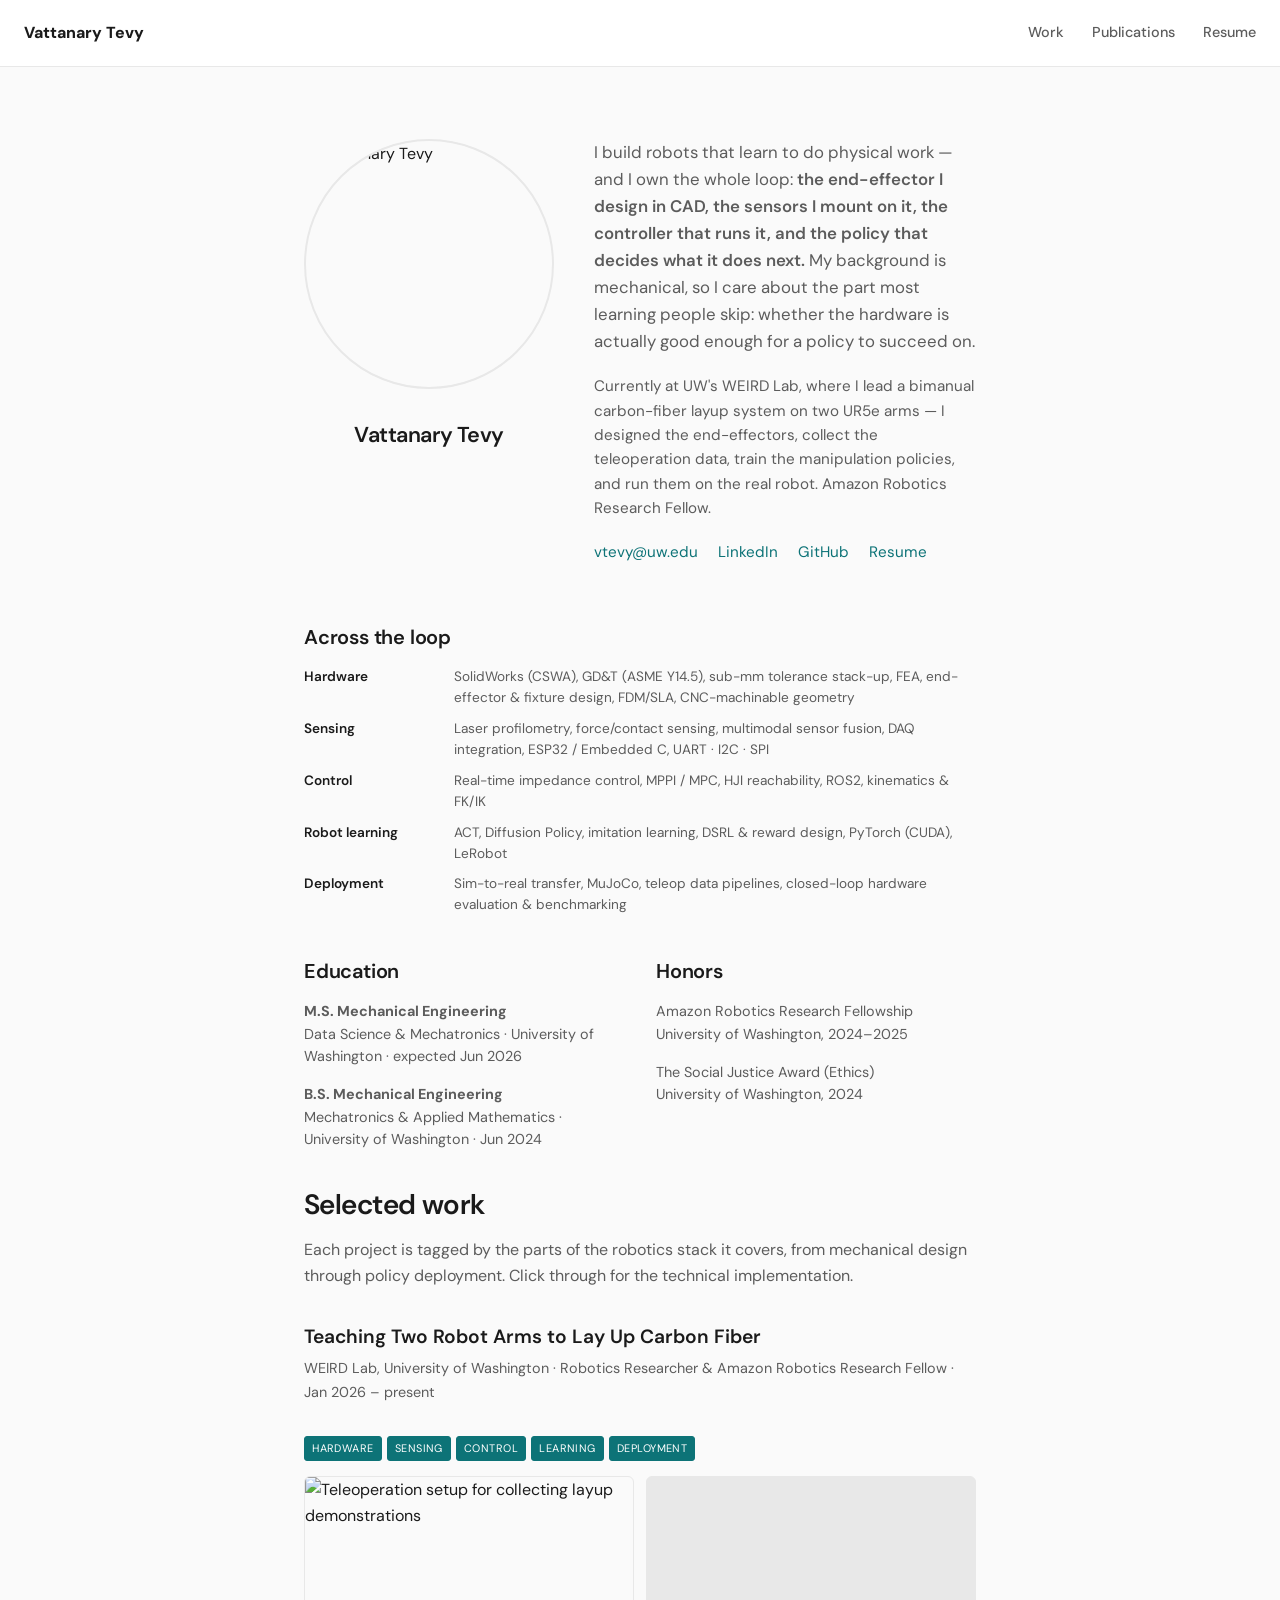
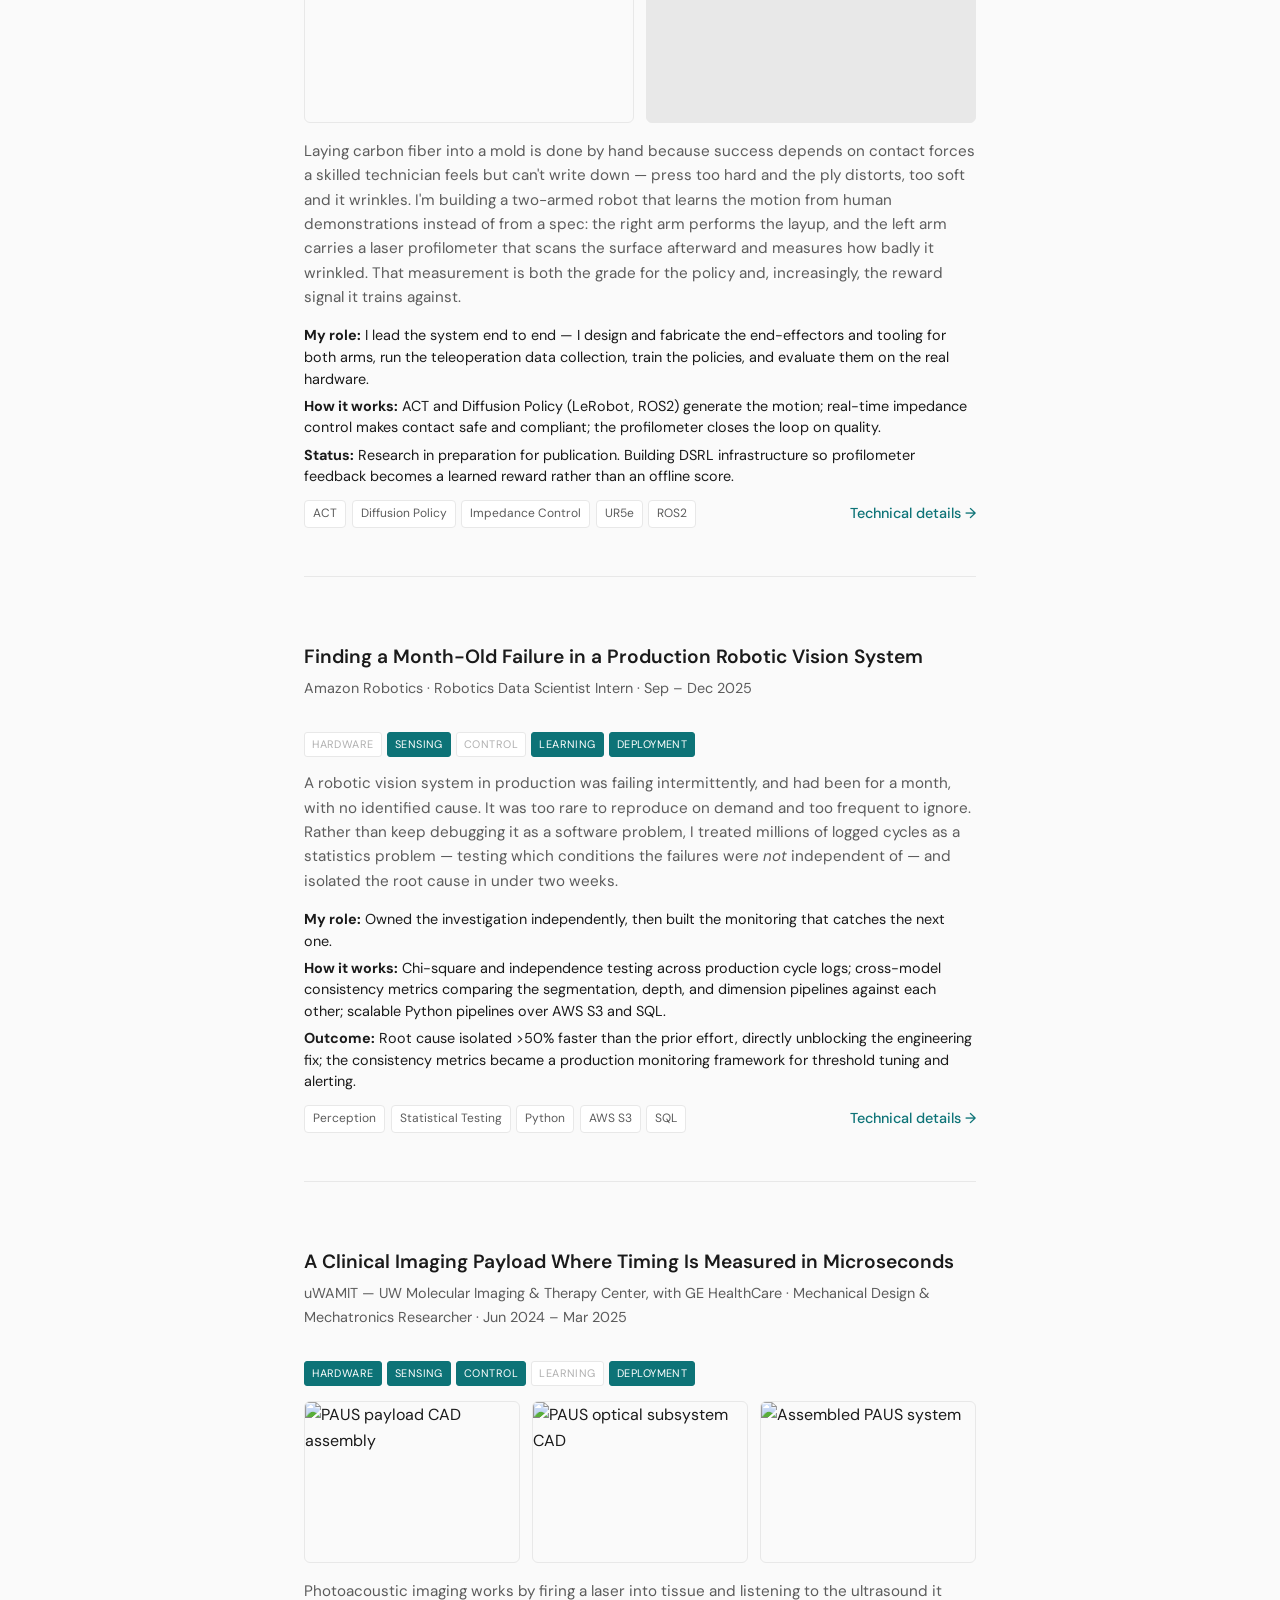
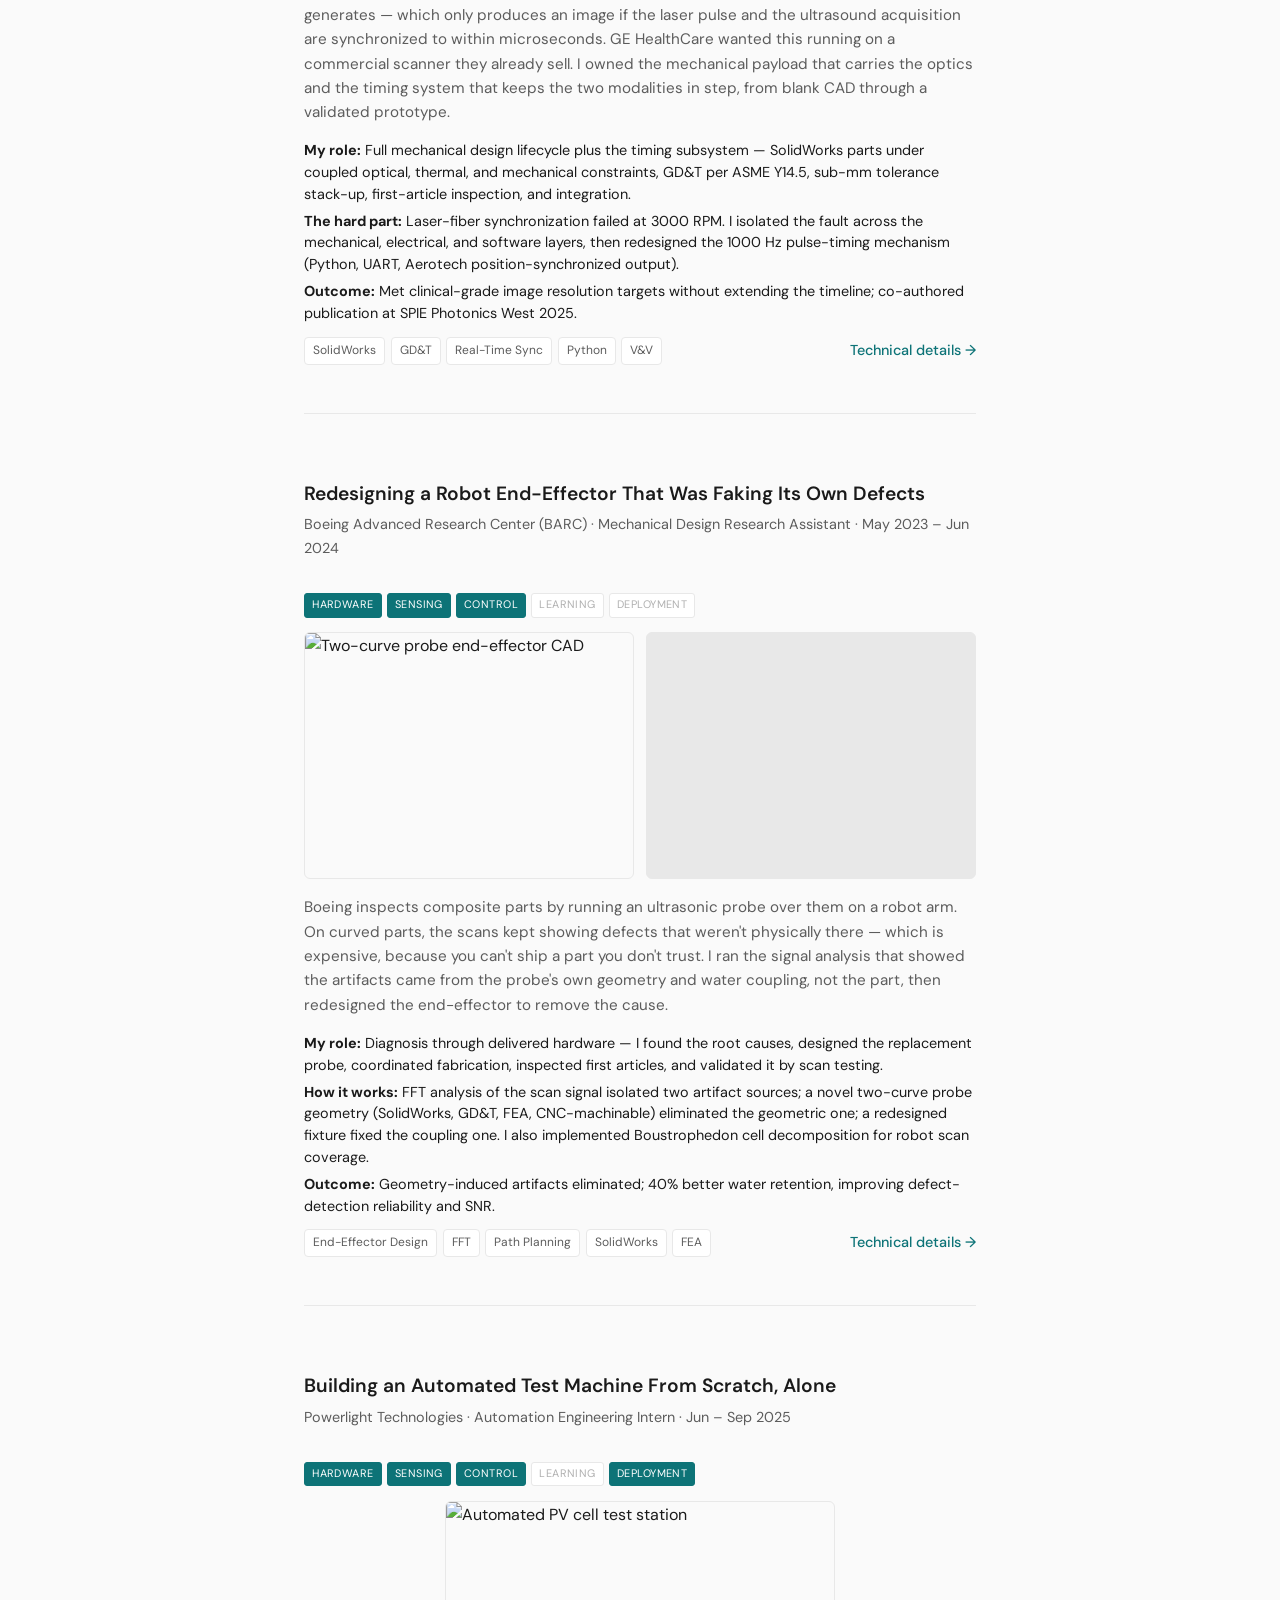
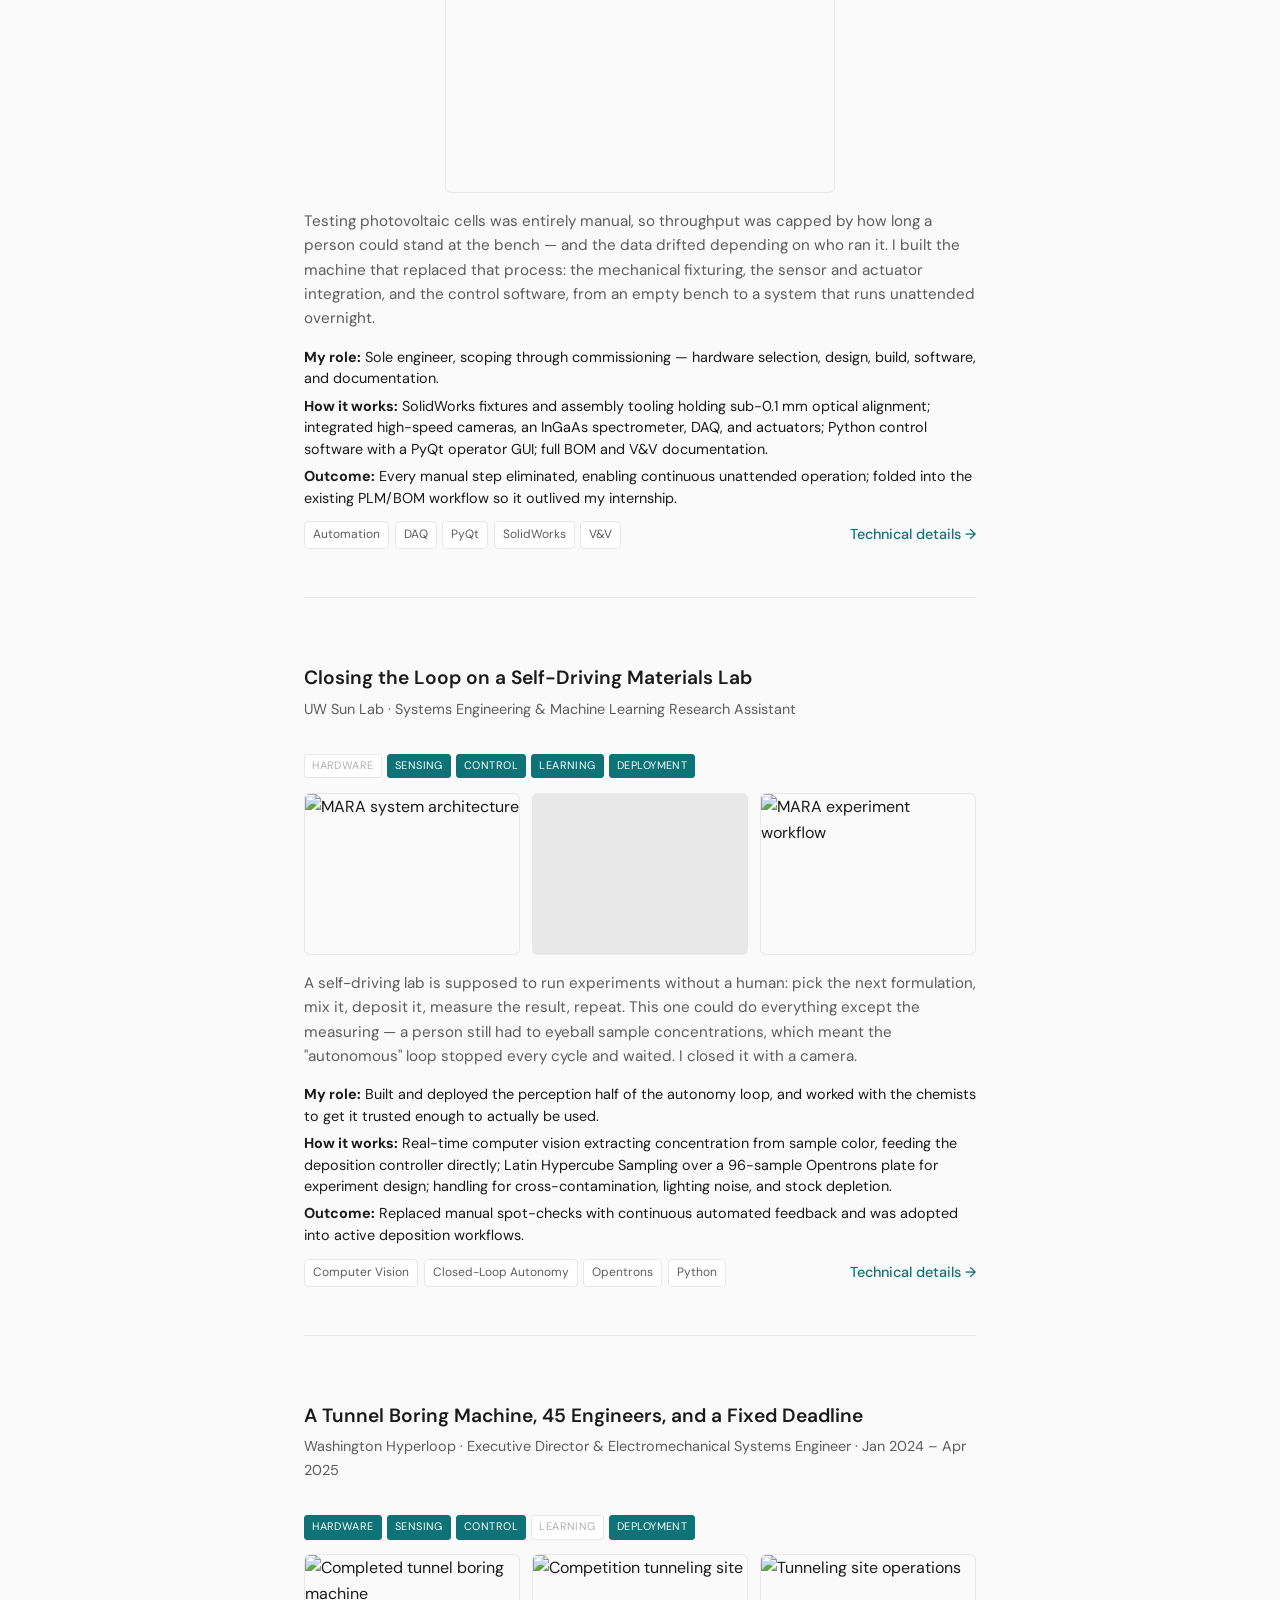
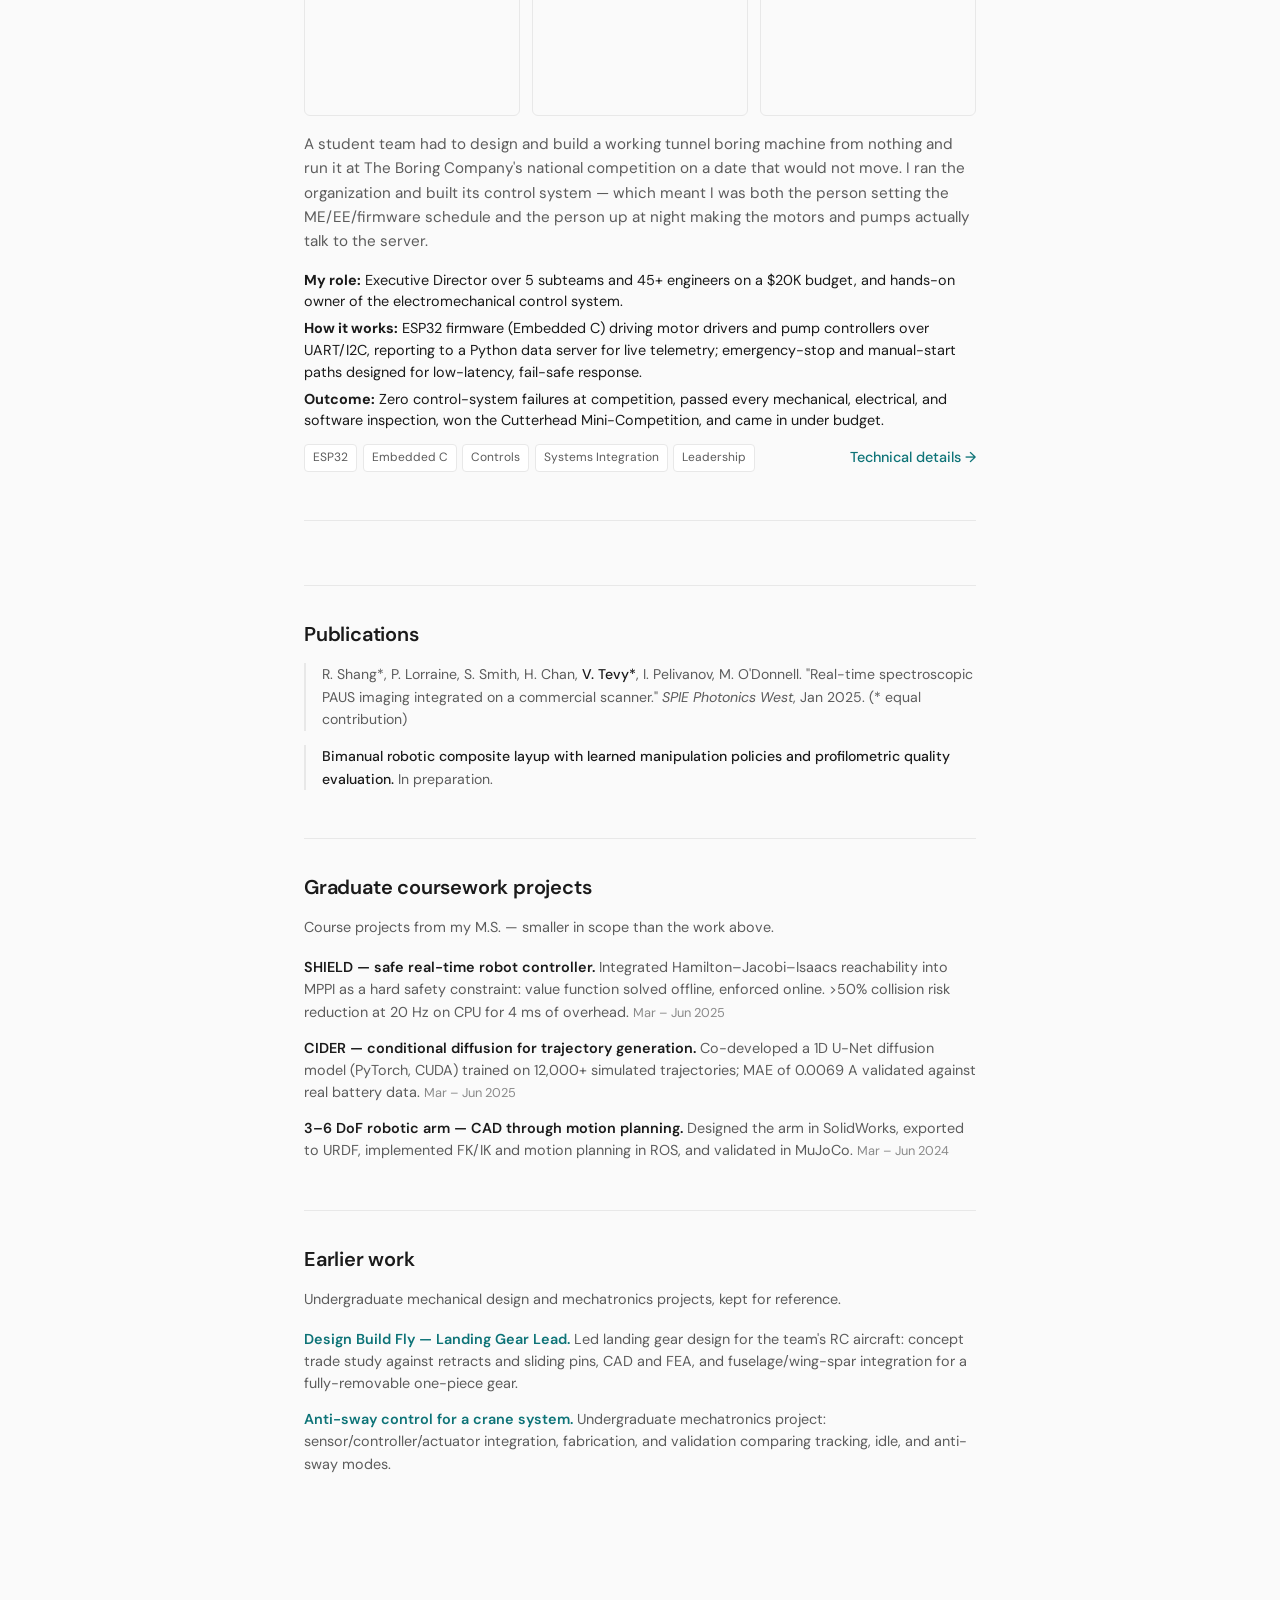
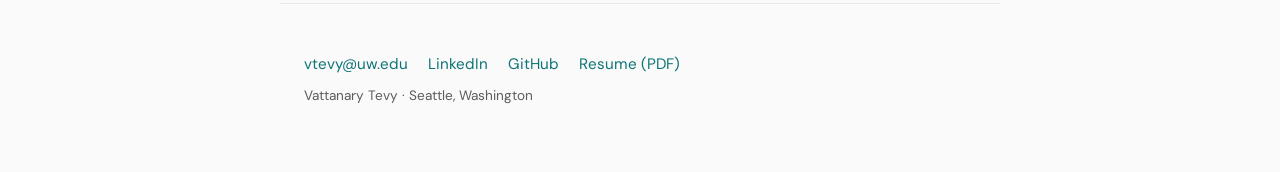
==== index.html @ 9ba85f70 "Refocus portfolio on full-stack robotics Reposition the site around owning the loop from end-effecto" ====
<!DOCTYPE html>
<html lang="en">
<head>
  <meta charset="UTF-8" />
  <meta name="viewport" content="width=device-width, initial-scale=1.0" />
  <title>Vattanary Tevy — Full-Stack Robotics Engineer</title>
  <meta name="description" content="Robotics engineer working across the full loop — end-effector hardware, sensing, real-time control, and learned manipulation policies deployed on real robots." />
  <link rel="stylesheet" href="assets/css/style.css" />
</head>
<body>
  <header>
    <a href="index.html" class="site-title">Vattanary Tevy</a>
    <nav>
      <a href="#work">Work</a>
      <a href="#publications">Publications</a>
      <a href="resume/Vattanary_Tevy_Resume.pdf" target="_blank" rel="noopener">Resume</a>
    </nav>
  </header>

  <main>
    <section class="hero hero-side">
      <div class="hero-left" style="display: flex; flex-direction: column; align-items: center;">
        <img src="assets/img/headshot.jpg" alt="Vattanary Tevy" class="hero-headshot" />
        <h1 style="margin-top: 0.75em; text-align: center;">Vattanary Tevy</h1>
      </div>
      <div class="hero-right">
        <p class="positioning">
          I build robots that learn to do physical work — and I own the whole loop:
          <strong>the end-effector I design in CAD, the sensors I mount on it, the
          controller that runs it, and the policy that decides what it does next.</strong>
          My background is mechanical, so I care about the part most learning
          people skip: whether the hardware is actually good enough for a policy
          to succeed on.
        </p>
        <p class="positioning" style="font-size: 0.95rem; color: var(--text-muted);">
          Currently at UW's WEIRD Lab, where I lead a bimanual carbon-fiber layup
          system on two UR5e arms — I designed the end-effectors, collect the
          teleoperation data, train the manipulation policies, and run them on the
          real robot. Amazon Robotics Research Fellow.
        </p>

        <p class="contact-inline">
          <a href="mailto:vtevy@uw.edu">vtevy@uw.edu</a>
          <a href="https://www.linkedin.com/in/vattanary-tevy" target="_blank" rel="noopener">LinkedIn</a>
          <a href="https://github.com/VattanaryT" target="_blank" rel="noopener">GitHub</a>
          <a href="resume/Vattanary_Tevy_Resume.pdf" target="_blank" rel="noopener">Resume</a>
        </p>
      </div>
    </section>

    <section class="about-section">
      <h2>Across the loop</h2>
      <div class="skill-groups">
        <dl class="skill-group">
          <dt>Hardware</dt>
          <dd>SolidWorks (CSWA), GD&amp;T (ASME Y14.5), sub-mm tolerance stack-up, FEA, end-effector &amp; fixture design, FDM/SLA, CNC-machinable geometry</dd>
        </dl>
        <dl class="skill-group">
          <dt>Sensing</dt>
          <dd>Laser profilometry, force/contact sensing, multimodal sensor fusion, DAQ integration, ESP32 / Embedded C, UART · I2C · SPI</dd>
        </dl>
        <dl class="skill-group">
          <dt>Control</dt>
          <dd>Real-time impedance control, MPPI / MPC, HJI reachability, ROS2, kinematics &amp; FK/IK</dd>
        </dl>
        <dl class="skill-group">
          <dt>Robot learning</dt>
          <dd>ACT, Diffusion Policy, imitation learning, DSRL &amp; reward design, PyTorch (CUDA), LeRobot</dd>
        </dl>
        <dl class="skill-group">
          <dt>Deployment</dt>
          <dd>Sim-to-real transfer, MuJoCo, teleop data pipelines, closed-loop hardware evaluation &amp; benchmarking</dd>
        </dl>
      </div>
    </section>

    <div class="info-grid">
      <section class="about-section">
        <h2>Education</h2>
        <p><strong>M.S. Mechanical Engineering</strong><br />Data Science &amp; Mechatronics · University of Washington · expected Jun 2026</p>
        <p><strong>B.S. Mechanical Engineering</strong><br />Mechatronics &amp; Applied Mathematics · University of Washington · Jun 2024</p>
      </section>

      <section class="about-section">
        <h2>Honors</h2>
        <p>Amazon Robotics Research Fellowship<br />University of Washington, 2024–2025</p>
        <p>The Social Justice Award (Ethics)<br />University of Washington, 2024</p>
      </section>
    </div>

    <h2 class="page-title" id="work">Selected work</h2>
    <p class="page-subtitle">
      Each project is tagged by the parts of the robotics stack it covers, from
      mechanical design through policy deployment. Click through for the
      technical implementation.
    </p>

    <!-- 1. WEIRD Lab — flagship -->
    <article class="project-block" id="weird-lab">
      <div class="project-block-header">
        <div>
          <h3>Teaching Two Robot Arms to Lay Up Carbon Fiber</h3>
          <p class="project-block-role">WEIRD Lab, University of Washington · Robotics Researcher &amp; Amazon Robotics Research Fellow · Jan 2026 – present</p>
        </div>
      </div>
      <div class="stack-bar">
        <span class="on">Hardware</span><span class="on">Sensing</span><span class="on">Control</span><span class="on">Learning</span><span class="on">Deployment</span>
      </div>
      <div class="project-block-visuals img-2">
        <img src="assets/img/geodude_teleop.png" alt="Teleoperation setup for collecting layup demonstrations" />
        <video src="assets/img/right_wrist.mp4" muted playsinline loop autoplay></video>
      </div>
      <p class="project-block-summary">
        Laying carbon fiber into a mold is done by hand because success depends on
        contact forces a skilled technician feels but can't write down — press too
        hard and the ply distorts, too soft and it wrinkles. I'm building a
        two-armed robot that learns the motion from human demonstrations instead of
        from a spec: the right arm performs the layup, and the left arm carries a
        laser profilometer that scans the surface afterward and measures how badly
        it wrinkled. That measurement is both the grade for the policy and,
        increasingly, the reward signal it trains against.
      </p>
      <ul class="project-block-bullets">
        <li><strong>My role:</strong> I lead the system end to end — I design and fabricate the end-effectors and tooling for both arms, run the teleoperation data collection, train the policies, and evaluate them on the real hardware.</li>
        <li><strong>How it works:</strong> ACT and Diffusion Policy (LeRobot, ROS2) generate the motion; real-time impedance control makes contact safe and compliant; the profilometer closes the loop on quality.</li>
        <li><strong>Status:</strong> Research in preparation for publication. Building DSRL infrastructure so profilometer feedback becomes a learned reward rather than an offline score.</li>
      </ul>
      <div class="project-block-footer">
        <span class="project-block-tags"><span>ACT</span><span>Diffusion Policy</span><span>Impedance Control</span><span>UR5e</span><span>ROS2</span></span>
        <a href="projects/weird-lab.html" class="project-block-link">Technical details →</a>
      </div>
    </article>

    <!-- 2. Amazon Robotics -->
    <article class="project-block" id="amazon-robotics">
      <div class="project-block-header">
        <div>
          <h3>Finding a Month-Old Failure in a Production Robotic Vision System</h3>
          <p class="project-block-role">Amazon Robotics · Robotics Data Scientist Intern · Sep – Dec 2025</p>
        </div>
      </div>
      <div class="stack-bar">
        <span>Hardware</span><span class="on">Sensing</span><span>Control</span><span class="on">Learning</span><span class="on">Deployment</span>
      </div>
      <p class="project-block-summary">
        A robotic vision system in production was failing intermittently, and had
        been for a month, with no identified cause. It was too rare to reproduce on
        demand and too frequent to ignore. Rather than keep debugging it as a
        software problem, I treated millions of logged cycles as a statistics
        problem — testing which conditions the failures were <em>not</em>
        independent of — and isolated the root cause in under two weeks.
      </p>
      <ul class="project-block-bullets">
        <li><strong>My role:</strong> Owned the investigation independently, then built the monitoring that catches the next one.</li>
        <li><strong>How it works:</strong> Chi-square and independence testing across production cycle logs; cross-model consistency metrics comparing the segmentation, depth, and dimension pipelines against each other; scalable Python pipelines over AWS S3 and SQL.</li>
        <li><strong>Outcome:</strong> Root cause isolated &gt;50% faster than the prior effort, directly unblocking the engineering fix; the consistency metrics became a production monitoring framework for threshold tuning and alerting.</li>
      </ul>
      <div class="project-block-footer">
        <span class="project-block-tags"><span>Perception</span><span>Statistical Testing</span><span>Python</span><span>AWS S3</span><span>SQL</span></span>
        <a href="projects/amazon-robotics.html" class="project-block-link">Technical details →</a>
      </div>
    </article>

    <!-- 3. uWAMIT / PAUS -->
    <article class="project-block" id="uwamit">
      <div class="project-block-header">
        <div>
          <h3>A Clinical Imaging Payload Where Timing Is Measured in Microseconds</h3>
          <p class="project-block-role">uWAMIT — UW Molecular Imaging &amp; Therapy Center, with GE HealthCare · Mechanical Design &amp; Mechatronics Researcher · Jun 2024 – Mar 2025</p>
        </div>
      </div>
      <div class="stack-bar">
        <span class="on">Hardware</span><span class="on">Sensing</span><span class="on">Control</span><span>Learning</span><span class="on">Deployment</span>
      </div>
      <div class="project-block-visuals">
        <img src="assets/img/paus_cad.png" alt="PAUS payload CAD assembly" />
        <img src="assets/img/paus_partial_cad.png" alt="PAUS optical subsystem CAD" />
        <img src="assets/img/paus_system.png" alt="Assembled PAUS system" />
      </div>
      <p class="project-block-summary">
        Photoacoustic imaging works by firing a laser into tissue and listening to
        the ultrasound it generates — which only produces an image if the laser
        pulse and the ultrasound acquisition are synchronized to within
        microseconds. GE HealthCare wanted this running on a commercial scanner
        they already sell. I owned the mechanical payload that carries the optics
        and the timing system that keeps the two modalities in step, from blank
        CAD through a validated prototype.
      </p>
      <ul class="project-block-bullets">
        <li><strong>My role:</strong> Full mechanical design lifecycle plus the timing subsystem — SolidWorks parts under coupled optical, thermal, and mechanical constraints, GD&amp;T per ASME Y14.5, sub-mm tolerance stack-up, first-article inspection, and integration.</li>
        <li><strong>The hard part:</strong> Laser-fiber synchronization failed at 3000 RPM. I isolated the fault across the mechanical, electrical, and software layers, then redesigned the 1000 Hz pulse-timing mechanism (Python, UART, Aerotech position-synchronized output).</li>
        <li><strong>Outcome:</strong> Met clinical-grade image resolution targets without extending the timeline; co-authored publication at SPIE Photonics West 2025.</li>
      </ul>
      <div class="project-block-footer">
        <span class="project-block-tags"><span>SolidWorks</span><span>GD&amp;T</span><span>Real-Time Sync</span><span>Python</span><span>V&amp;V</span></span>
        <a href="projects/uwamit.html" class="project-block-link">Technical details →</a>
      </div>
    </article>

    <!-- 4. Boeing ARC -->
    <article class="project-block" id="boeing-arc">
      <div class="project-block-header">
        <div>
          <h3>Redesigning a Robot End-Effector That Was Faking Its Own Defects</h3>
          <p class="project-block-role">Boeing Advanced Research Center (BARC) · Mechanical Design Research Assistant · May 2023 – Jun 2024</p>
        </div>
      </div>
      <div class="stack-bar">
        <span class="on">Hardware</span><span class="on">Sensing</span><span class="on">Control</span><span>Learning</span><span>Deployment</span>
      </div>
      <div class="project-block-visuals img-2">
        <img src="assets/img/curved_cad.png" alt="Two-curve probe end-effector CAD" />
        <video src="assets/img/curved_probe.MOV" muted playsinline loop autoplay></video>
      </div>
      <p class="project-block-summary">
        Boeing inspects composite parts by running an ultrasonic probe over them on
        a robot arm. On curved parts, the scans kept showing defects that weren't
        physically there — which is expensive, because you can't ship a part you
        don't trust. I ran the signal analysis that showed the artifacts came from
        the probe's own geometry and water coupling, not the part, then redesigned
        the end-effector to remove the cause.
      </p>
      <ul class="project-block-bullets">
        <li><strong>My role:</strong> Diagnosis through delivered hardware — I found the root causes, designed the replacement probe, coordinated fabrication, inspected first articles, and validated it by scan testing.</li>
        <li><strong>How it works:</strong> FFT analysis of the scan signal isolated two artifact sources; a novel two-curve probe geometry (SolidWorks, GD&amp;T, FEA, CNC-machinable) eliminated the geometric one; a redesigned fixture fixed the coupling one. I also implemented Boustrophedon cell decomposition for robot scan coverage.</li>
        <li><strong>Outcome:</strong> Geometry-induced artifacts eliminated; 40% better water retention, improving defect-detection reliability and SNR.</li>
      </ul>
      <div class="project-block-footer">
        <span class="project-block-tags"><span>End-Effector Design</span><span>FFT</span><span>Path Planning</span><span>SolidWorks</span><span>FEA</span></span>
        <a href="projects/boeing-arc.html" class="project-block-link">Technical details →</a>
      </div>
    </article>

    <!-- 5. Powerlight -->
    <article class="project-block" id="powerlight">
      <div class="project-block-header">
        <div>
          <h3>Building an Automated Test Machine From Scratch, Alone</h3>
          <p class="project-block-role">Powerlight Technologies · Automation Engineering Intern · Jun – Sep 2025</p>
        </div>
      </div>
      <div class="stack-bar">
        <span class="on">Hardware</span><span class="on">Sensing</span><span class="on">Control</span><span>Learning</span><span class="on">Deployment</span>
      </div>
      <div class="project-block-visuals img-1">
        <img src="assets/img/powerlight_setup.jpg" alt="Automated PV cell test station" />
      </div>
      <p class="project-block-summary">
        Testing photovoltaic cells was entirely manual, so throughput was capped by
        how long a person could stand at the bench — and the data drifted depending
        on who ran it. I built the machine that replaced that process: the
        mechanical fixturing, the sensor and actuator integration, and the control
        software, from an empty bench to a system that runs unattended overnight.
      </p>
      <ul class="project-block-bullets">
        <li><strong>My role:</strong> Sole engineer, scoping through commissioning — hardware selection, design, build, software, and documentation.</li>
        <li><strong>How it works:</strong> SolidWorks fixtures and assembly tooling holding sub-0.1 mm optical alignment; integrated high-speed cameras, an InGaAs spectrometer, DAQ, and actuators; Python control software with a PyQt operator GUI; full BOM and V&amp;V documentation.</li>
        <li><strong>Outcome:</strong> Every manual step eliminated, enabling continuous unattended operation; folded into the existing PLM/BOM workflow so it outlived my internship.</li>
      </ul>
      <div class="project-block-footer">
        <span class="project-block-tags"><span>Automation</span><span>DAQ</span><span>PyQt</span><span>SolidWorks</span><span>V&amp;V</span></span>
        <a href="projects/powerlight.html" class="project-block-link">Technical details →</a>
      </div>
    </article>

    <!-- 6. Sun Lab / MARA -->
    <article class="project-block" id="sun-lab">
      <div class="project-block-header">
        <div>
          <h3>Closing the Loop on a Self-Driving Materials Lab</h3>
          <p class="project-block-role">UW Sun Lab · Systems Engineering &amp; Machine Learning Research Assistant</p>
        </div>
      </div>
      <div class="stack-bar">
        <span>Hardware</span><span class="on">Sensing</span><span class="on">Control</span><span class="on">Learning</span><span class="on">Deployment</span>
      </div>
      <div class="project-block-visuals">
        <img src="assets/img/mara_architecture.png" alt="MARA system architecture" />
        <video src="assets/img/mara_demo.MOV" muted playsinline loop autoplay></video>
        <img src="assets/img/mara_workflow.png" alt="MARA experiment workflow" />
      </div>
      <p class="project-block-summary">
        A self-driving lab is supposed to run experiments without a human: pick the
        next formulation, mix it, deposit it, measure the result, repeat. This one
        could do everything except the measuring — a person still had to eyeball
        sample concentrations, which meant the "autonomous" loop stopped every
        cycle and waited. I closed it with a camera.
      </p>
      <ul class="project-block-bullets">
        <li><strong>My role:</strong> Built and deployed the perception half of the autonomy loop, and worked with the chemists to get it trusted enough to actually be used.</li>
        <li><strong>How it works:</strong> Real-time computer vision extracting concentration from sample color, feeding the deposition controller directly; Latin Hypercube Sampling over a 96-sample Opentrons plate for experiment design; handling for cross-contamination, lighting noise, and stock depletion.</li>
        <li><strong>Outcome:</strong> Replaced manual spot-checks with continuous automated feedback and was adopted into active deposition workflows.</li>
      </ul>
      <div class="project-block-footer">
        <span class="project-block-tags"><span>Computer Vision</span><span>Closed-Loop Autonomy</span><span>Opentrons</span><span>Python</span></span>
        <a href="projects/sun-lab.html" class="project-block-link">Technical details →</a>
      </div>
    </article>

    <!-- 7. Washington Hyperloop -->
    <article class="project-block" id="hyperloop">
      <div class="project-block-header">
        <div>
          <h3>A Tunnel Boring Machine, 45 Engineers, and a Fixed Deadline</h3>
          <p class="project-block-role">Washington Hyperloop · Executive Director &amp; Electromechanical Systems Engineer · Jan 2024 – Apr 2025</p>
        </div>
      </div>
      <div class="stack-bar">
        <span class="on">Hardware</span><span class="on">Sensing</span><span class="on">Control</span><span>Learning</span><span class="on">Deployment</span>
      </div>
      <div class="project-block-visuals">
        <img src="assets/img/final_tbm.png" alt="Completed tunnel boring machine" />
        <img src="assets/img/tbm_site.png" alt="Competition tunneling site" />
        <img src="assets/img/tbm_site2.png" alt="Tunneling site operations" />
      </div>
      <p class="project-block-summary">
        A student team had to design and build a working tunnel boring machine from
        nothing and run it at The Boring Company's national competition on a date
        that would not move. I ran the organization and built its control system —
        which meant I was both the person setting the ME/EE/firmware schedule and
        the person up at night making the motors and pumps actually talk to the
        server.
      </p>
      <ul class="project-block-bullets">
        <li><strong>My role:</strong> Executive Director over 5 subteams and 45+ engineers on a $20K budget, and hands-on owner of the electromechanical control system.</li>
        <li><strong>How it works:</strong> ESP32 firmware (Embedded C) driving motor drivers and pump controllers over UART/I2C, reporting to a Python data server for live telemetry; emergency-stop and manual-start paths designed for low-latency, fail-safe response.</li>
        <li><strong>Outcome:</strong> Zero control-system failures at competition, passed every mechanical, electrical, and software inspection, won the Cutterhead Mini-Competition, and came in under budget.</li>
      </ul>
      <div class="project-block-footer">
        <span class="project-block-tags"><span>ESP32</span><span>Embedded C</span><span>Controls</span><span>Systems Integration</span><span>Leadership</span></span>
        <a href="projects/washington-hyperloop.html" class="project-block-link">Technical details →</a>
      </div>
    </article>

    <!-- Publications -->
    <section class="minor-section" id="publications">
      <h2>Publications</h2>
      <ul class="pub-list">
        <li>
          R. Shang*, P. Lorraine, S. Smith, H. Chan, <strong>V. Tevy*</strong>, I. Pelivanov, M. O'Donnell.
          "Real-time spectroscopic PAUS imaging integrated on a commercial scanner."
          <em>SPIE Photonics West</em>, Jan 2025. <span class="meta">(* equal contribution)</span>
        </li>
        <li>
          <strong>Bimanual robotic composite layup with learned manipulation policies and profilometric quality evaluation.</strong>
          <span class="meta">In preparation.</span>
        </li>
      </ul>
    </section>

    <!-- Graduate coursework projects -->
    <section class="minor-section" id="coursework">
      <h2>Graduate coursework projects</h2>
      <p>Course projects from my M.S. — smaller in scope than the work above.</p>
      <ul class="minor-list">
        <li>
          <strong>SHIELD — safe real-time robot controller.</strong>
          Integrated Hamilton–Jacobi–Isaacs reachability into MPPI as a hard safety
          constraint: value function solved offline, enforced online. &gt;50% collision
          risk reduction at 20 Hz on CPU for 4 ms of overhead.
          <span class="meta">Mar – Jun 2025</span>
        </li>
        <li>
          <strong>CIDER — conditional diffusion for trajectory generation.</strong>
          Co-developed a 1D U-Net diffusion model (PyTorch, CUDA) trained on 12,000+
          simulated trajectories; MAE of 0.0069 A validated against real battery data.
          <span class="meta">Mar – Jun 2025</span>
        </li>
        <li>
          <strong>3–6 DoF robotic arm — CAD through motion planning.</strong>
          Designed the arm in SolidWorks, exported to URDF, implemented FK/IK and
          motion planning in ROS, and validated in MuJoCo.
          <span class="meta">Mar – Jun 2024</span>
        </li>
      </ul>
    </section>

    <!-- Earlier work -->
    <section class="minor-section" id="earlier-work">
      <h2>Earlier work</h2>
      <p>Undergraduate mechanical design and mechatronics projects, kept for reference.</p>
      <ul class="minor-list">
        <li>
          <strong><a href="projects/design-build-fly.html">Design Build Fly — Landing Gear Lead.</a></strong>
          Led landing gear design for the team's RC aircraft: concept trade study
          against retracts and sliding pins, CAD and FEA, and fuselage/wing-spar
          integration for a fully-removable one-piece gear.
        </li>
        <li>
          <strong><a href="projects/anti-sway.html">Anti-sway control for a crane system.</a></strong>
          Undergraduate mechatronics project: sensor/controller/actuator integration,
          fabrication, and validation comparing tracking, idle, and anti-sway modes.
        </li>
      </ul>
    </section>
  </main>

  <footer class="site-footer">
    <p class="contact-inline">
      <a href="mailto:vtevy@uw.edu">vtevy@uw.edu</a>
      <a href="https://www.linkedin.com/in/vattanary-tevy" target="_blank" rel="noopener">LinkedIn</a>
      <a href="https://github.com/VattanaryT" target="_blank" rel="noopener">GitHub</a>
      <a href="resume/Vattanary_Tevy_Resume.pdf" target="_blank" rel="noopener">Resume (PDF)</a>
    </p>
    <p>Vattanary Tevy · Seattle, Washington</p>
  </footer>

  <script src="assets/js/main.js"></script>
</body>
</html>
---- assets/css/style.css ----
/* @import must precede all rules — keep this first. */
@import url("https://fonts.googleapis.com/css2?family=DM+Sans:ital,opsz,wght@0,9..40,400;0,9..40,500;0,9..40,600;1,9..40,400&display=swap");

/* =========  Global theme — minimalist, recruiter-friendly  ========= */
:root {
  --accent: #0d7377;
  --accent-hover: #095456;
  --text: #1a1a1a;
  --text-muted: #5c5c5c;
  --bg: #fafafa;
  --surface: #ffffff;
  --border: #e8e8e8;
  --max-width: 720px;
  --font-sans: "DM Sans", system-ui, -apple-system, sans-serif;
  --font-mono: "JetBrains Mono", "SF Mono", monospace;
}

* {
  margin: 0;
  padding: 0;
  box-sizing: border-box;
}

html {
  scroll-behavior: smooth;
}

body {
  font-family: var(--font-sans);
  color: var(--text);
  background: var(--bg);
  line-height: 1.65;
  font-size: 1rem;
}

/* ===== Typography  ===== */
h1 {
  font-size: 1.5rem;
  font-weight: 600;
  letter-spacing: -0.02em;
}

h2 {
  font-size: 1.25rem;
  font-weight: 600;
  color: var(--text);
  margin-bottom: 0.75rem;
  letter-spacing: -0.01em;
}

h3 {
  font-size: 1.05rem;
  font-weight: 600;
  margin-bottom: 0.5rem;
}

p {
  color: var(--text-muted);
  margin-bottom: 1rem;
}

a {
  color: var(--accent);
  text-decoration: none;
  transition: color 0.15s ease;
}

a:hover {
  color: var(--accent-hover);
}

/* ===== Header  ===== */
header {
  display: flex;
  justify-content: space-between;
  align-items: center;
  padding: 1.25rem 1.5rem;
  background: var(--surface);
  border-bottom: 1px solid var(--border);
  position: sticky;
  top: 0;
  z-index: 10;
}

header .site-title {
  font-weight: 800;
  color: var(--text);
}

header .site-title:hover {
  color: var(--accent);
}

nav {
  display: flex;
  gap: 1.75rem;
}

nav a {
  font-size: 0.9rem;
  font-weight: 500;
  color: var(--text-muted);
}

nav a:hover {
  color: var(--accent);
}

/* ===== Page layout  ===== */
main {
  max-width: var(--max-width);
  margin: 0 auto;
  padding: 2.5rem 1.5rem 4rem;
}

.page-title {
  font-size: 1.75rem;
  font-weight: 600;
  letter-spacing: -0.02em;
  margin-bottom: 0.5rem;
}

.page-subtitle {
  font-size: 1rem;
  color: var(--text-muted);
  margin-bottom: 2rem;
}

/* ===== Landing hero  ===== */
.hero {
  padding: 4rem 1.5rem 3rem;
  text-align: center;
  max-width: var(--max-width);
  margin: 0 auto;
}

.hero-side {
  display: flex;
  align-items: flex-start;
  gap: 2.5rem;
  text-align: left;
  padding: 2rem 0 2.5rem;
}

.hero-left {
  flex-shrink: 0;
}

.hero-right {
  flex: 1;
  min-width: 0;
}

.hero-side .hero-headshot {
  margin: 0 0 0.75rem 0;
}

.hero-side .hero-left h1 {
  font-size: 1.35rem;
  margin-bottom: 0;
}

.hero-headshot {
  width: 250px;
  height: 250px;
  border-radius: 50%;
  object-fit: cover;
  display: block;
  margin: 0 auto 1rem;
  border: 2px solid var(--border);
}

.hero:not(.hero-side) h1 {
  font-size: 2rem;
  margin-bottom: 0.5rem;
}

.hero .tagline {
  font-size: 1.1rem;
  color: var(--text-muted);
  margin-bottom: 1.5rem;
}

.hero .cta {
  display: inline-flex;
  gap: 1rem;
  flex-wrap: wrap;
  justify-content: center;
}

.hero .cta a {
  display: inline-block;
  padding: 0.6rem 1.2rem;
  border-radius: 6px;
  font-weight: 500;
  font-size: 0.9rem;
}

.hero .cta .primary {
  background: var(--accent);
  color: #fff;
}

.hero .cta .primary:hover {
  background: var(--accent-hover);
  color: #fff;
}

.hero .cta .secondary {
  border: 1px solid var(--border);
  color: var(--text);
}

.hero .cta .secondary:hover {
  border-color: var(--accent);
  color: var(--accent);
}

/* ===== About  ===== */
.about-section {
  margin-bottom: 2.5rem;
}

.about-section ul {
  list-style: none;
  margin-left: 0;
}

.about-section li {
  position: relative;
  padding-left: 1.25rem;
  margin-bottom: 0.5rem;
  color: var(--text-muted);
}

.about-section li::before {
  content: "";
  position: absolute;
  left: 0;
  top: 0.55em;
  width: 5px;
  height: 5px;
  background: var(--accent);
  border-radius: 50%;
}

.focus-tags {
  display: flex;
  flex-wrap: wrap;
  gap: 0.5rem;
  margin-top: 0.5rem;
}

.focus-tags span {
  display: inline-block;
  padding: 0.35rem 0.75rem;
  background: var(--surface);
  border: 1px solid var(--border);
  border-radius: 4px;
  font-size: 0.85rem;
  color: var(--text);
}

.contact-inline {
  margin-top: 1rem;
  font-size: 0.95rem;
  color: var(--text-muted);
}

.contact-inline a {
  margin-right: 1rem;
}

/* Compact about (beside hero) */
.about-compact {
  margin-bottom: 1.25rem;
}

.about-compact:last-child {
  margin-bottom: 0;
}

.about-compact h2 {
  font-size: 1rem;
  font-weight: 600;
  margin-bottom: 0.4rem;
  color: var(--text);
}

.about-compact ul {
  list-style: none;
  margin-left: 0;
}

.about-compact li {
  font-size: 0.9rem;
  line-height: 1.5;
  padding-left: 1rem;
  margin-bottom: 0.35rem;
  color: var(--text-muted);
}

.about-compact li::before {
  left: 0;
  top: 0.45em;
  width: 4px;
  height: 4px;
}

.about-compact .focus-tags {
  gap: 0.35rem;
  margin-top: 0.25rem;
}

.about-compact .focus-tags span {
  padding: 0.25rem 0.5rem;
  font-size: 0.8rem;
}

.about-compact p {
  font-size: 0.9rem;
  margin-bottom: 0.35rem;
  color: var(--text-muted);
}

.about-compact .contact-inline {
  margin-top: 0.25rem;
  font-size: 0.9rem;
}

/* ===== Resume embed  ===== */
.resume-embed-wrap {
  background: var(--surface);
  border: 1px solid var(--border);
  border-radius: 8px;
  overflow: hidden;
  min-height: 80vh;
}

.resume-embed-wrap embed,
.resume-embed-wrap iframe,
.resume-embed-wrap object {
  width: 100%;
  height: 85vh;
  min-height: 700px;
  border: 0;
}

.resume-open-link {
  display: inline-block;
  padding: 0.6rem 1.2rem;
  background: var(--accent);
  color: #fff;
  border-radius: 6px;
  font-weight: 500;
  font-size: 0.95rem;
}

.resume-open-link:hover {
  background: var(--accent-hover);
  color: #fff;
}

.resume-download {
  display: inline-block;
  font-weight: 500;
  font-size: 0.9rem;
}

/* ===== Portfolio sections  ===== */
.portfolio-section {
  margin-bottom: 3rem;
}

.portfolio-section h2 {
  font-size: 1.1rem;
  text-transform: uppercase;
  letter-spacing: 0.06em;
  color: var(--text-muted);
  margin-bottom: 1.25rem;
  padding-bottom: 0.5rem;
  border-bottom: 1px solid var(--border);
}

.project-grid {
  display: grid;
  grid-template-columns: repeat(auto-fill, minmax(200px, 1fr));
  gap: 1.25rem;
}

.project-card {
  background: var(--surface);
  border: 1px solid var(--border);
  border-radius: 8px;
  overflow: hidden;
  transition: border-color 0.15s ease, box-shadow 0.15s ease;
}

.project-card:hover {
  border-color: var(--accent);
  box-shadow: 0 4px 12px rgba(13, 115, 119, 0.08);
}

.project-card img {
  width: 100%;
  aspect-ratio: 4/3;
  object-fit: cover;
  display: block;
  background: var(--border);
}

.project-card .card-body {
  padding: 1rem;
}

.project-card h3 {
  font-size: 0.95rem;
  margin-bottom: 0.35rem;
}

.project-card p {
  font-size: 0.85rem;
  margin-bottom: 0;
  color: var(--text-muted);
  line-height: 1.5;
}

/* ===== Maker portfolio — project blocks (image-heavy, full context)  ===== */
.project-block {
  margin-bottom: 4rem;
  padding-bottom: 3rem;
  border-bottom: 1px solid var(--border);
}

.project-block:last-child {
  border-bottom: 0;
  padding-bottom: 0;
}

.project-block-header {
  display: flex;
  flex-wrap: wrap;
  align-items: baseline;
  justify-content: space-between;
  gap: 0.5rem;
  margin-bottom: 1rem;
}

.project-block h3 {
  font-size: 1.2rem;
  margin-bottom: 0.25rem;
}

.project-block-role {
  font-size: 0.9rem;
  color: var(--text-muted);
  font-weight: 400;
}

.project-block-visuals {
  display: grid;
  grid-template-columns: repeat(3, 1fr);
  gap: 0.75rem;
  margin-bottom: 1rem;
}

.project-block-visuals.img-1 {
  grid-template-columns: 1fr;
}

.project-block-visuals.img-2 {
  grid-template-columns: repeat(2, 1fr);
}

.project-block-visuals img,
.project-block-visuals video {
  width: 100%;
  aspect-ratio: 4/3;
  object-fit: contain;
  object-position: center;
  border-radius: 6px;
  border: 1px solid var(--border);
  display: block;
}

/* Single-image blocks: smaller so one image isn’t oversized */
.project-block-visuals.img-1 img,
.project-block-visuals.img-1 video {
  max-width: 58%;
  margin-left: auto;
  margin-right: auto;
}

.project-block-visuals video {
  background: var(--border);
}

.project-block-bullets {
  list-style: none;
  padding: 0;
  margin: 0 0 0.75rem 0;
  font-size: 0.9rem;
  line-height: 1.5;
  color: var(--text);
}

.project-block-bullets li {
  margin-bottom: 0.35rem;
  padding-left: 0;
}

.project-block-bullets li:last-child {
  margin-bottom: 0;
}

.project-block-caption {
  font-size: 0.85rem;
  color: var(--text-muted);
  margin-bottom: 0.75rem;
  line-height: 1.5;
}

.project-block-footer {
  display: flex;
  align-items: center;
  justify-content: space-between;
  flex-wrap: wrap;
  gap: 0.5rem;
}

.project-block-tags {
  display: flex;
  flex-wrap: wrap;
  gap: 0.35rem;
}

.project-block-tags span {
  font-size: 0.75rem;
  padding: 0.2rem 0.5rem;
  background: var(--surface);
  border: 1px solid var(--border);
  border-radius: 4px;
  color: var(--text-muted);
}

.project-block-link {
  font-size: 0.9rem;
  font-weight: 500;
}

/* Project page layout */
.project-page main {
  max-width: 720px;
}

.project-page .project-hero {
  margin-bottom: 2rem;
}

.project-page .project-hero h1 {
  font-size: 1.75rem;
  margin-bottom: 0.25rem;
}

.project-page .project-hero .role {
  font-size: 1rem;
  color: var(--text-muted);
  margin-bottom: 1.5rem;
}

.project-page .gallery {
  display: grid;
  gap: 1rem;
  margin-bottom: 2rem;
}

.project-page .gallery img,
.project-page .gallery video {
  width: 100%;
  aspect-ratio: 4/3;
  object-fit: contain;
  object-position: center;
  border-radius: 8px;
  border: 1px solid var(--border);
  display: block;
}

.project-page .gallery video {
  background: var(--border);
}

/* Single-image gallery: slightly smaller */
.project-page .gallery.gallery-single img,
.project-page .gallery.gallery-single video {
  max-width: 65%;
  margin-left: auto;
  margin-right: auto;
}

.project-page .detail-section {
  margin-bottom: 2rem;
}

.project-page .detail-section h2 {
  font-size: 1.1rem;
  text-transform: uppercase;
  letter-spacing: 0.05em;
  color: var(--text-muted);
  margin-bottom: 0.75rem;
  padding-bottom: 0.35rem;
  border-bottom: 1px solid var(--border);
}

.project-page .detail-section p,
.project-page .detail-section ul {
  color: var(--text-muted);
  font-size: 0.95rem;
}

.project-page .back-link {
  display: inline-block;
  margin-top: 2rem;
  font-size: 0.9rem;
  font-weight: 500;
}

/* ===== Timeline (about/experience)  ===== */
.timeline {
  position: relative;
  margin-left: 0.5rem;
}

.timeline::before {
  content: "";
  position: absolute;
  left: 0;
  top: 0;
  bottom: 0;
  width: 2px;
  background: var(--border);
  border-radius: 1px;
}

.timeline-item {
  position: relative;
  padding: 0 0 1.25rem 1.5rem;
}

.timeline-item:last-child {
  padding-bottom: 0;
}

.timeline-item::before {
  content: "";
  position: absolute;
  left: -5px;
  top: 0.35rem;
  width: 8px;
  height: 8px;
  background: var(--accent);
  border-radius: 50%;
}

.timeline-item h3 {
  margin-bottom: 0.2rem;
}

.timeline-item .meta {
  font-size: 0.85rem;
  color: var(--text-muted);
  margin-bottom: 0.35rem;
}

.timeline-item p {
  font-size: 0.9rem;
  margin-bottom: 0;
}

/* ===== Positioning statement (hero lead)  ===== */
.positioning {
  font-size: 1.05rem;
  line-height: 1.6;
  margin-bottom: 1.25rem;
}

.positioning strong {
  font-weight: 600;
}

/* ===== Two-column info row (education / honors)  ===== */
.info-grid {
  display: grid;
  grid-template-columns: 1fr 1fr;
  gap: 2rem;
  margin-bottom: 1rem;
}

.info-grid .about-section {
  margin-bottom: 0;
}

.info-grid p {
  font-size: 0.9rem;
  line-height: 1.55;
}

/* ===== Capability groups — the loop, stage by stage  ===== */
.skill-groups {
  display: grid;
  gap: 0.6rem;
}

.skill-group {
  display: grid;
  grid-template-columns: 8.5rem 1fr;
  gap: 0.5rem 0.9rem;
  align-items: baseline;
  font-size: 0.85rem;
}

.skill-group dt {
  font-weight: 600;
  color: var(--text);
}

.skill-group dd {
  margin: 0;
  color: var(--text-muted);
  line-height: 1.55;
}

/* ===== Stack coverage chips — which parts of the loop a project spans ===== */
.stack-bar {
  display: flex;
  flex-wrap: wrap;
  gap: 0.3rem;
  margin-bottom: 0.9rem;
}

.stack-bar span {
  font-size: 0.68rem;
  letter-spacing: 0.04em;
  text-transform: uppercase;
  padding: 0.15rem 0.45rem;
  border-radius: 3px;
  border: 1px solid var(--border);
  background: var(--surface);
  color: #b0b0b0;
}

.stack-bar span.on {
  border-color: var(--accent);
  background: var(--accent);
  color: #fff;
}

/* ===== Plain-language project summary (homepage snapshot)  ===== */
.project-block-summary {
  font-size: 0.95rem;
  line-height: 1.6;
  margin-bottom: 1rem;
}

/* ===== Compact secondary lists (coursework, earlier work)  ===== */
.minor-section {
  margin-top: 3rem;
  padding-top: 2rem;
  border-top: 1px solid var(--border);
}

.minor-section > p {
  font-size: 0.9rem;
  color: var(--text-muted);
  margin-bottom: 1rem;
}

.minor-list {
  list-style: none;
  padding: 0;
  margin: 0;
  display: grid;
  gap: 0.85rem;
}

.minor-list li {
  font-size: 0.9rem;
  line-height: 1.55;
  color: var(--text-muted);
}

.minor-list li strong {
  color: var(--text);
  font-weight: 600;
}

.minor-list .meta {
  font-size: 0.8rem;
  color: #8a8a8a;
}

/* ===== Publications  ===== */
.pub-list {
  list-style: none;
  padding: 0;
  margin: 0;
  display: grid;
  gap: 0.9rem;
}

.pub-list li {
  font-size: 0.88rem;
  line-height: 1.6;
  color: var(--text-muted);
  padding-left: 1rem;
  border-left: 2px solid var(--border);
}

.pub-list li strong {
  color: var(--text);
  font-weight: 500;
}

/* ===== Project detail page: spec table + takeaway  ===== */
.spec-table {
  width: 100%;
  border-collapse: collapse;
  font-size: 0.85rem;
  margin-bottom: 0.5rem;
}

.spec-table th,
.spec-table td {
  text-align: left;
  padding: 0.45rem 0.75rem 0.45rem 0;
  border-bottom: 1px solid var(--border);
  vertical-align: top;
}

.spec-table th {
  font-weight: 600;
  white-space: nowrap;
  width: 12rem;
}

.spec-table td {
  color: var(--text-muted);
}

.table-scroll {
  overflow-x: auto;
}

.callout {
  background: var(--surface);
  border: 1px solid var(--border);
  border-left: 3px solid var(--accent);
  border-radius: 4px;
  padding: 0.9rem 1.1rem;
  font-size: 0.9rem;
  line-height: 1.6;
}

.callout strong {
  font-weight: 600;
}

/* ===== Footer  ===== */
footer.site-footer {
  max-width: var(--max-width);
  margin: 4rem auto 0;
  padding: 2rem 1.5rem 3rem;
  border-top: 1px solid var(--border);
  font-size: 0.85rem;
  color: var(--text-muted);
}

footer.site-footer .contact-inline {
  margin-bottom: 0.5rem;
}

/* ===== Responsive  ===== */
@media (max-width: 600px) {
  .skill-group {
    grid-template-columns: 1fr;
    gap: 0.15rem;
  }

  .skill-group dt {
    font-size: 0.8rem;
  }

  .spec-table th {
    width: auto;
    white-space: normal;
  }

  .info-grid {
    grid-template-columns: 1fr;
    gap: 0;
  }

  .info-grid .about-section {
    margin-bottom: 2rem;
  }

  header {
    flex-direction: column;
    align-items: flex-start;
    gap: 1rem;
  }

  nav {
    gap: 1.25rem;
  }

  .hero-side {
    flex-direction: column;
    align-items: center;
    text-align: center;
  }

  .hero-side .hero-right {
    text-align: left;
    width: 100%;
  }

  .hero-side .hero-headshot {
    margin: 0 auto 0.75rem;
  }

  .hero:not(.hero-side) h1 {
    font-size: 1.6rem;
  }

  .project-grid {
    grid-template-columns: 1fr;
  }

  .project-block-visuals {
    grid-template-columns: 1fr;
  }

  .project-block-visuals.img-2 {
    grid-template-columns: 1fr;
  }
}
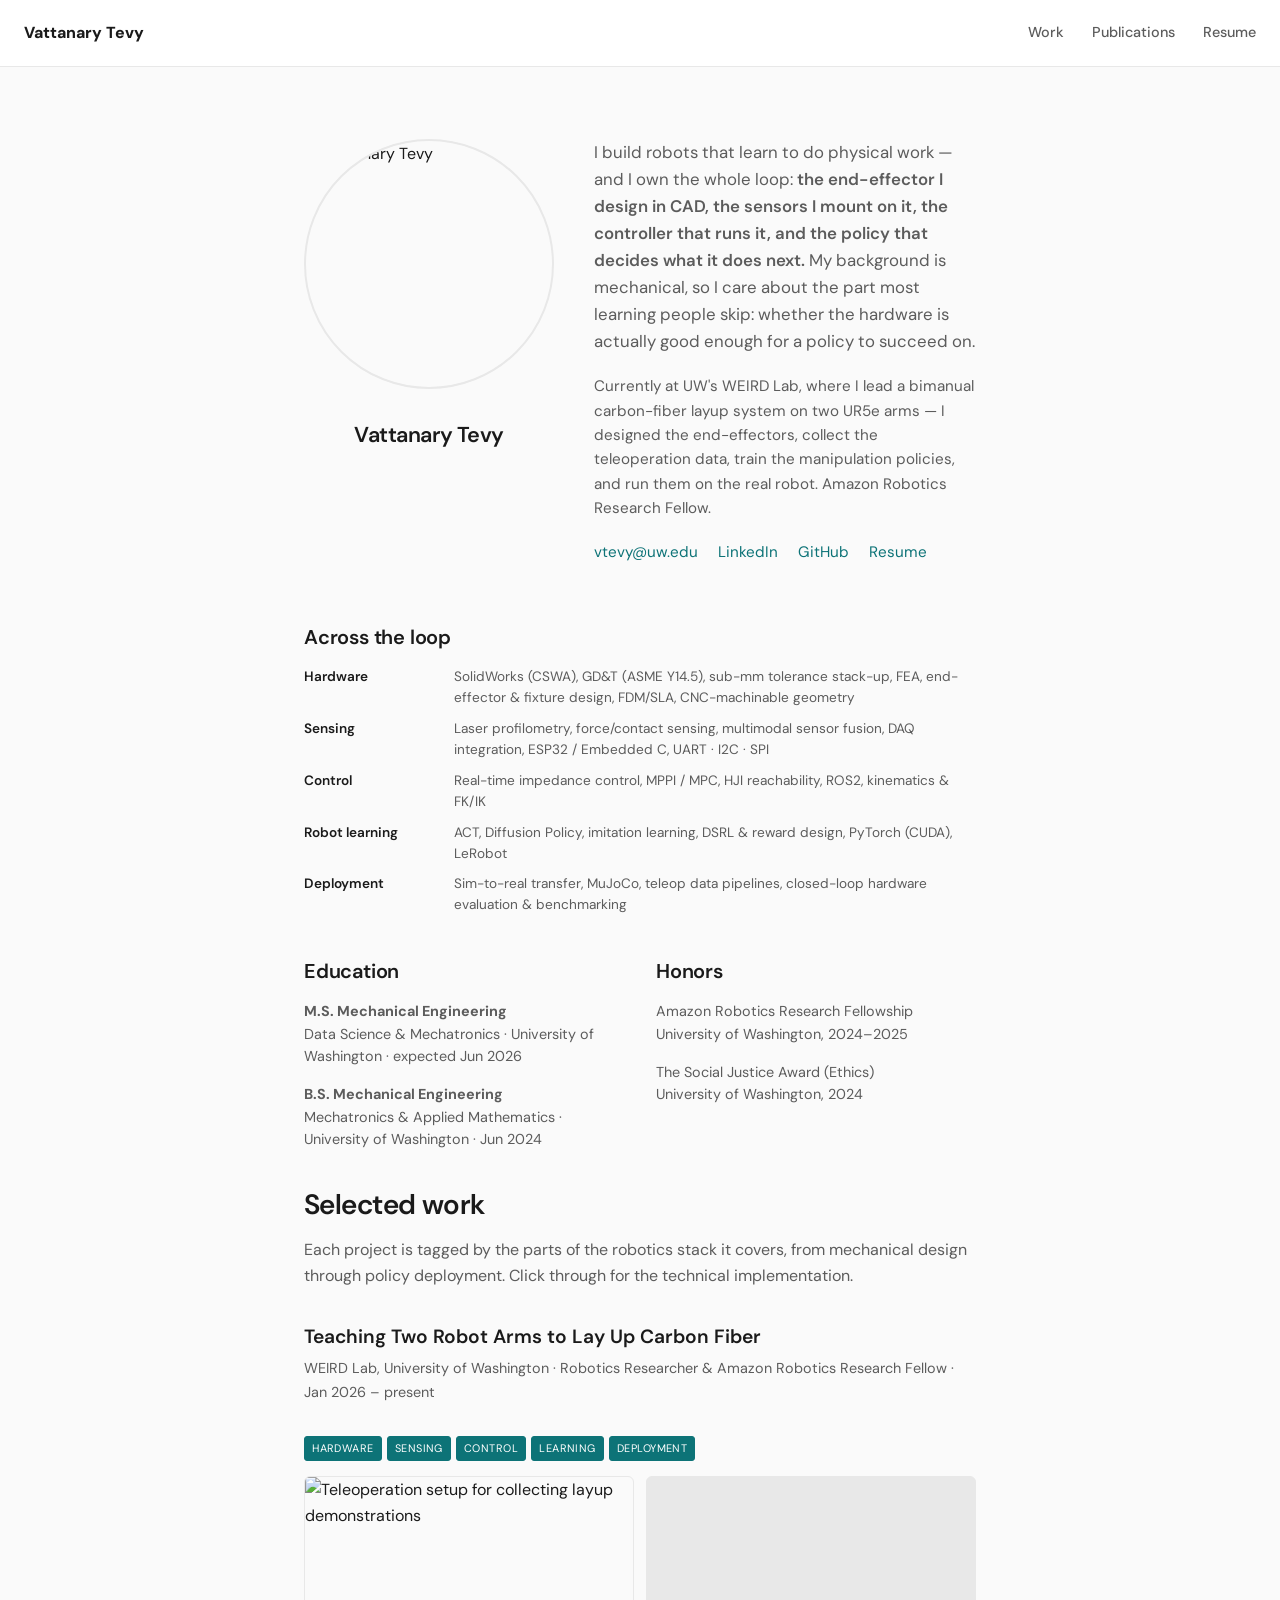
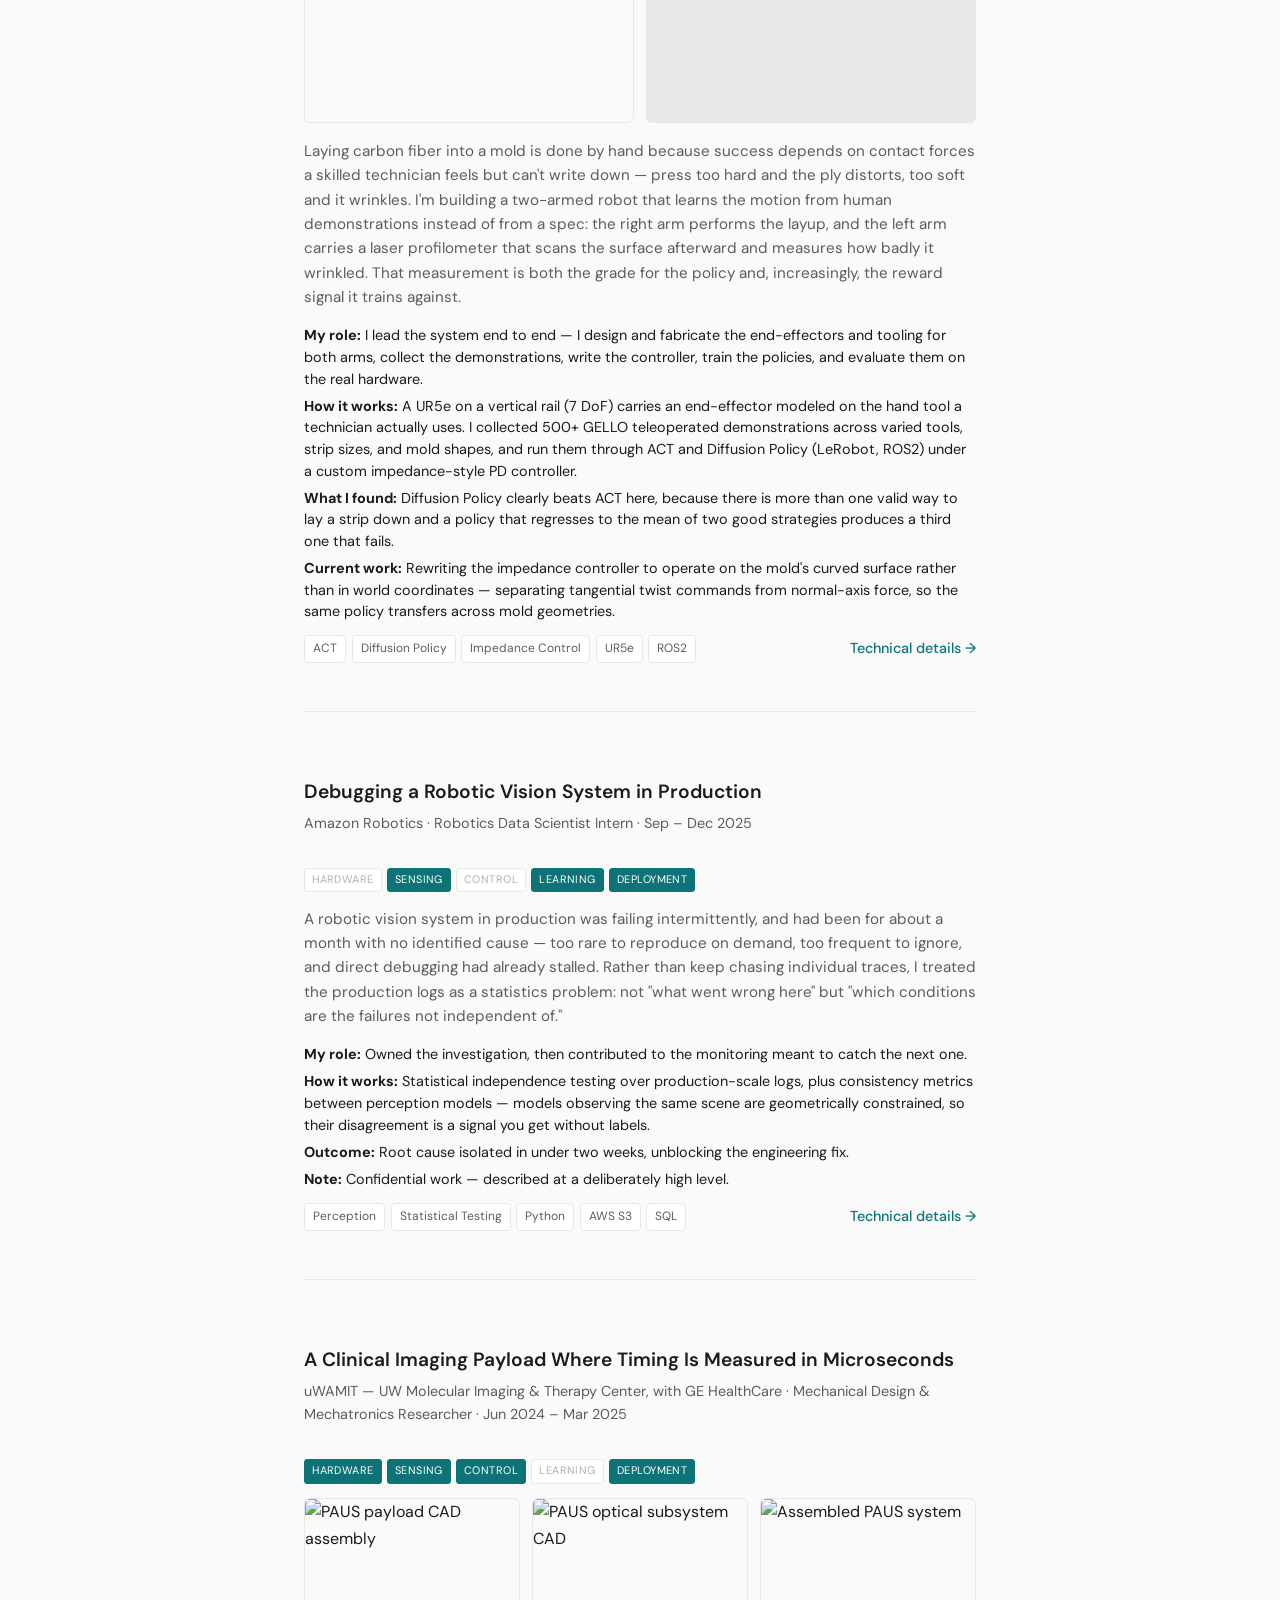
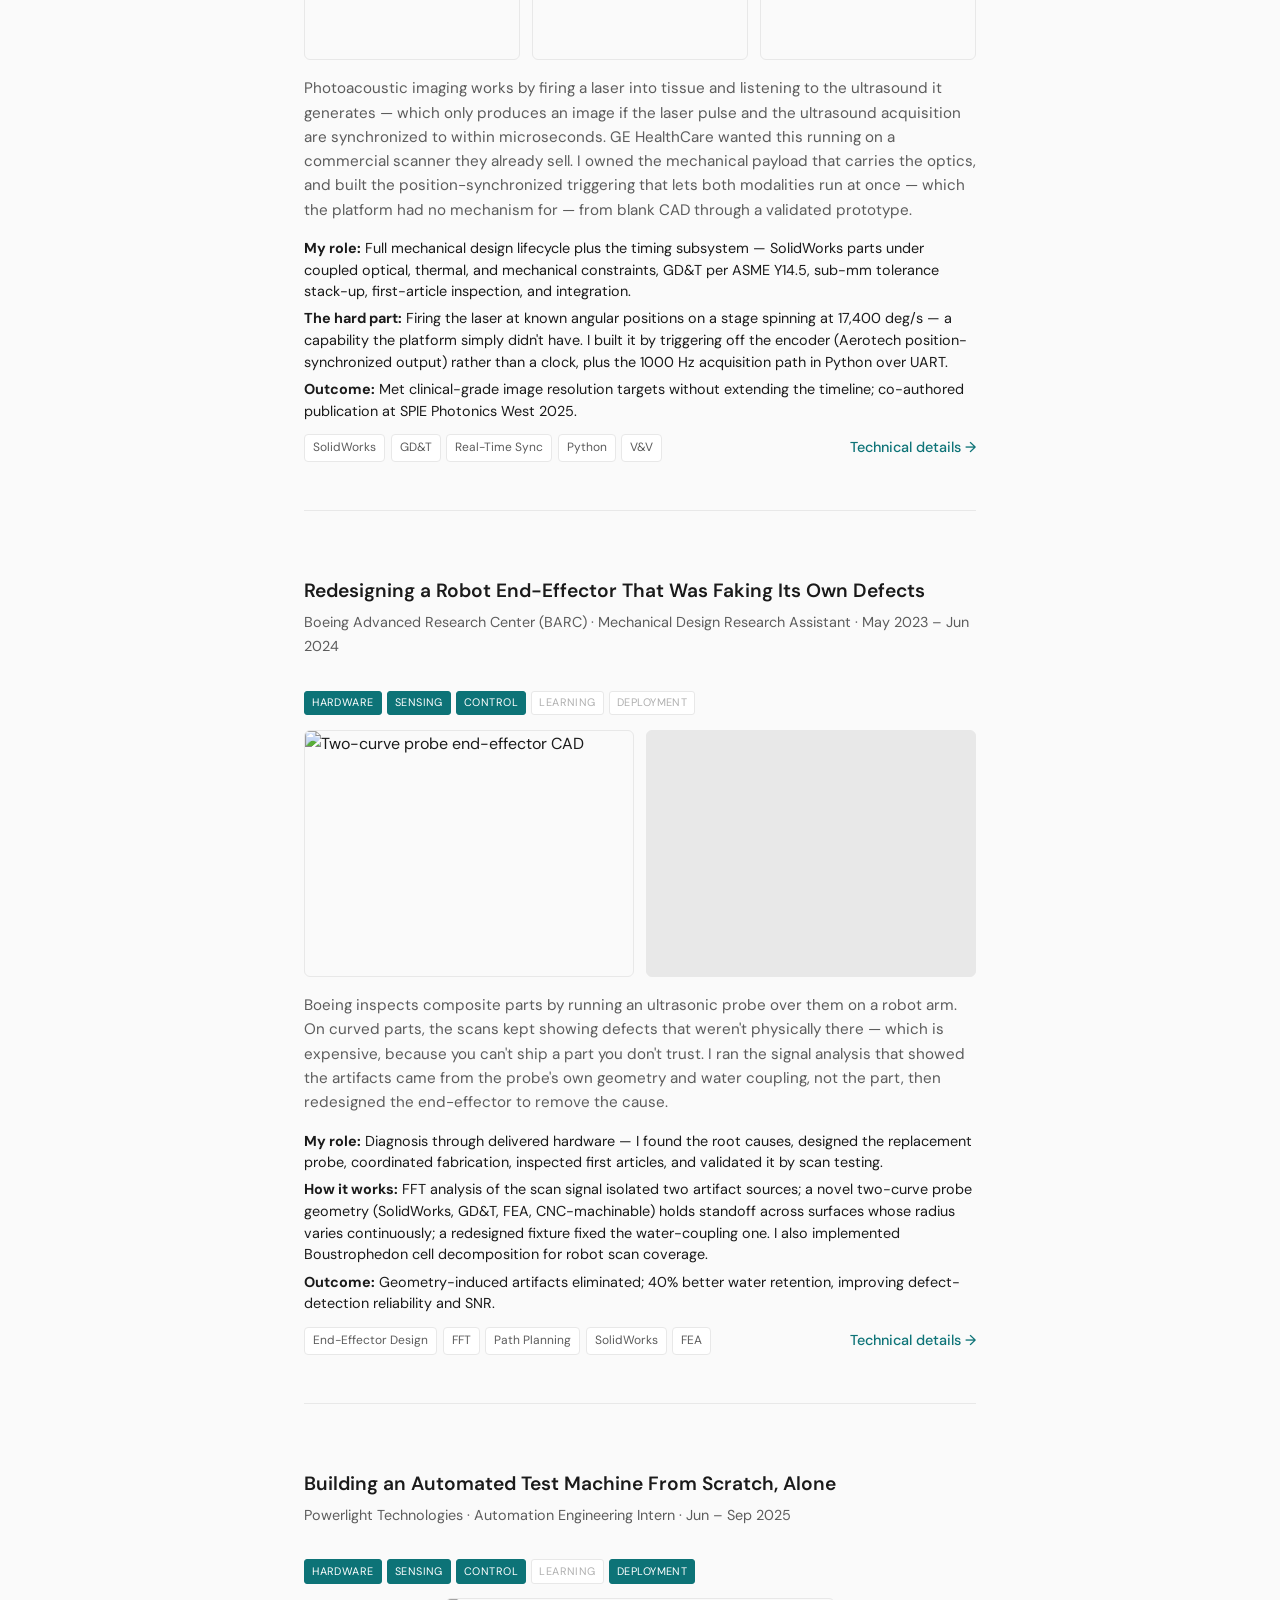
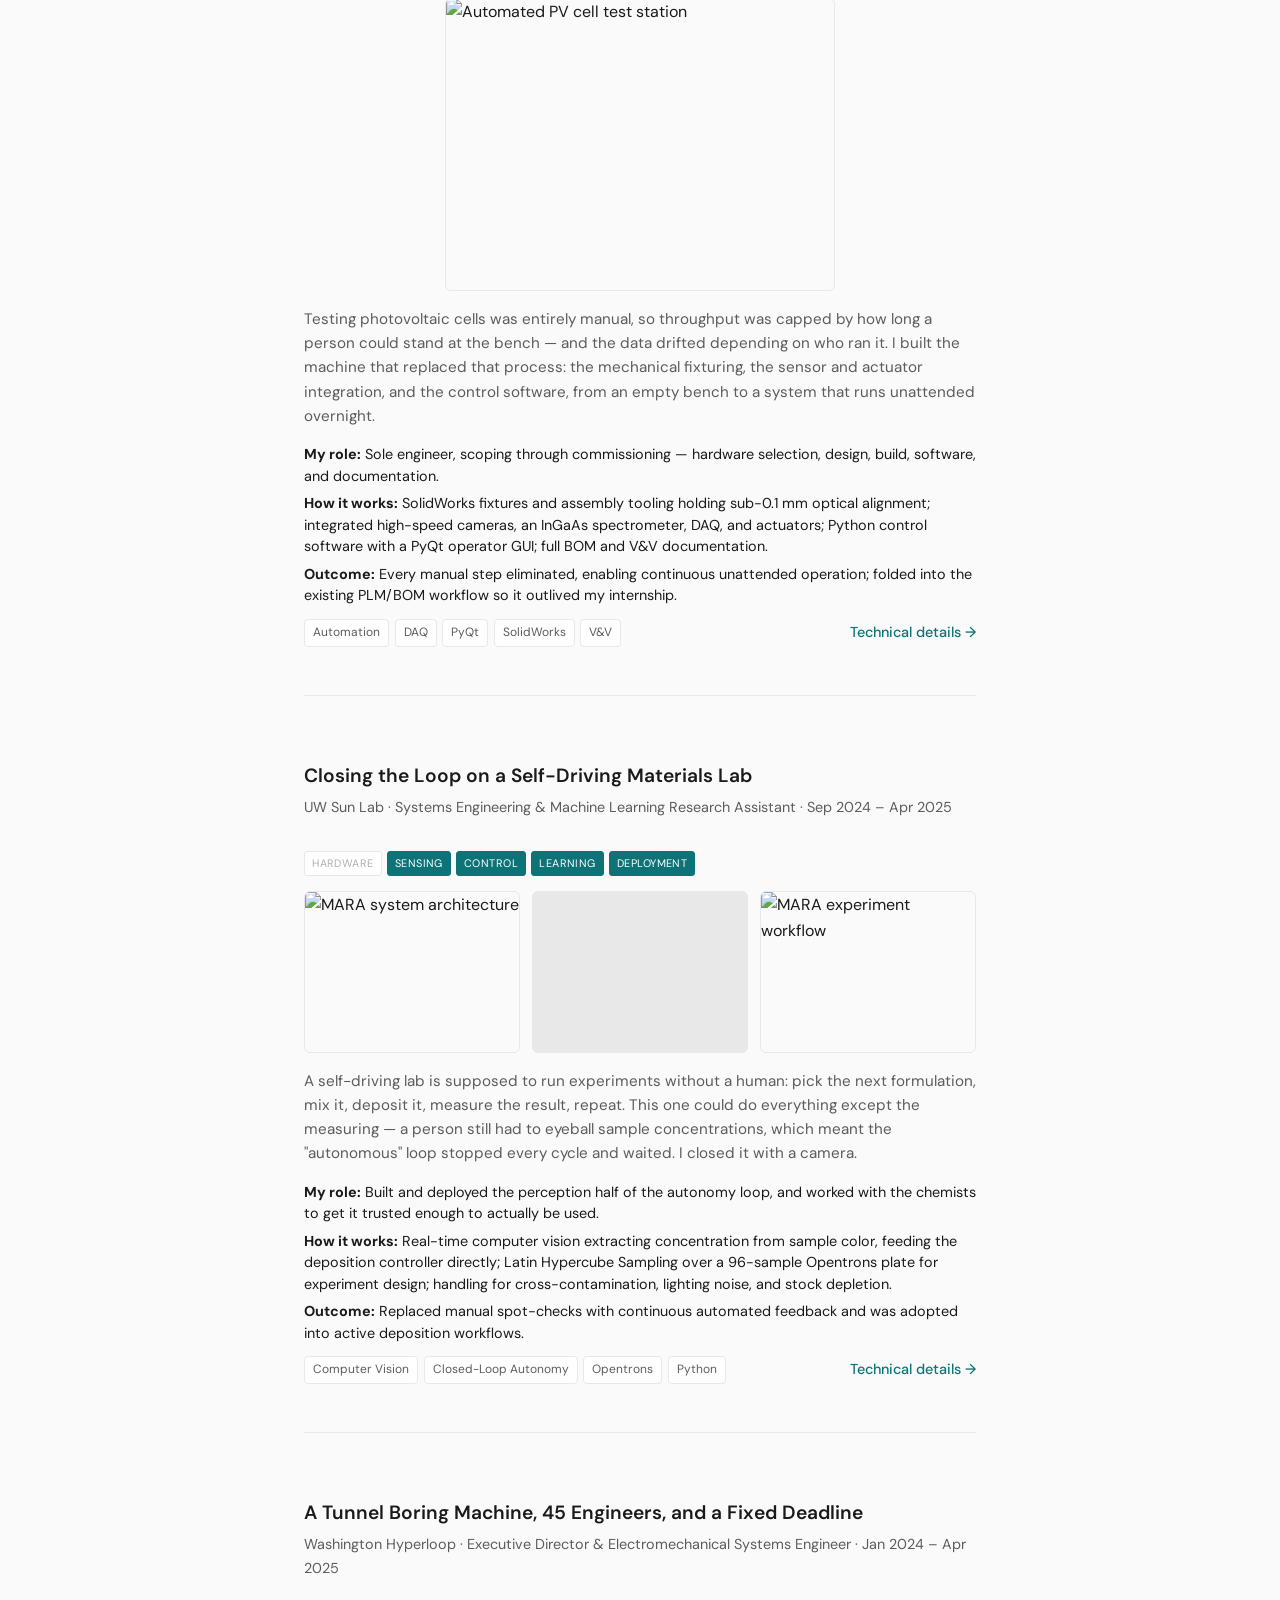
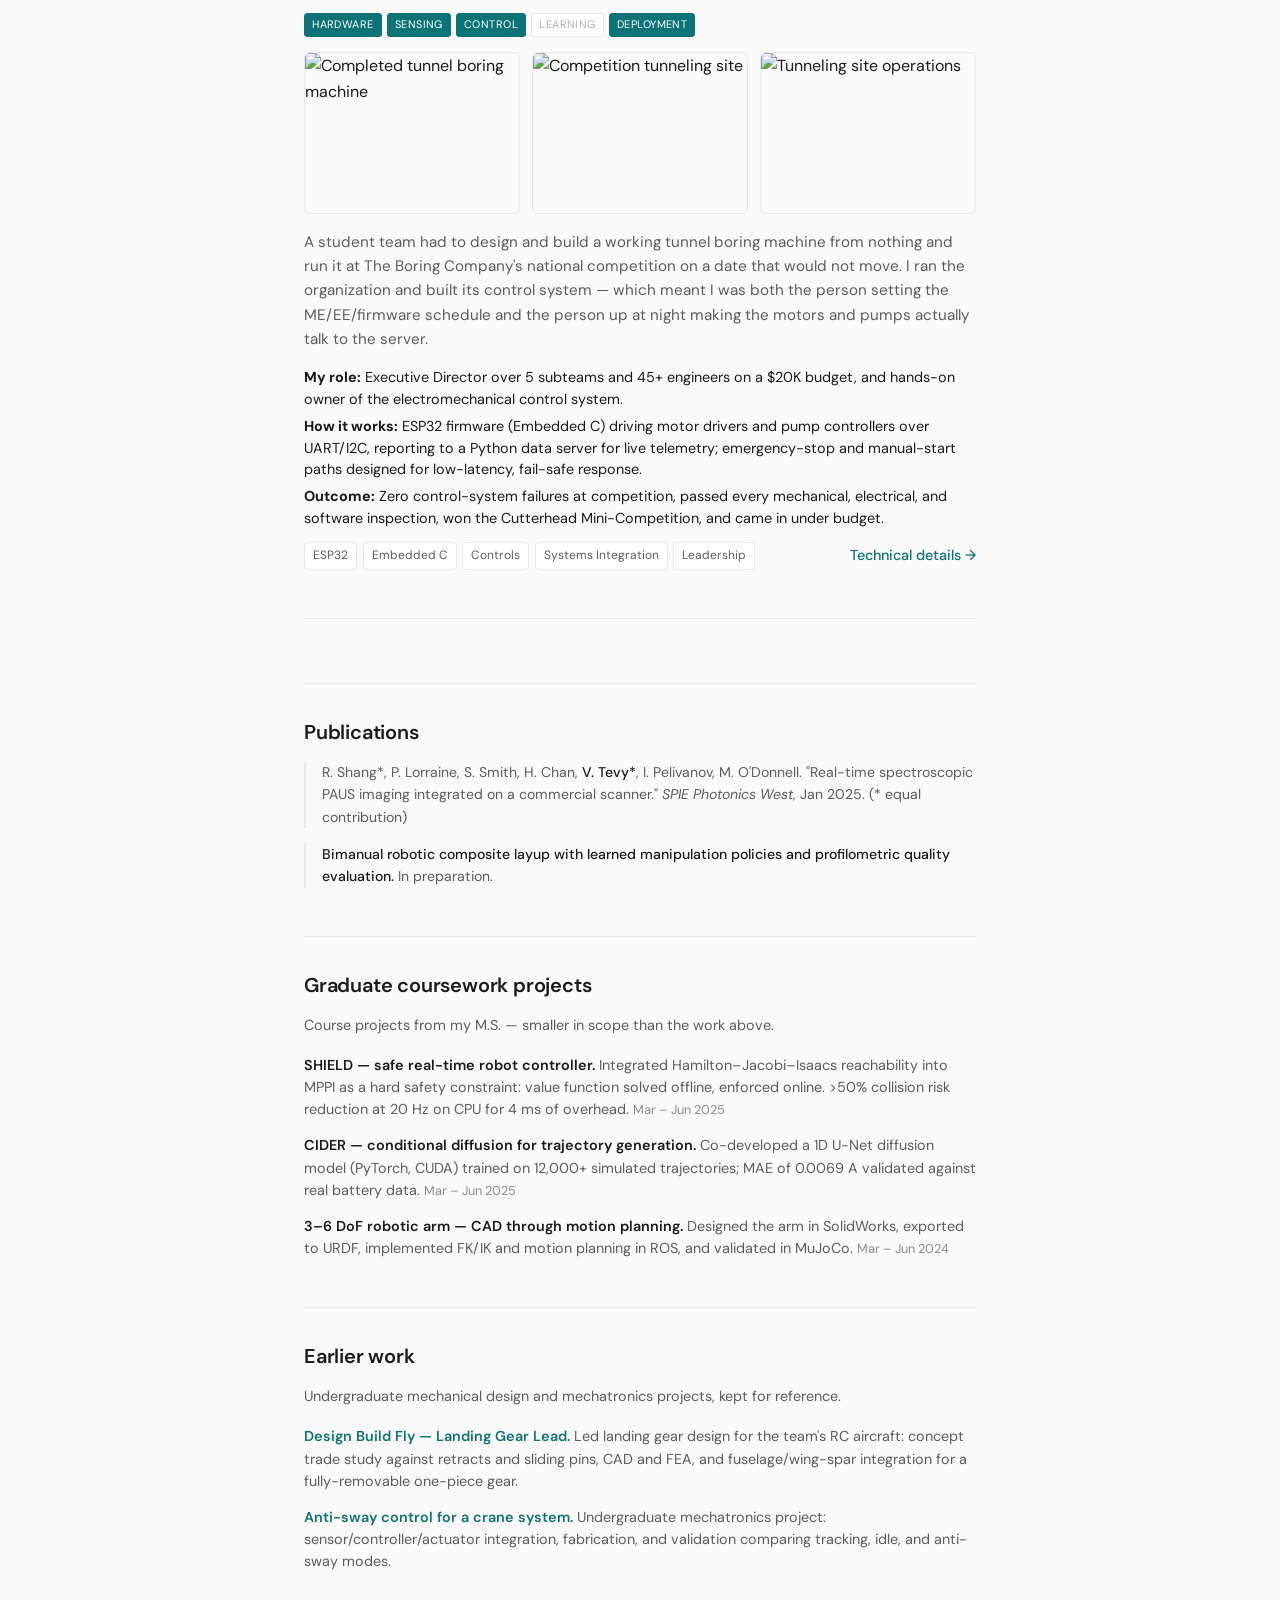
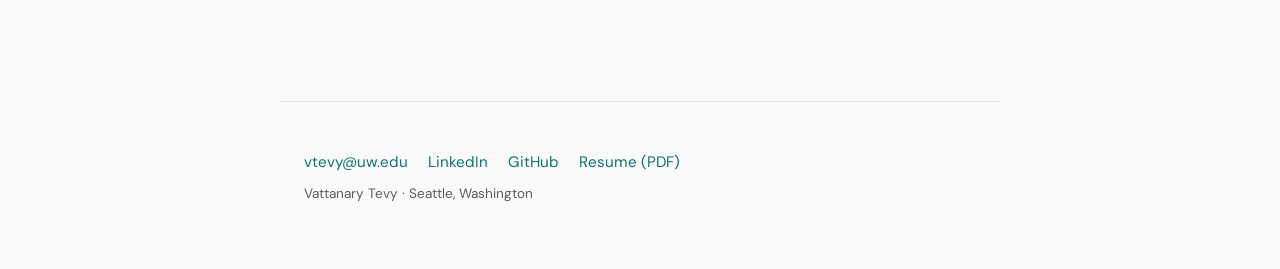
==== commit 0c2370ac: "Correct project facts and fix project-page layout bugs Factual corrections from author review: - uWA" ====
--- a/index.html
+++ b/index.html
@@ -121,9 +121,10 @@
         increasingly, the reward signal it trains against.
       </p>
       <ul class="project-block-bullets">
-        <li><strong>My role:</strong> I lead the system end to end — I design and fabricate the end-effectors and tooling for both arms, run the teleoperation data collection, train the policies, and evaluate them on the real hardware.</li>
-        <li><strong>How it works:</strong> ACT and Diffusion Policy (LeRobot, ROS2) generate the motion; real-time impedance control makes contact safe and compliant; the profilometer closes the loop on quality.</li>
-        <li><strong>Status:</strong> Research in preparation for publication. Building DSRL infrastructure so profilometer feedback becomes a learned reward rather than an offline score.</li>
+        <li><strong>My role:</strong> I lead the system end to end — I design and fabricate the end-effectors and tooling for both arms, collect the demonstrations, write the controller, train the policies, and evaluate them on the real hardware.</li>
+        <li><strong>How it works:</strong> A UR5e on a vertical rail (7 DoF) carries an end-effector modeled on the hand tool a technician actually uses. I collected 500+ GELLO teleoperated demonstrations across varied tools, strip sizes, and mold shapes, and run them through ACT and Diffusion Policy (LeRobot, ROS2) under a custom impedance-style PD controller.</li>
+        <li><strong>What I found:</strong> Diffusion Policy clearly beats ACT here, because there is more than one valid way to lay a strip down and a policy that regresses to the mean of two good strategies produces a third one that fails.</li>
+        <li><strong>Current work:</strong> Rewriting the impedance controller to operate on the mold's curved surface rather than in world coordinates — separating tangential twist commands from normal-axis force, so the same policy transfers across mold geometries.</li>
       </ul>
       <div class="project-block-footer">
         <span class="project-block-tags"><span>ACT</span><span>Diffusion Policy</span><span>Impedance Control</span><span>UR5e</span><span>ROS2</span></span>
@@ -135,7 +136,7 @@
     <article class="project-block" id="amazon-robotics">
       <div class="project-block-header">
         <div>
-          <h3>Finding a Month-Old Failure in a Production Robotic Vision System</h3>
+          <h3>Debugging a Robotic Vision System in Production</h3>
           <p class="project-block-role">Amazon Robotics · Robotics Data Scientist Intern · Sep – Dec 2025</p>
         </div>
       </div>
@@ -144,16 +145,17 @@
       </div>
       <p class="project-block-summary">
         A robotic vision system in production was failing intermittently, and had
-        been for a month, with no identified cause. It was too rare to reproduce on
-        demand and too frequent to ignore. Rather than keep debugging it as a
-        software problem, I treated millions of logged cycles as a statistics
-        problem — testing which conditions the failures were <em>not</em>
-        independent of — and isolated the root cause in under two weeks.
-      </p>
-      <ul class="project-block-bullets">
-        <li><strong>My role:</strong> Owned the investigation independently, then built the monitoring that catches the next one.</li>
-        <li><strong>How it works:</strong> Chi-square and independence testing across production cycle logs; cross-model consistency metrics comparing the segmentation, depth, and dimension pipelines against each other; scalable Python pipelines over AWS S3 and SQL.</li>
-        <li><strong>Outcome:</strong> Root cause isolated &gt;50% faster than the prior effort, directly unblocking the engineering fix; the consistency metrics became a production monitoring framework for threshold tuning and alerting.</li>
+        been for about a month with no identified cause — too rare to reproduce on
+        demand, too frequent to ignore, and direct debugging had already stalled.
+        Rather than keep chasing individual traces, I treated the production logs
+        as a statistics problem: not "what went wrong here" but "which conditions
+        are the failures not independent of."
+      </p>
+      <ul class="project-block-bullets">
+        <li><strong>My role:</strong> Owned the investigation, then contributed to the monitoring meant to catch the next one.</li>
+        <li><strong>How it works:</strong> Statistical independence testing over production-scale logs, plus consistency metrics between perception models — models observing the same scene are geometrically constrained, so their disagreement is a signal you get without labels.</li>
+        <li><strong>Outcome:</strong> Root cause isolated in under two weeks, unblocking the engineering fix.</li>
+        <li><strong>Note:</strong> Confidential work — described at a deliberately high level.</li>
       </ul>
       <div class="project-block-footer">
         <span class="project-block-tags"><span>Perception</span><span>Statistical Testing</span><span>Python</span><span>AWS S3</span><span>SQL</span></span>
@@ -182,13 +184,14 @@
         the ultrasound it generates — which only produces an image if the laser
         pulse and the ultrasound acquisition are synchronized to within
         microseconds. GE HealthCare wanted this running on a commercial scanner
-        they already sell. I owned the mechanical payload that carries the optics
-        and the timing system that keeps the two modalities in step, from blank
-        CAD through a validated prototype.
+        they already sell. I owned the mechanical payload that carries the optics,
+        and built the position-synchronized triggering that lets both modalities
+        run at once — which the platform had no mechanism for — from blank CAD
+        through a validated prototype.
       </p>
       <ul class="project-block-bullets">
         <li><strong>My role:</strong> Full mechanical design lifecycle plus the timing subsystem — SolidWorks parts under coupled optical, thermal, and mechanical constraints, GD&amp;T per ASME Y14.5, sub-mm tolerance stack-up, first-article inspection, and integration.</li>
-        <li><strong>The hard part:</strong> Laser-fiber synchronization failed at 3000 RPM. I isolated the fault across the mechanical, electrical, and software layers, then redesigned the 1000 Hz pulse-timing mechanism (Python, UART, Aerotech position-synchronized output).</li>
+        <li><strong>The hard part:</strong> Firing the laser at known angular positions on a stage spinning at 17,400 deg/s — a capability the platform simply didn't have. I built it by triggering off the encoder (Aerotech position-synchronized output) rather than a clock, plus the 1000 Hz acquisition path in Python over UART.</li>
         <li><strong>Outcome:</strong> Met clinical-grade image resolution targets without extending the timeline; co-authored publication at SPIE Photonics West 2025.</li>
       </ul>
       <div class="project-block-footer">
@@ -222,7 +225,7 @@
       </p>
       <ul class="project-block-bullets">
         <li><strong>My role:</strong> Diagnosis through delivered hardware — I found the root causes, designed the replacement probe, coordinated fabrication, inspected first articles, and validated it by scan testing.</li>
-        <li><strong>How it works:</strong> FFT analysis of the scan signal isolated two artifact sources; a novel two-curve probe geometry (SolidWorks, GD&amp;T, FEA, CNC-machinable) eliminated the geometric one; a redesigned fixture fixed the coupling one. I also implemented Boustrophedon cell decomposition for robot scan coverage.</li>
+        <li><strong>How it works:</strong> FFT analysis of the scan signal isolated two artifact sources; a novel two-curve probe geometry (SolidWorks, GD&amp;T, FEA, CNC-machinable) holds standoff across surfaces whose radius varies continuously; a redesigned fixture fixed the water-coupling one. I also implemented Boustrophedon cell decomposition for robot scan coverage.</li>
         <li><strong>Outcome:</strong> Geometry-induced artifacts eliminated; 40% better water retention, improving defect-detection reliability and SNR.</li>
       </ul>
       <div class="project-block-footer">
@@ -268,7 +271,7 @@
       <div class="project-block-header">
         <div>
           <h3>Closing the Loop on a Self-Driving Materials Lab</h3>
-          <p class="project-block-role">UW Sun Lab · Systems Engineering &amp; Machine Learning Research Assistant</p>
+          <p class="project-block-role">UW Sun Lab · Systems Engineering &amp; Machine Learning Research Assistant · Sep 2024 – Apr 2025</p>
         </div>
       </div>
       <div class="stack-bar">
--- a/assets/css/style.css
+++ b/assets/css/style.css
@@ -570,8 +570,15 @@
 
 .project-page .gallery {
   display: grid;
+  /* Without explicit columns this collapses to a single full-width stack,
+     which letterboxes every image and buries the text below the fold. */
+  grid-template-columns: repeat(auto-fit, minmax(200px, 1fr));
   gap: 1rem;
   margin-bottom: 2rem;
+}
+
+.project-page .gallery.gallery-single {
+  grid-template-columns: 1fr;
 }
 
 .project-page .gallery img,
@@ -615,6 +622,26 @@
 .project-page .detail-section ul {
   color: var(--text-muted);
   font-size: 0.95rem;
+  line-height: 1.7;
+  margin-bottom: 1rem;
+}
+
+.project-page .detail-section ul {
+  padding-left: 1.25rem;
+}
+
+.project-page .detail-section li {
+  margin-bottom: 0.5rem;
+}
+
+.project-page .detail-section li:last-child,
+.project-page .detail-section > *:last-child {
+  margin-bottom: 0;
+}
+
+.project-page .detail-section .callout,
+.project-page .detail-section .table-scroll {
+  margin-bottom: 1rem;
 }
 
 .project-page .back-link {
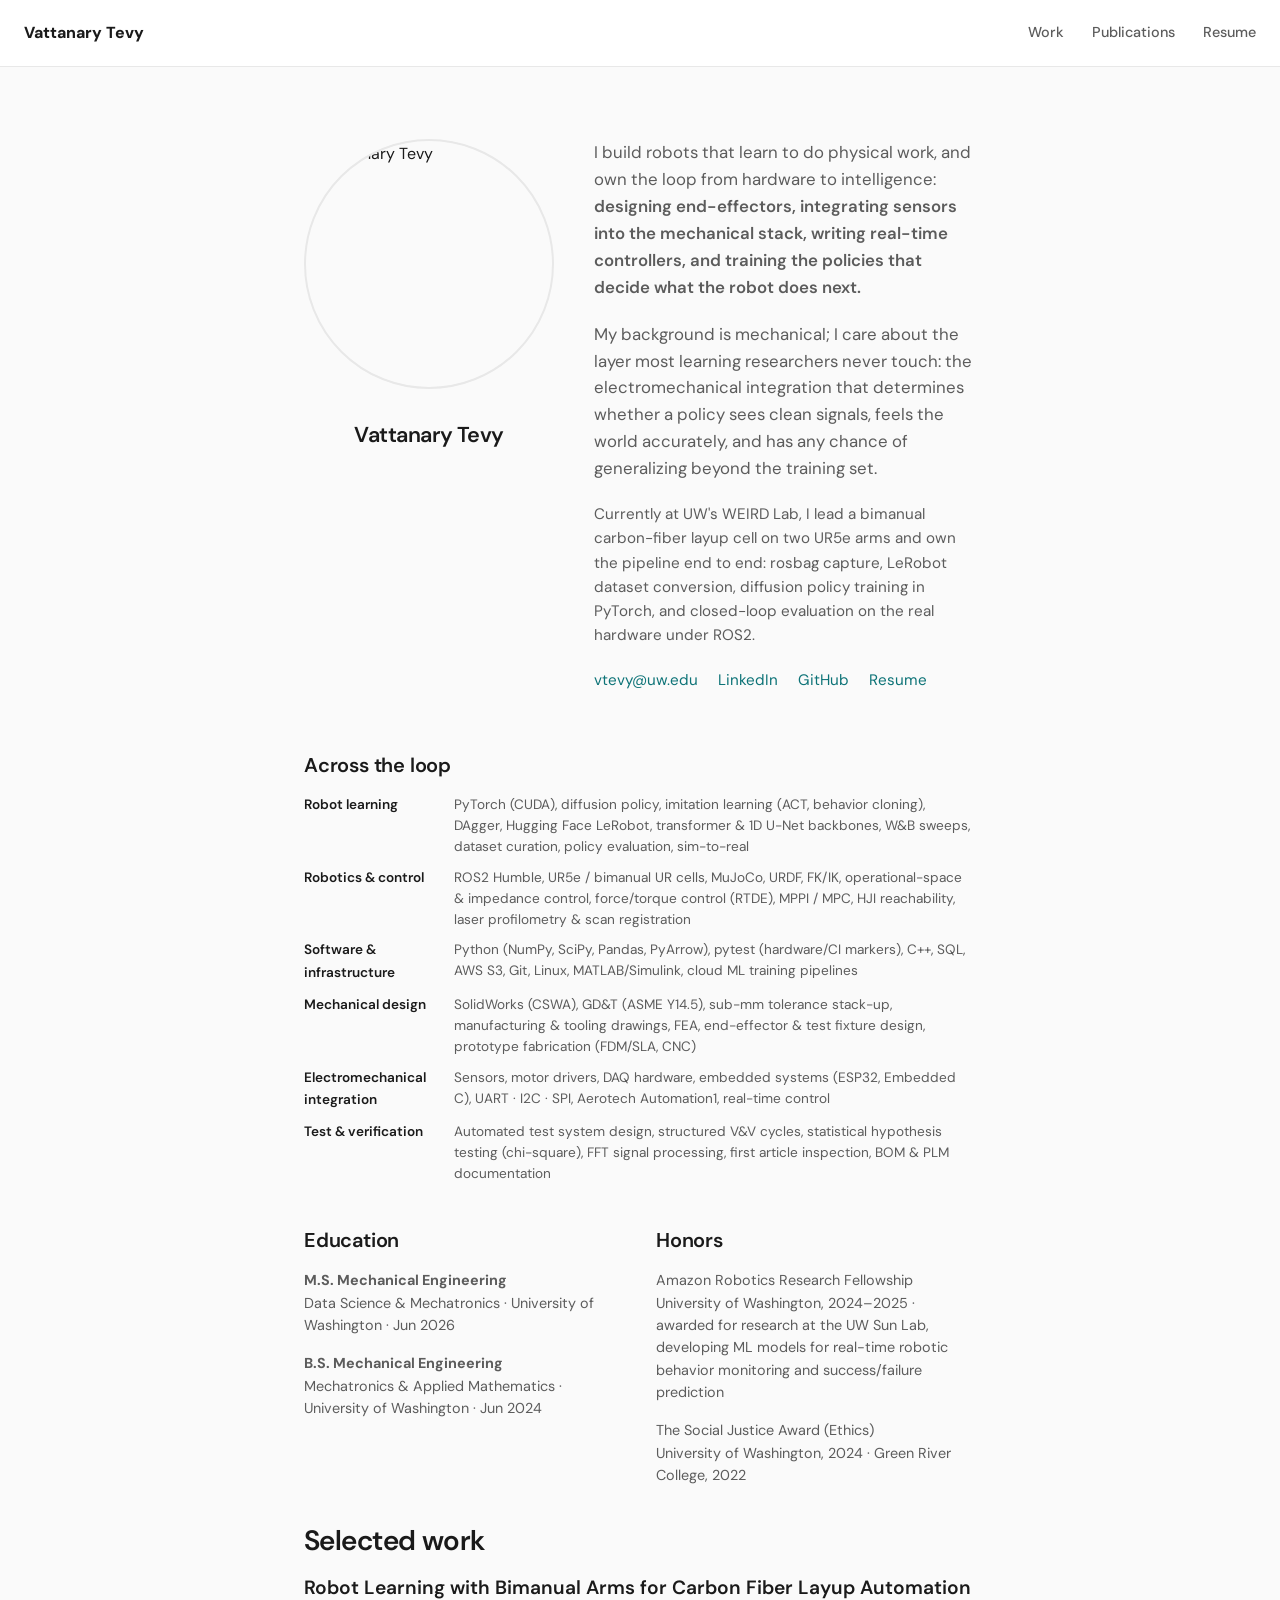
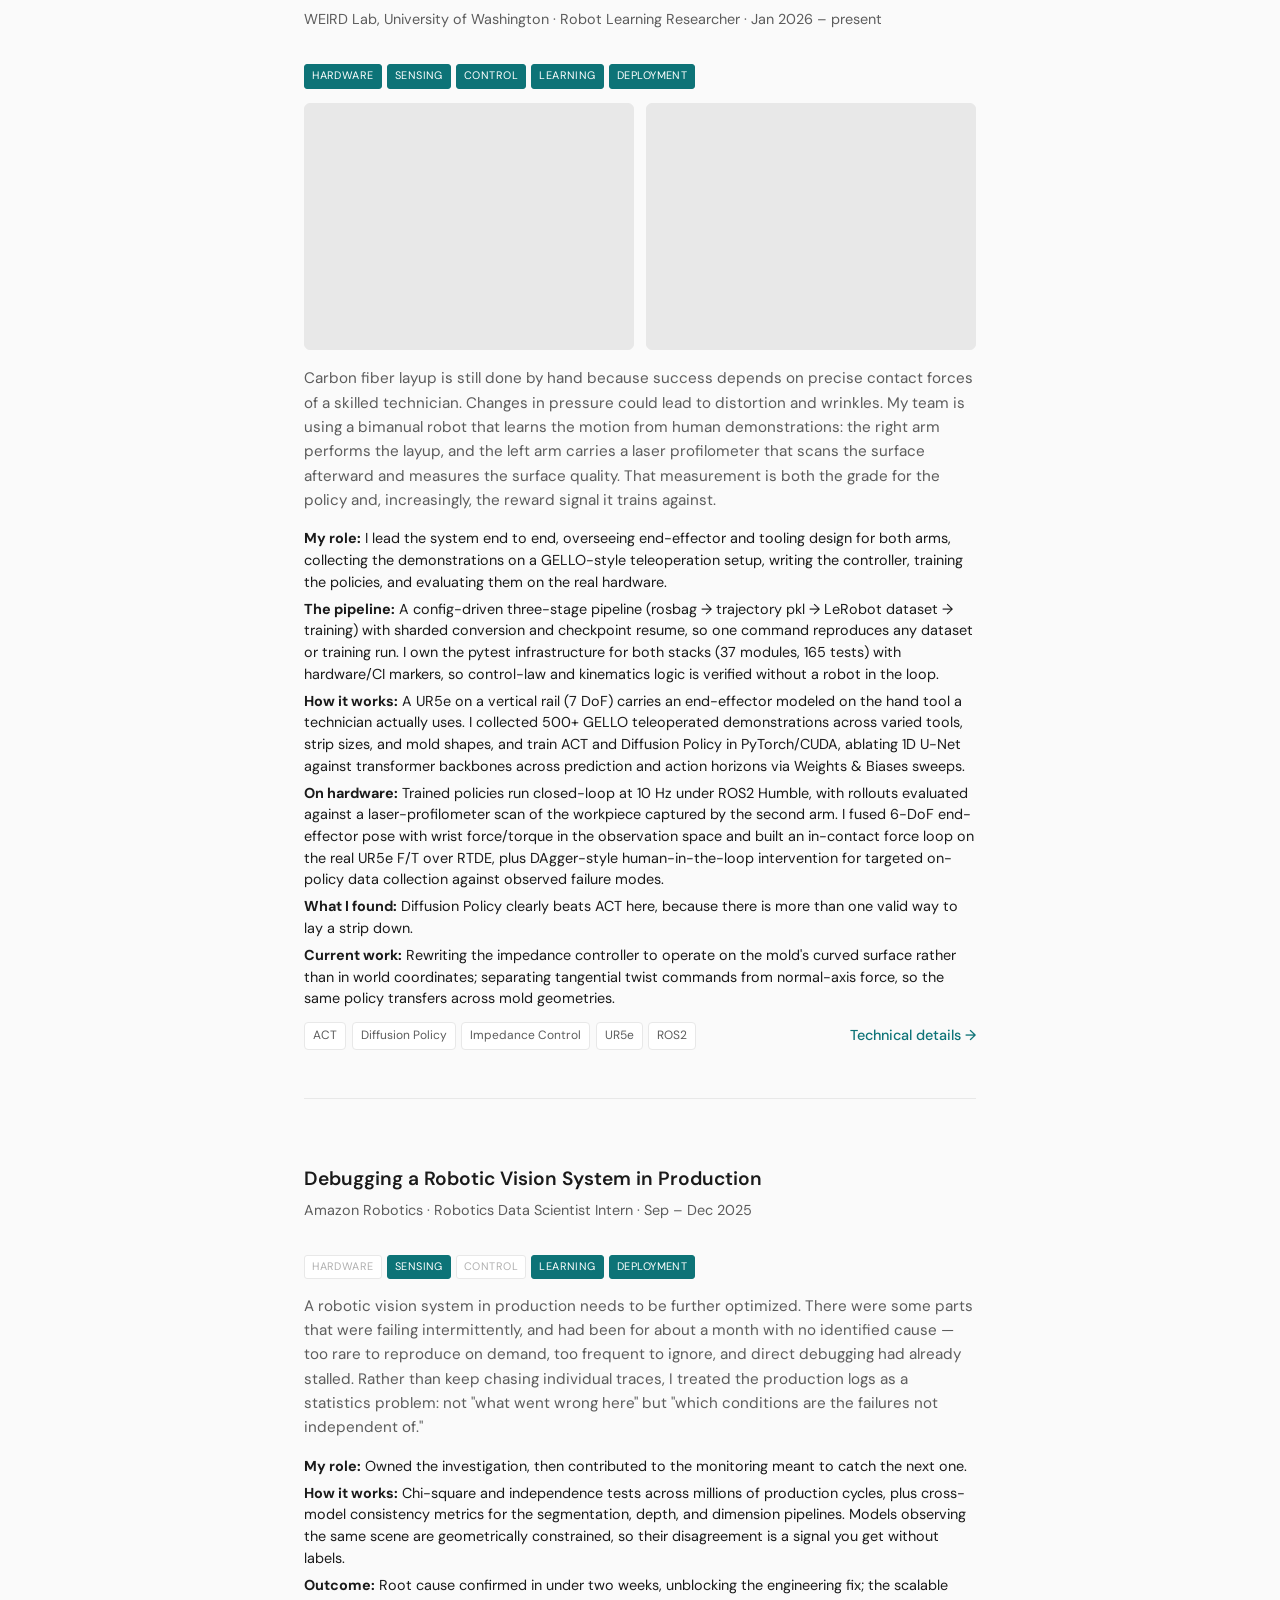
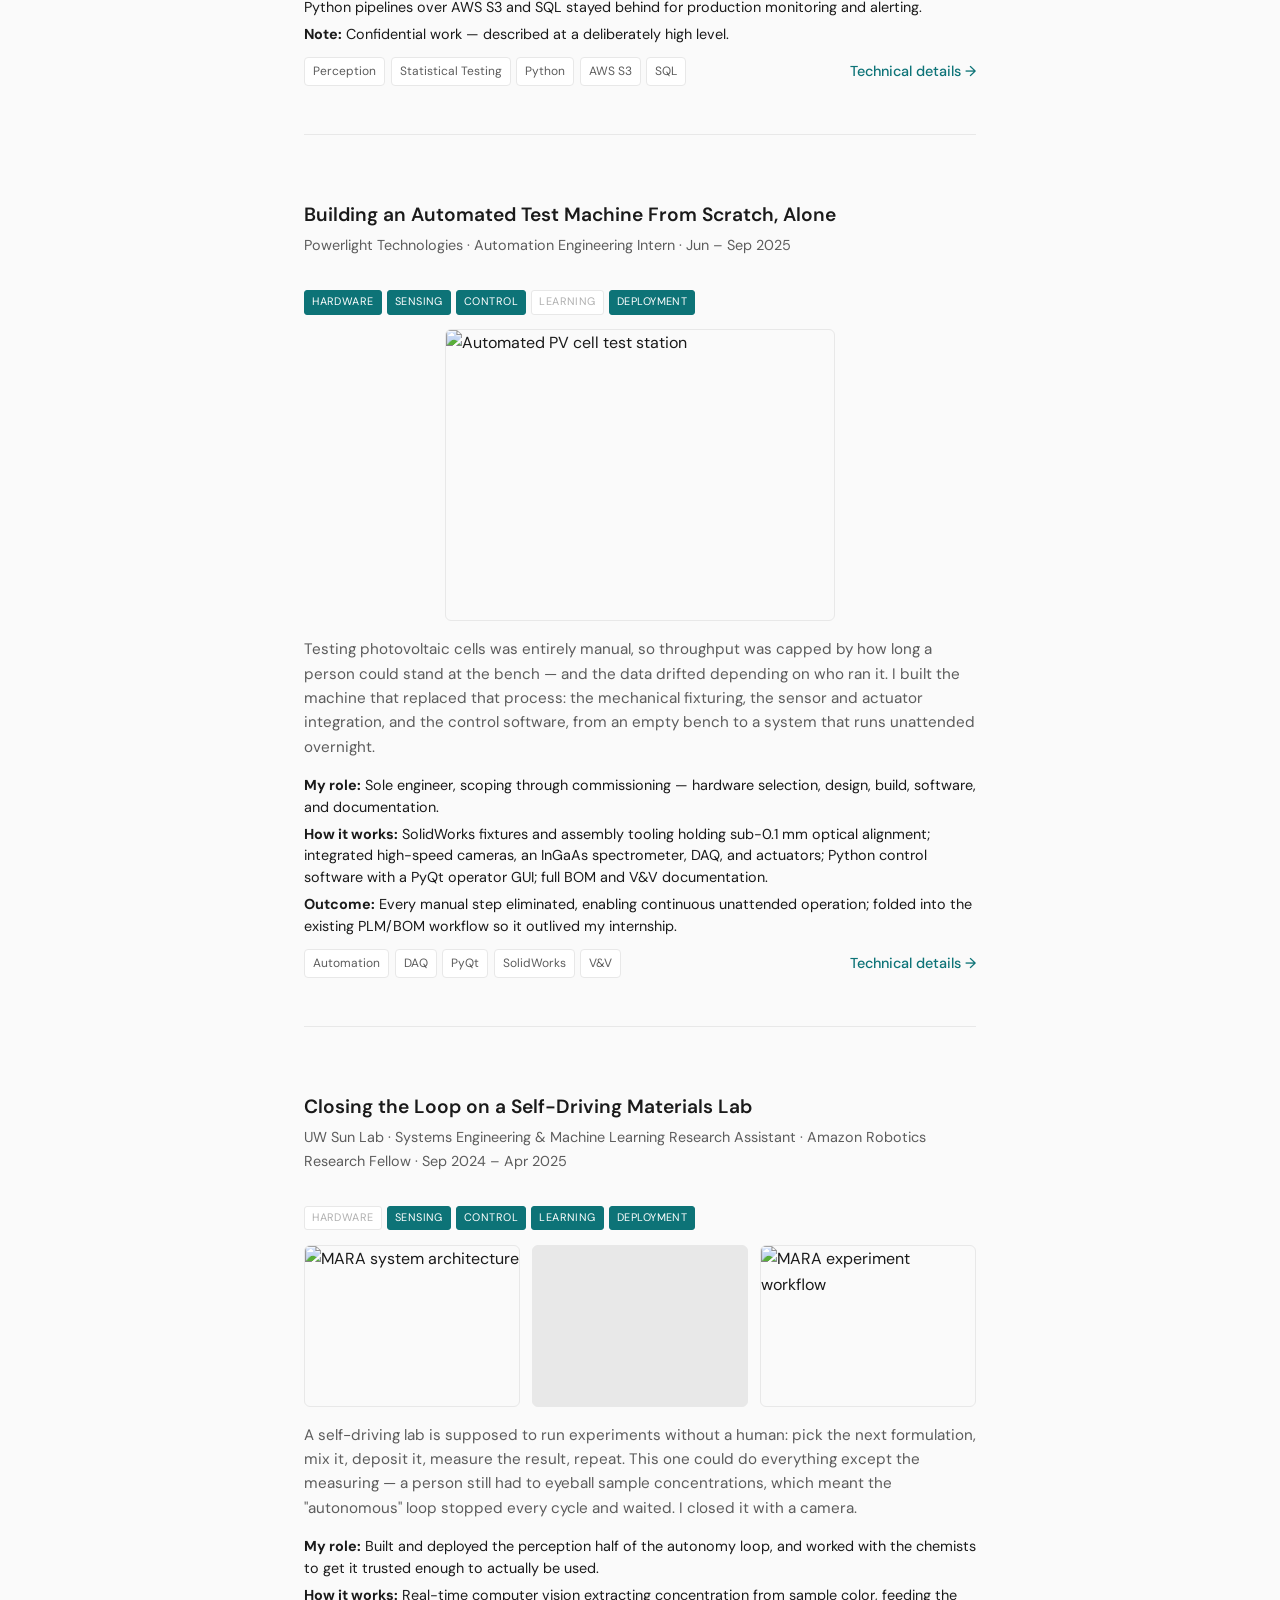
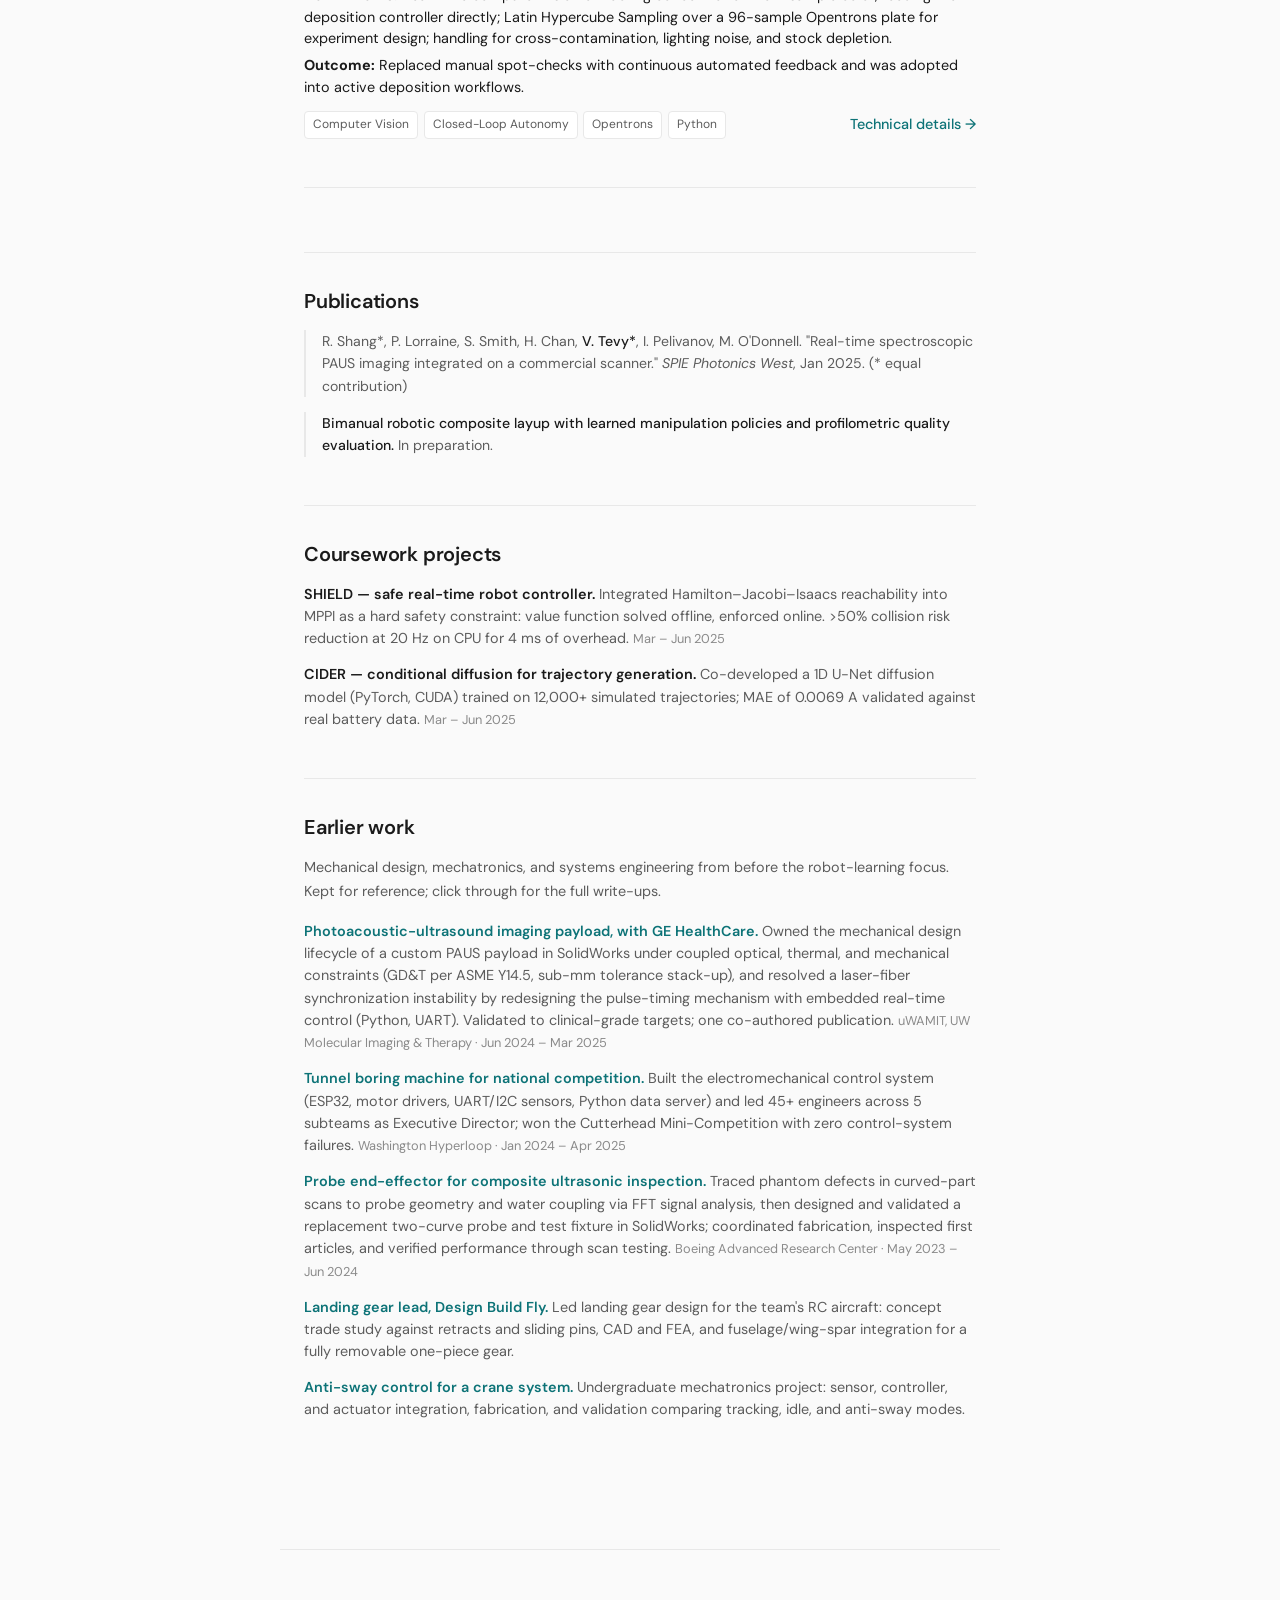
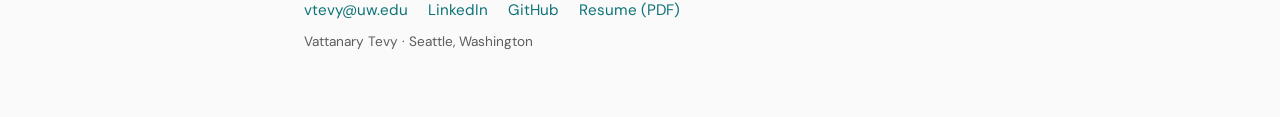
==== commit 0324ff74: "Archive earlier projects and align framing with resume Condense five older projects into one-line en" ====
--- a/index.html
+++ b/index.html
@@ -3,8 +3,8 @@
 <head>
   <meta charset="UTF-8" />
   <meta name="viewport" content="width=device-width, initial-scale=1.0" />
-  <title>Vattanary Tevy — Full-Stack Robotics Engineer</title>
-  <meta name="description" content="Robotics engineer working across the full loop — end-effector hardware, sensing, real-time control, and learned manipulation policies deployed on real robots." />
+  <title>Vattanary Tevy — Robotics &amp; Automation Engineer</title>
+  <meta name="description" content="Robotics and automation engineer building and deploying learned policies on real robotic hardware: rosbag capture, LeRobot dataset conversion, diffusion policy training in PyTorch, and closed-loop evaluation on UR5e arms under ROS2." />
   <link rel="stylesheet" href="assets/css/style.css" />
 </head>
 <body>
@@ -25,18 +25,19 @@
       </div>
       <div class="hero-right">
         <p class="positioning">
-          I build robots that learn to do physical work — and I own the whole loop:
-          <strong>the end-effector I design in CAD, the sensors I mount on it, the
-          controller that runs it, and the policy that decides what it does next.</strong>
-          My background is mechanical, so I care about the part most learning
-          people skip: whether the hardware is actually good enough for a policy
-          to succeed on.
+          I build robots that learn to do physical work, and own the loop from hardware to intelligence: 
+          <strong>designing end-effectors, integrating sensors into the mechanical stack, writing real-time controllers, 
+            and training the policies that decide what the robot does next.</strong>
+          </p> 
+        <p class="positioning">
+          My background is mechanical; I care about the layer most learning researchers never touch: 
+          the electromechanical integration that determines whether a policy sees clean signals, feels the world accurately, and has any chance of generalizing beyond the training set.
         </p>
         <p class="positioning" style="font-size: 0.95rem; color: var(--text-muted);">
-          Currently at UW's WEIRD Lab, where I lead a bimanual carbon-fiber layup
-          system on two UR5e arms — I designed the end-effectors, collect the
-          teleoperation data, train the manipulation policies, and run them on the
-          real robot. Amazon Robotics Research Fellow.
+          Currently at UW's WEIRD Lab, I lead a bimanual carbon-fiber layup cell on
+          two UR5e arms and own the pipeline end to end: rosbag capture, LeRobot
+          dataset conversion, diffusion policy training in PyTorch, and closed-loop
+          evaluation on the real hardware under ROS2.
         </p>
 
         <p class="contact-inline">
@@ -52,24 +53,28 @@
       <h2>Across the loop</h2>
       <div class="skill-groups">
         <dl class="skill-group">
-          <dt>Hardware</dt>
-          <dd>SolidWorks (CSWA), GD&amp;T (ASME Y14.5), sub-mm tolerance stack-up, FEA, end-effector &amp; fixture design, FDM/SLA, CNC-machinable geometry</dd>
-        </dl>
-        <dl class="skill-group">
-          <dt>Sensing</dt>
-          <dd>Laser profilometry, force/contact sensing, multimodal sensor fusion, DAQ integration, ESP32 / Embedded C, UART · I2C · SPI</dd>
-        </dl>
-        <dl class="skill-group">
-          <dt>Control</dt>
-          <dd>Real-time impedance control, MPPI / MPC, HJI reachability, ROS2, kinematics &amp; FK/IK</dd>
-        </dl>
-        <dl class="skill-group">
           <dt>Robot learning</dt>
-          <dd>ACT, Diffusion Policy, imitation learning, DSRL &amp; reward design, PyTorch (CUDA), LeRobot</dd>
-        </dl>
-        <dl class="skill-group">
-          <dt>Deployment</dt>
-          <dd>Sim-to-real transfer, MuJoCo, teleop data pipelines, closed-loop hardware evaluation &amp; benchmarking</dd>
+          <dd>PyTorch (CUDA), diffusion policy, imitation learning (ACT, behavior cloning), DAgger, Hugging Face LeRobot, transformer &amp; 1D U-Net backbones, W&amp;B sweeps, dataset curation, policy evaluation, sim-to-real</dd>
+        </dl>
+        <dl class="skill-group">
+          <dt>Robotics &amp; control</dt>
+          <dd>ROS2 Humble, UR5e / bimanual UR cells, MuJoCo, URDF, FK/IK, operational-space &amp; impedance control, force/torque control (RTDE), MPPI / MPC, HJI reachability, laser profilometry &amp; scan registration</dd>
+        </dl>
+        <dl class="skill-group">
+          <dt>Software &amp; infrastructure</dt>
+          <dd>Python (NumPy, SciPy, Pandas, PyArrow), pytest (hardware/CI markers), C++, SQL, AWS S3, Git, Linux, MATLAB/Simulink, cloud ML training pipelines</dd>
+        </dl>
+        <dl class="skill-group">
+          <dt>Mechanical design</dt>
+          <dd>SolidWorks (CSWA), GD&amp;T (ASME Y14.5), sub-mm tolerance stack-up, manufacturing &amp; tooling drawings, FEA, end-effector &amp; test fixture design, prototype fabrication (FDM/SLA, CNC)</dd>
+        </dl>
+        <dl class="skill-group">
+          <dt>Electromechanical integration</dt>
+          <dd>Sensors, motor drivers, DAQ hardware, embedded systems (ESP32, Embedded C), UART · I2C · SPI, Aerotech Automation1, real-time control</dd>
+        </dl>
+        <dl class="skill-group">
+          <dt>Test &amp; verification</dt>
+          <dd>Automated test system design, structured V&amp;V cycles, statistical hypothesis testing (chi-square), FFT signal processing, first article inspection, BOM &amp; PLM documentation</dd>
         </dl>
       </div>
     </section>
@@ -77,54 +82,56 @@
     <div class="info-grid">
       <section class="about-section">
         <h2>Education</h2>
-        <p><strong>M.S. Mechanical Engineering</strong><br />Data Science &amp; Mechatronics · University of Washington · expected Jun 2026</p>
+        <p><strong>M.S. Mechanical Engineering</strong><br />Data Science &amp; Mechatronics · University of Washington · Jun 2026</p>
         <p><strong>B.S. Mechanical Engineering</strong><br />Mechatronics &amp; Applied Mathematics · University of Washington · Jun 2024</p>
       </section>
 
       <section class="about-section">
         <h2>Honors</h2>
-        <p>Amazon Robotics Research Fellowship<br />University of Washington, 2024–2025</p>
-        <p>The Social Justice Award (Ethics)<br />University of Washington, 2024</p>
+        <p>Amazon Robotics Research Fellowship<br />University of Washington, 2024–2025 · awarded for research at the UW Sun Lab, developing ML models for real-time robotic behavior monitoring and success/failure prediction</p>
+        <p>The Social Justice Award (Ethics)<br />University of Washington, 2024 · Green River College, 2022</p>
       </section>
     </div>
 
     <h2 class="page-title" id="work">Selected work</h2>
-    <p class="page-subtitle">
+    <!-- <p class="page-subtitle">
       Each project is tagged by the parts of the robotics stack it covers, from
       mechanical design through policy deployment. Click through for the
       technical implementation.
-    </p>
+    </p> -->
 
     <!-- 1. WEIRD Lab — flagship -->
     <article class="project-block" id="weird-lab">
       <div class="project-block-header">
         <div>
-          <h3>Teaching Two Robot Arms to Lay Up Carbon Fiber</h3>
-          <p class="project-block-role">WEIRD Lab, University of Washington · Robotics Researcher &amp; Amazon Robotics Research Fellow · Jan 2026 – present</p>
+          <h3>Robot Learning with Bimanual Arms for Carbon Fiber Layup Automation</h3>
+          <p class="project-block-role">WEIRD Lab, University of Washington · Robot Learning Researcher · Jan 2026 – present</p>
         </div>
       </div>
       <div class="stack-bar">
         <span class="on">Hardware</span><span class="on">Sensing</span><span class="on">Control</span><span class="on">Learning</span><span class="on">Deployment</span>
       </div>
       <div class="project-block-visuals img-2">
-        <img src="assets/img/geodude_teleop.png" alt="Teleoperation setup for collecting layup demonstrations" />
-        <video src="assets/img/right_wrist.mp4" muted playsinline loop autoplay></video>
+        <!-- <img src="assets/img/geodude_teleop.png" alt="Teleoperation setup for collecting layup demonstrations" /> -->
+        <video src="assets/img/stringer_layup.webm" muted playsinline loop autoplay></video>
+        <video src="assets/img/geodude_gello_tool.mp4" muted playsinline loop autoplay></video>
       </div>
       <p class="project-block-summary">
-        Laying carbon fiber into a mold is done by hand because success depends on
-        contact forces a skilled technician feels but can't write down — press too
-        hard and the ply distorts, too soft and it wrinkles. I'm building a
-        two-armed robot that learns the motion from human demonstrations instead of
-        from a spec: the right arm performs the layup, and the left arm carries a
-        laser profilometer that scans the surface afterward and measures how badly
-        it wrinkled. That measurement is both the grade for the policy and,
+        Carbon fiber layup is still done by hand because success depends on
+        precise contact forces of a skilled technician. Changes in pressure could lead to 
+        distortion and wrinkles. My team is using a bimanual robot that learns the motion from human demonstrations:
+        the right arm performs the layup, and the left arm carries a
+        laser profilometer that scans the surface afterward and measures the surface quality. 
+        That measurement is both the grade for the policy and,
         increasingly, the reward signal it trains against.
       </p>
       <ul class="project-block-bullets">
-        <li><strong>My role:</strong> I lead the system end to end — I design and fabricate the end-effectors and tooling for both arms, collect the demonstrations, write the controller, train the policies, and evaluate them on the real hardware.</li>
-        <li><strong>How it works:</strong> A UR5e on a vertical rail (7 DoF) carries an end-effector modeled on the hand tool a technician actually uses. I collected 500+ GELLO teleoperated demonstrations across varied tools, strip sizes, and mold shapes, and run them through ACT and Diffusion Policy (LeRobot, ROS2) under a custom impedance-style PD controller.</li>
-        <li><strong>What I found:</strong> Diffusion Policy clearly beats ACT here, because there is more than one valid way to lay a strip down and a policy that regresses to the mean of two good strategies produces a third one that fails.</li>
-        <li><strong>Current work:</strong> Rewriting the impedance controller to operate on the mold's curved surface rather than in world coordinates — separating tangential twist commands from normal-axis force, so the same policy transfers across mold geometries.</li>
+        <li><strong>My role:</strong> I lead the system end to end, overseeing end-effector and tooling design for both arms, collecting the demonstrations on a GELLO-style teleoperation setup, writing the controller, training the policies, and evaluating them on the real hardware.</li>
+        <li><strong>The pipeline:</strong> A config-driven three-stage pipeline (rosbag &rarr; trajectory pkl &rarr; LeRobot dataset &rarr; training) with sharded conversion and checkpoint resume, so one command reproduces any dataset or training run. I own the pytest infrastructure for both stacks (37 modules, 165 tests) with hardware/CI markers, so control-law and kinematics logic is verified without a robot in the loop.</li>
+        <li><strong>How it works:</strong> A UR5e on a vertical rail (7 DoF) carries an end-effector modeled on the hand tool a technician actually uses. I collected 500+ GELLO teleoperated demonstrations across varied tools, strip sizes, and mold shapes, and train ACT and Diffusion Policy in PyTorch/CUDA, ablating 1D U-Net against transformer backbones across prediction and action horizons via Weights &amp; Biases sweeps.</li>
+        <li><strong>On hardware:</strong> Trained policies run closed-loop at 10 Hz under ROS2 Humble, with rollouts evaluated against a laser-profilometer scan of the workpiece captured by the second arm. I fused 6-DoF end-effector pose with wrist force/torque in the observation space and built an in-contact force loop on the real UR5e F/T over RTDE, plus DAgger-style human-in-the-loop intervention for targeted on-policy data collection against observed failure modes.</li>
+        <li><strong>What I found:</strong> Diffusion Policy clearly beats ACT here, because there is more than one valid way to lay a strip down.</li>
+        <li><strong>Current work:</strong> Rewriting the impedance controller to operate on the mold's curved surface rather than in world coordinates; separating tangential twist commands from normal-axis force, so the same policy transfers across mold geometries.</li>
       </ul>
       <div class="project-block-footer">
         <span class="project-block-tags"><span>ACT</span><span>Diffusion Policy</span><span>Impedance Control</span><span>UR5e</span><span>ROS2</span></span>
@@ -144,7 +151,8 @@
         <span>Hardware</span><span class="on">Sensing</span><span>Control</span><span class="on">Learning</span><span class="on">Deployment</span>
       </div>
       <p class="project-block-summary">
-        A robotic vision system in production was failing intermittently, and had
+        A robotic vision system in production needs to be further optimized. There were some
+        parts that were failing intermittently, and had
         been for about a month with no identified cause — too rare to reproduce on
         demand, too frequent to ignore, and direct debugging had already stalled.
         Rather than keep chasing individual traces, I treated the production logs
@@ -153,8 +161,8 @@
       </p>
       <ul class="project-block-bullets">
         <li><strong>My role:</strong> Owned the investigation, then contributed to the monitoring meant to catch the next one.</li>
-        <li><strong>How it works:</strong> Statistical independence testing over production-scale logs, plus consistency metrics between perception models — models observing the same scene are geometrically constrained, so their disagreement is a signal you get without labels.</li>
-        <li><strong>Outcome:</strong> Root cause isolated in under two weeks, unblocking the engineering fix.</li>
+        <li><strong>How it works:</strong> Chi-square and independence tests across millions of production cycles, plus cross-model consistency metrics for the segmentation, depth, and dimension pipelines. Models observing the same scene are geometrically constrained, so their disagreement is a signal you get without labels.</li>
+        <li><strong>Outcome:</strong> Root cause confirmed in under two weeks, unblocking the engineering fix; the scalable Python pipelines over AWS S3 and SQL stayed behind for production monitoring and alerting.</li>
         <li><strong>Note:</strong> Confidential work — described at a deliberately high level.</li>
       </ul>
       <div class="project-block-footer">
@@ -163,78 +171,7 @@
       </div>
     </article>
 
-    <!-- 3. uWAMIT / PAUS -->
-    <article class="project-block" id="uwamit">
-      <div class="project-block-header">
-        <div>
-          <h3>A Clinical Imaging Payload Where Timing Is Measured in Microseconds</h3>
-          <p class="project-block-role">uWAMIT — UW Molecular Imaging &amp; Therapy Center, with GE HealthCare · Mechanical Design &amp; Mechatronics Researcher · Jun 2024 – Mar 2025</p>
-        </div>
-      </div>
-      <div class="stack-bar">
-        <span class="on">Hardware</span><span class="on">Sensing</span><span class="on">Control</span><span>Learning</span><span class="on">Deployment</span>
-      </div>
-      <div class="project-block-visuals">
-        <img src="assets/img/paus_cad.png" alt="PAUS payload CAD assembly" />
-        <img src="assets/img/paus_partial_cad.png" alt="PAUS optical subsystem CAD" />
-        <img src="assets/img/paus_system.png" alt="Assembled PAUS system" />
-      </div>
-      <p class="project-block-summary">
-        Photoacoustic imaging works by firing a laser into tissue and listening to
-        the ultrasound it generates — which only produces an image if the laser
-        pulse and the ultrasound acquisition are synchronized to within
-        microseconds. GE HealthCare wanted this running on a commercial scanner
-        they already sell. I owned the mechanical payload that carries the optics,
-        and built the position-synchronized triggering that lets both modalities
-        run at once — which the platform had no mechanism for — from blank CAD
-        through a validated prototype.
-      </p>
-      <ul class="project-block-bullets">
-        <li><strong>My role:</strong> Full mechanical design lifecycle plus the timing subsystem — SolidWorks parts under coupled optical, thermal, and mechanical constraints, GD&amp;T per ASME Y14.5, sub-mm tolerance stack-up, first-article inspection, and integration.</li>
-        <li><strong>The hard part:</strong> Firing the laser at known angular positions on a stage spinning at 17,400 deg/s — a capability the platform simply didn't have. I built it by triggering off the encoder (Aerotech position-synchronized output) rather than a clock, plus the 1000 Hz acquisition path in Python over UART.</li>
-        <li><strong>Outcome:</strong> Met clinical-grade image resolution targets without extending the timeline; co-authored publication at SPIE Photonics West 2025.</li>
-      </ul>
-      <div class="project-block-footer">
-        <span class="project-block-tags"><span>SolidWorks</span><span>GD&amp;T</span><span>Real-Time Sync</span><span>Python</span><span>V&amp;V</span></span>
-        <a href="projects/uwamit.html" class="project-block-link">Technical details →</a>
-      </div>
-    </article>
-
-    <!-- 4. Boeing ARC -->
-    <article class="project-block" id="boeing-arc">
-      <div class="project-block-header">
-        <div>
-          <h3>Redesigning a Robot End-Effector That Was Faking Its Own Defects</h3>
-          <p class="project-block-role">Boeing Advanced Research Center (BARC) · Mechanical Design Research Assistant · May 2023 – Jun 2024</p>
-        </div>
-      </div>
-      <div class="stack-bar">
-        <span class="on">Hardware</span><span class="on">Sensing</span><span class="on">Control</span><span>Learning</span><span>Deployment</span>
-      </div>
-      <div class="project-block-visuals img-2">
-        <img src="assets/img/curved_cad.png" alt="Two-curve probe end-effector CAD" />
-        <video src="assets/img/curved_probe.MOV" muted playsinline loop autoplay></video>
-      </div>
-      <p class="project-block-summary">
-        Boeing inspects composite parts by running an ultrasonic probe over them on
-        a robot arm. On curved parts, the scans kept showing defects that weren't
-        physically there — which is expensive, because you can't ship a part you
-        don't trust. I ran the signal analysis that showed the artifacts came from
-        the probe's own geometry and water coupling, not the part, then redesigned
-        the end-effector to remove the cause.
-      </p>
-      <ul class="project-block-bullets">
-        <li><strong>My role:</strong> Diagnosis through delivered hardware — I found the root causes, designed the replacement probe, coordinated fabrication, inspected first articles, and validated it by scan testing.</li>
-        <li><strong>How it works:</strong> FFT analysis of the scan signal isolated two artifact sources; a novel two-curve probe geometry (SolidWorks, GD&amp;T, FEA, CNC-machinable) holds standoff across surfaces whose radius varies continuously; a redesigned fixture fixed the water-coupling one. I also implemented Boustrophedon cell decomposition for robot scan coverage.</li>
-        <li><strong>Outcome:</strong> Geometry-induced artifacts eliminated; 40% better water retention, improving defect-detection reliability and SNR.</li>
-      </ul>
-      <div class="project-block-footer">
-        <span class="project-block-tags"><span>End-Effector Design</span><span>FFT</span><span>Path Planning</span><span>SolidWorks</span><span>FEA</span></span>
-        <a href="projects/boeing-arc.html" class="project-block-link">Technical details →</a>
-      </div>
-    </article>
-
-    <!-- 5. Powerlight -->
+    <!-- 3. Powerlight -->
     <article class="project-block" id="powerlight">
       <div class="project-block-header">
         <div>
@@ -266,12 +203,12 @@
       </div>
     </article>
 
-    <!-- 6. Sun Lab / MARA -->
+    <!-- 4. Sun Lab / MARA -->
     <article class="project-block" id="sun-lab">
       <div class="project-block-header">
         <div>
           <h3>Closing the Loop on a Self-Driving Materials Lab</h3>
-          <p class="project-block-role">UW Sun Lab · Systems Engineering &amp; Machine Learning Research Assistant · Sep 2024 – Apr 2025</p>
+          <p class="project-block-role">UW Sun Lab · Systems Engineering &amp; Machine Learning Research Assistant · Amazon Robotics Research Fellow · Sep 2024 – Apr 2025</p>
         </div>
       </div>
       <div class="stack-bar">
@@ -300,41 +237,6 @@
       </div>
     </article>
 
-    <!-- 7. Washington Hyperloop -->
-    <article class="project-block" id="hyperloop">
-      <div class="project-block-header">
-        <div>
-          <h3>A Tunnel Boring Machine, 45 Engineers, and a Fixed Deadline</h3>
-          <p class="project-block-role">Washington Hyperloop · Executive Director &amp; Electromechanical Systems Engineer · Jan 2024 – Apr 2025</p>
-        </div>
-      </div>
-      <div class="stack-bar">
-        <span class="on">Hardware</span><span class="on">Sensing</span><span class="on">Control</span><span>Learning</span><span class="on">Deployment</span>
-      </div>
-      <div class="project-block-visuals">
-        <img src="assets/img/final_tbm.png" alt="Completed tunnel boring machine" />
-        <img src="assets/img/tbm_site.png" alt="Competition tunneling site" />
-        <img src="assets/img/tbm_site2.png" alt="Tunneling site operations" />
-      </div>
-      <p class="project-block-summary">
-        A student team had to design and build a working tunnel boring machine from
-        nothing and run it at The Boring Company's national competition on a date
-        that would not move. I ran the organization and built its control system —
-        which meant I was both the person setting the ME/EE/firmware schedule and
-        the person up at night making the motors and pumps actually talk to the
-        server.
-      </p>
-      <ul class="project-block-bullets">
-        <li><strong>My role:</strong> Executive Director over 5 subteams and 45+ engineers on a $20K budget, and hands-on owner of the electromechanical control system.</li>
-        <li><strong>How it works:</strong> ESP32 firmware (Embedded C) driving motor drivers and pump controllers over UART/I2C, reporting to a Python data server for live telemetry; emergency-stop and manual-start paths designed for low-latency, fail-safe response.</li>
-        <li><strong>Outcome:</strong> Zero control-system failures at competition, passed every mechanical, electrical, and software inspection, won the Cutterhead Mini-Competition, and came in under budget.</li>
-      </ul>
-      <div class="project-block-footer">
-        <span class="project-block-tags"><span>ESP32</span><span>Embedded C</span><span>Controls</span><span>Systems Integration</span><span>Leadership</span></span>
-        <a href="projects/washington-hyperloop.html" class="project-block-link">Technical details →</a>
-      </div>
-    </article>
-
     <!-- Publications -->
     <section class="minor-section" id="publications">
       <h2>Publications</h2>
@@ -353,8 +255,8 @@
 
     <!-- Graduate coursework projects -->
     <section class="minor-section" id="coursework">
-      <h2>Graduate coursework projects</h2>
-      <p>Course projects from my M.S. — smaller in scope than the work above.</p>
+      <h2>Coursework projects</h2>
+      <!-- <p>Course projects from my M.S. — smaller in scope than the work above.</p> -->
       <ul class="minor-list">
         <li>
           <strong>SHIELD — safe real-time robot controller.</strong>
@@ -369,30 +271,42 @@
           simulated trajectories; MAE of 0.0069 A validated against real battery data.
           <span class="meta">Mar – Jun 2025</span>
         </li>
-        <li>
+        <!-- <li>
           <strong>3–6 DoF robotic arm — CAD through motion planning.</strong>
           Designed the arm in SolidWorks, exported to URDF, implemented FK/IK and
           motion planning in ROS, and validated in MuJoCo.
           <span class="meta">Mar – Jun 2024</span>
-        </li>
+        </li> -->
       </ul>
     </section>
 
     <!-- Earlier work -->
     <section class="minor-section" id="earlier-work">
       <h2>Earlier work</h2>
-      <p>Undergraduate mechanical design and mechatronics projects, kept for reference.</p>
+      <p>Mechanical design, mechatronics, and systems engineering from before the robot-learning focus. Kept for reference; click through for the full write-ups.</p>
       <ul class="minor-list">
         <li>
-          <strong><a href="projects/design-build-fly.html">Design Build Fly — Landing Gear Lead.</a></strong>
-          Led landing gear design for the team's RC aircraft: concept trade study
-          against retracts and sliding pins, CAD and FEA, and fuselage/wing-spar
-          integration for a fully-removable one-piece gear.
+          <strong><a href="projects/uwamit.html">Photoacoustic-ultrasound imaging payload, with GE HealthCare.</a></strong>
+          Owned the mechanical design lifecycle of a custom PAUS payload in SolidWorks under coupled optical, thermal, and mechanical constraints (GD&amp;T per ASME Y14.5, sub-mm tolerance stack-up), and resolved a laser-fiber synchronization instability by redesigning the pulse-timing mechanism with embedded real-time control (Python, UART). Validated to clinical-grade targets; one co-authored publication.
+          <span class="meta">uWAMIT, UW Molecular Imaging &amp; Therapy · Jun 2024 – Mar 2025</span>
+        </li>
+        <li>
+          <strong><a href="projects/washington-hyperloop.html">Tunnel boring machine for national competition.</a></strong>
+          Built the electromechanical control system (ESP32, motor drivers, UART/I2C sensors, Python data server) and led 45+ engineers across 5 subteams as Executive Director; won the Cutterhead Mini-Competition with zero control-system failures.
+          <span class="meta">Washington Hyperloop · Jan 2024 – Apr 2025</span>
+        </li>
+        <li>
+          <strong><a href="projects/boeing-arc.html">Probe end-effector for composite ultrasonic inspection.</a></strong>
+          Traced phantom defects in curved-part scans to probe geometry and water coupling via FFT signal analysis, then designed and validated a replacement two-curve probe and test fixture in SolidWorks; coordinated fabrication, inspected first articles, and verified performance through scan testing.
+          <span class="meta">Boeing Advanced Research Center · May 2023 – Jun 2024</span>
+        </li>
+        <li>
+          <strong><a href="projects/design-build-fly.html">Landing gear lead, Design Build Fly.</a></strong>
+          Led landing gear design for the team's RC aircraft: concept trade study against retracts and sliding pins, CAD and FEA, and fuselage/wing-spar integration for a fully removable one-piece gear.
         </li>
         <li>
           <strong><a href="projects/anti-sway.html">Anti-sway control for a crane system.</a></strong>
-          Undergraduate mechatronics project: sensor/controller/actuator integration,
-          fabrication, and validation comparing tracking, idle, and anti-sway modes.
+          Undergraduate mechatronics project: sensor, controller, and actuator integration, fabrication, and validation comparing tracking, idle, and anti-sway modes.
         </li>
       </ul>
     </section>
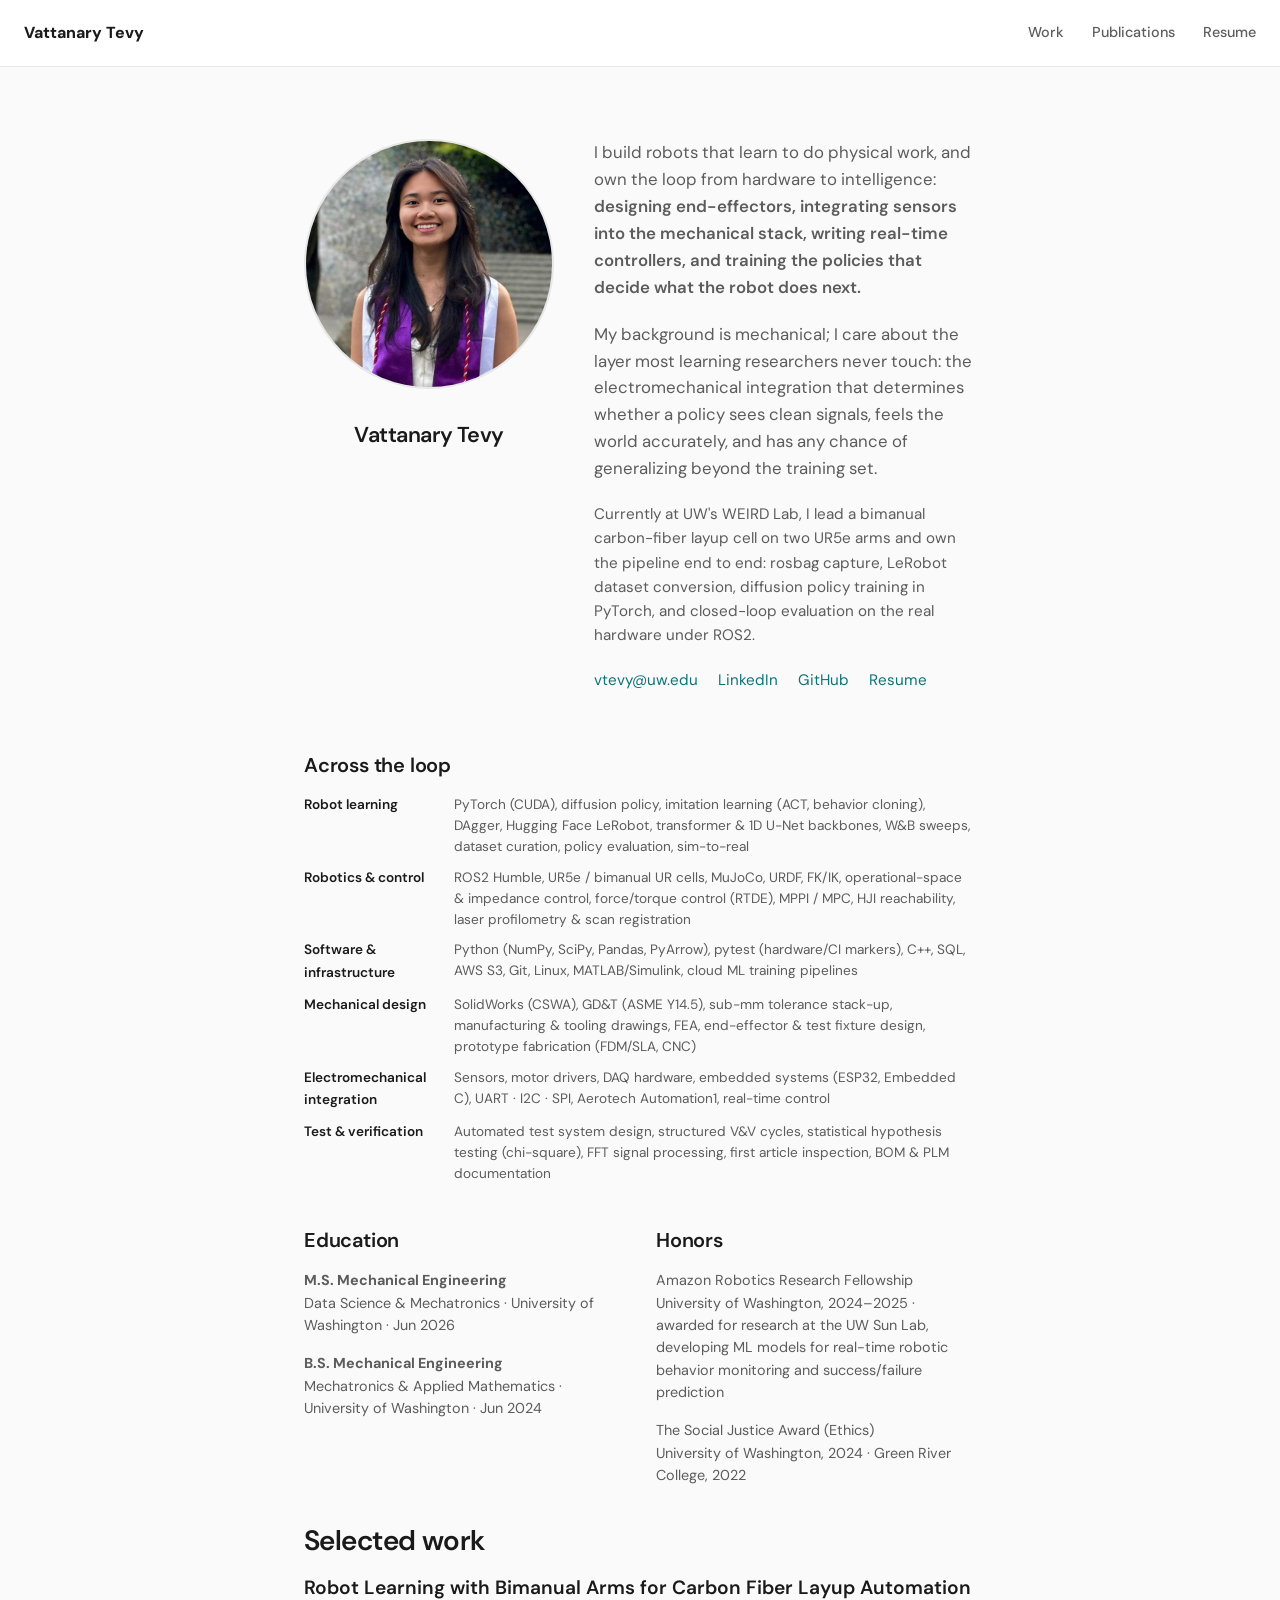
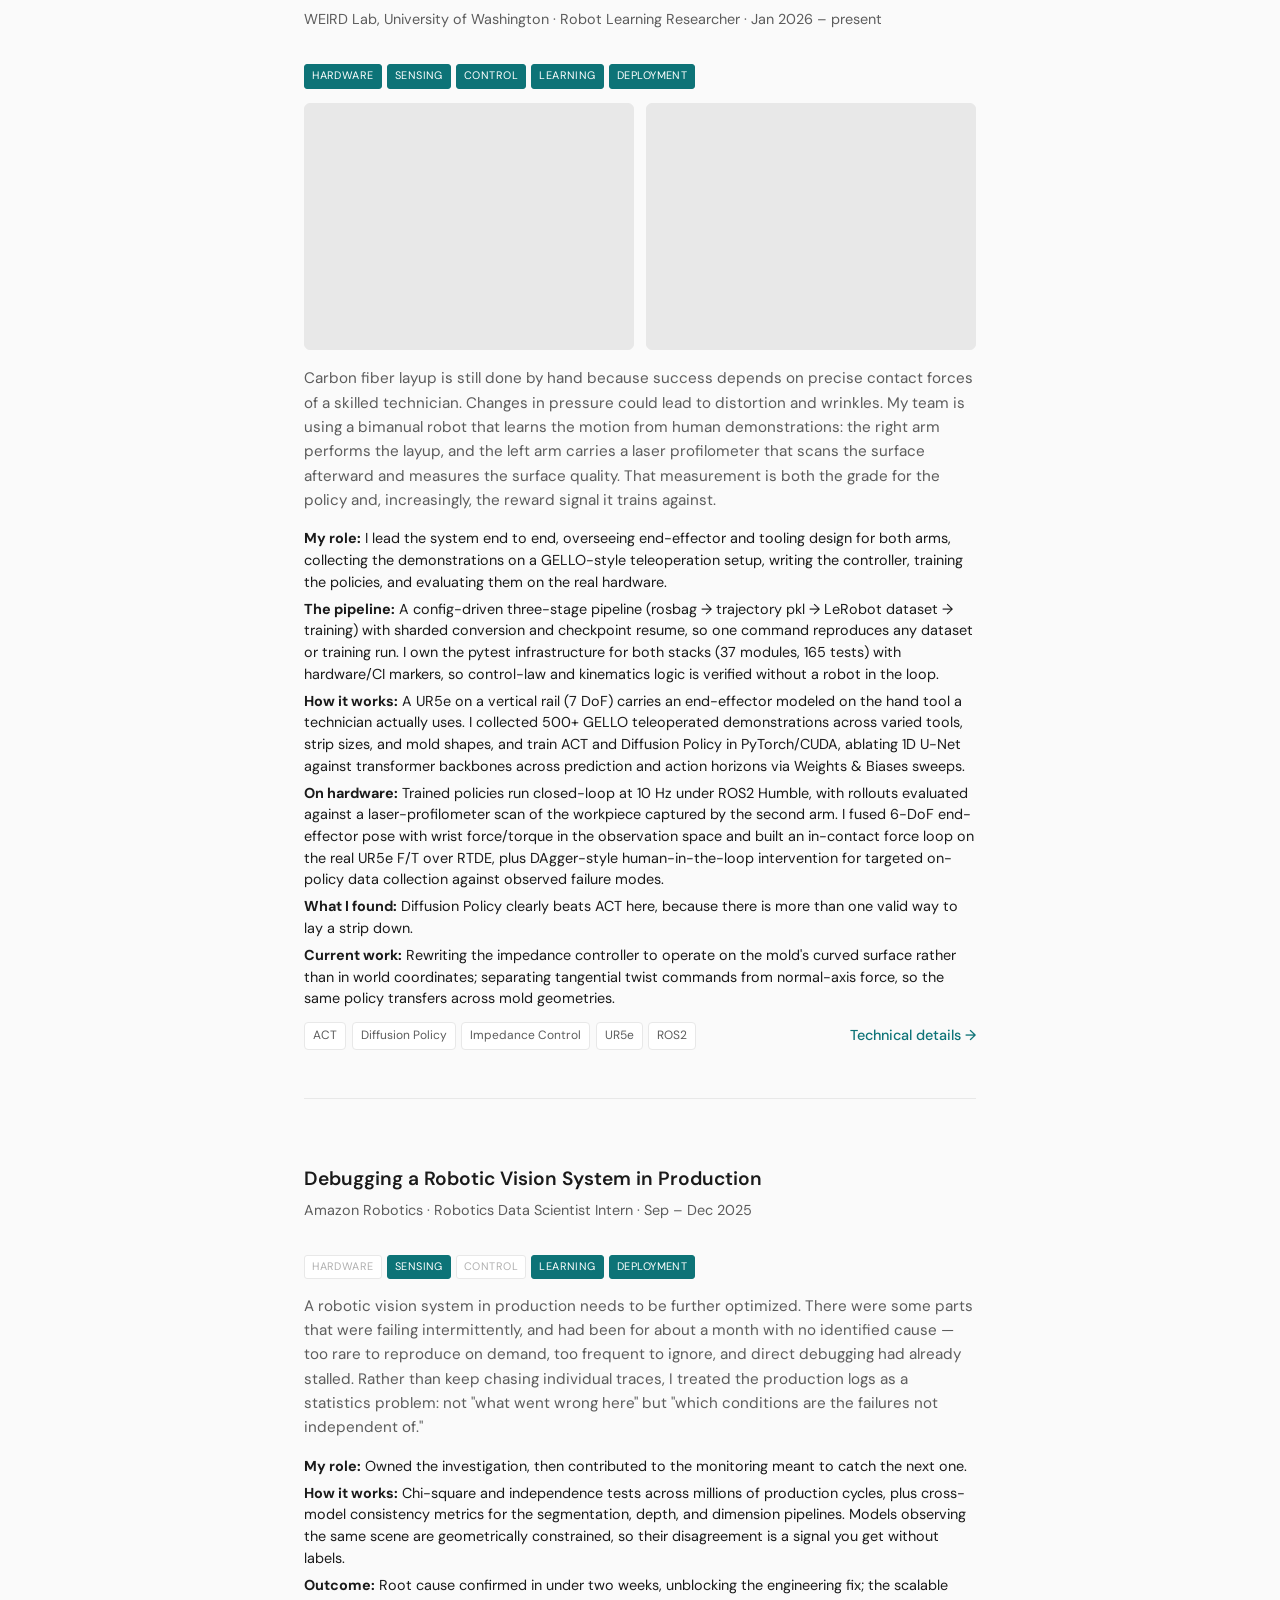
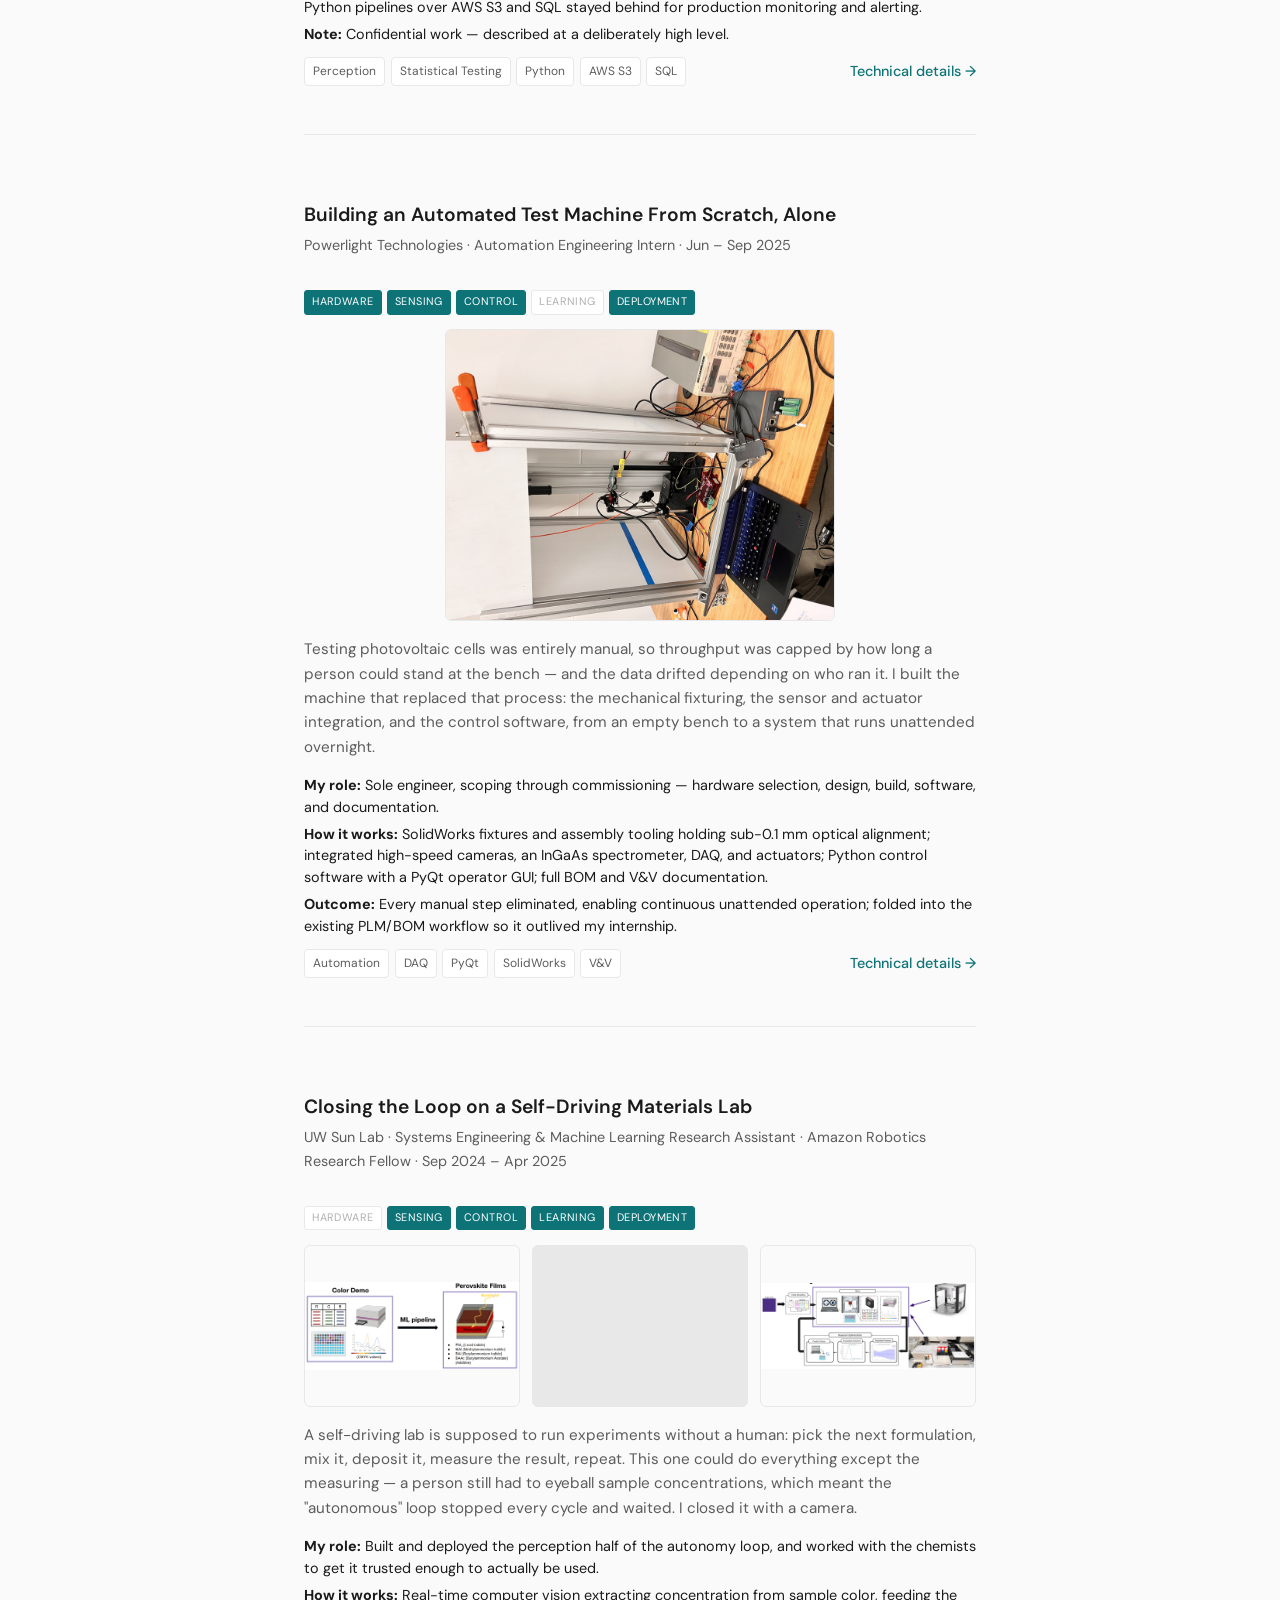
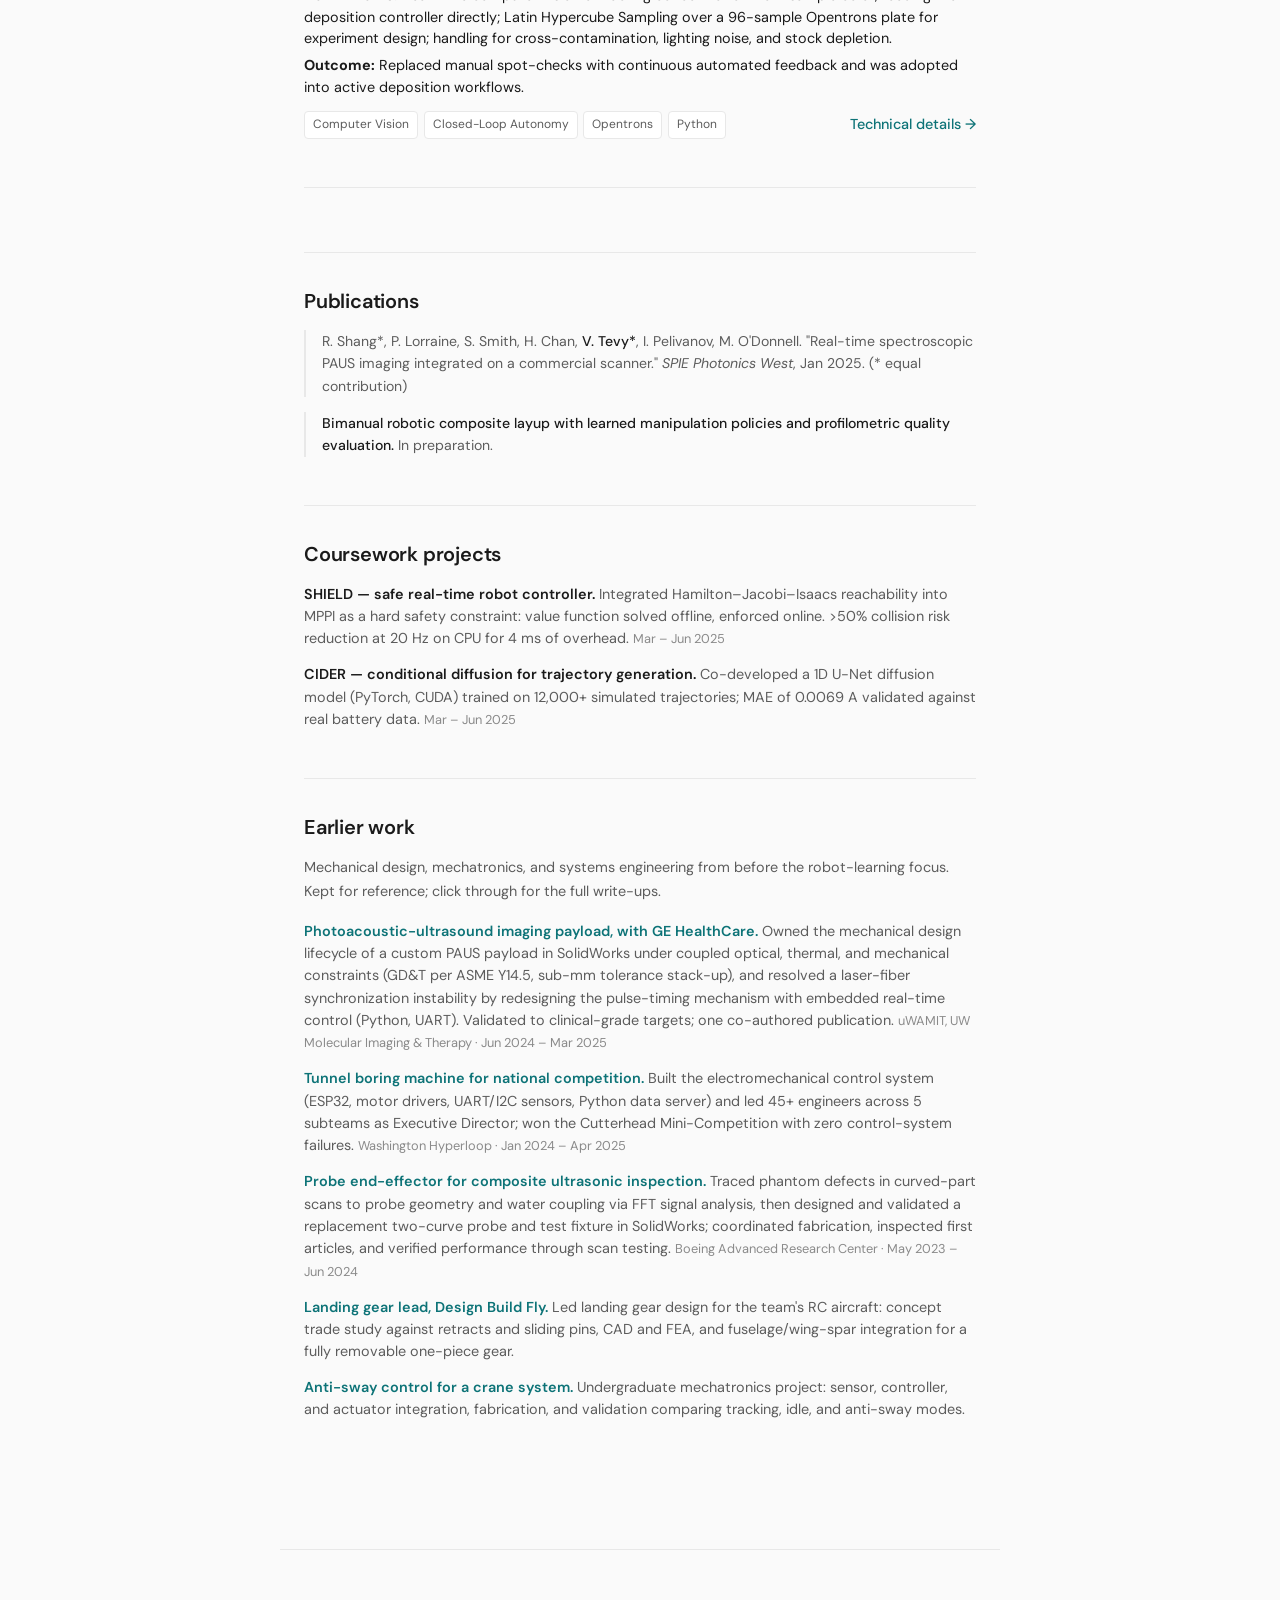
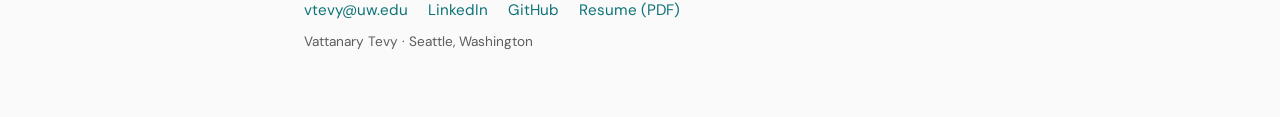
==== commit 4d4ef238: "Compress all media for page load Assets were 262 MB, and the front page alone pulled ~137 MB of vide" ====
--- a/index.html
+++ b/index.html
@@ -112,8 +112,8 @@
         <span class="on">Hardware</span><span class="on">Sensing</span><span class="on">Control</span><span class="on">Learning</span><span class="on">Deployment</span>
       </div>
       <div class="project-block-visuals img-2">
-        <!-- <img src="assets/img/geodude_teleop.png" alt="Teleoperation setup for collecting layup demonstrations" /> -->
-        <video src="assets/img/stringer_layup.webm" muted playsinline loop autoplay></video>
+        <!-- <img src="assets/img/geodude_teleop.jpg" alt="Teleoperation setup for collecting layup demonstrations" /> -->
+        <video src="assets/img/stringer_layup.mp4" muted playsinline loop autoplay></video>
         <video src="assets/img/geodude_gello_tool.mp4" muted playsinline loop autoplay></video>
       </div>
       <p class="project-block-summary">
@@ -216,8 +216,8 @@
       </div>
       <div class="project-block-visuals">
         <img src="assets/img/mara_architecture.png" alt="MARA system architecture" />
-        <video src="assets/img/mara_demo.MOV" muted playsinline loop autoplay></video>
-        <img src="assets/img/mara_workflow.png" alt="MARA experiment workflow" />
+        <video src="assets/img/mara_demo.mp4" muted playsinline loop autoplay></video>
+        <img src="assets/img/mara_workflow.jpg" alt="MARA experiment workflow" />
       </div>
       <p class="project-block-summary">
         A self-driving lab is supposed to run experiments without a human: pick the
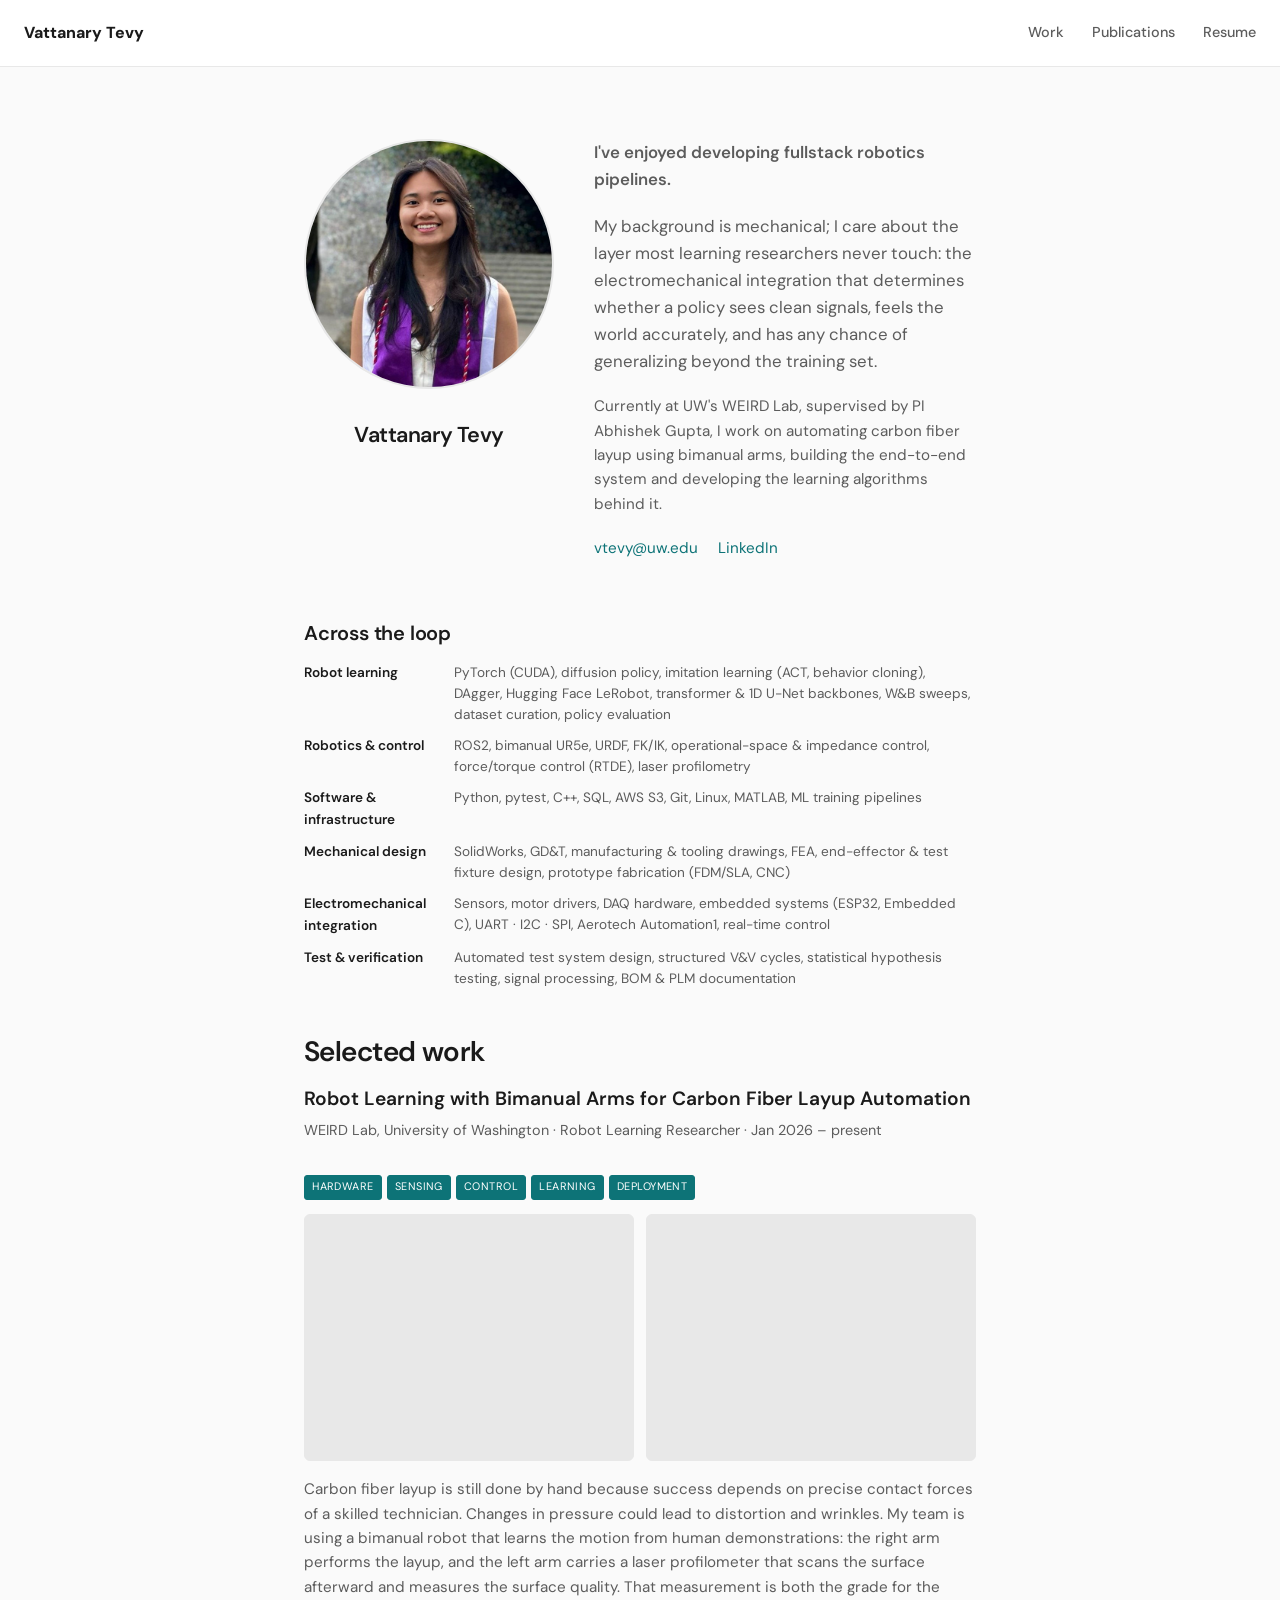
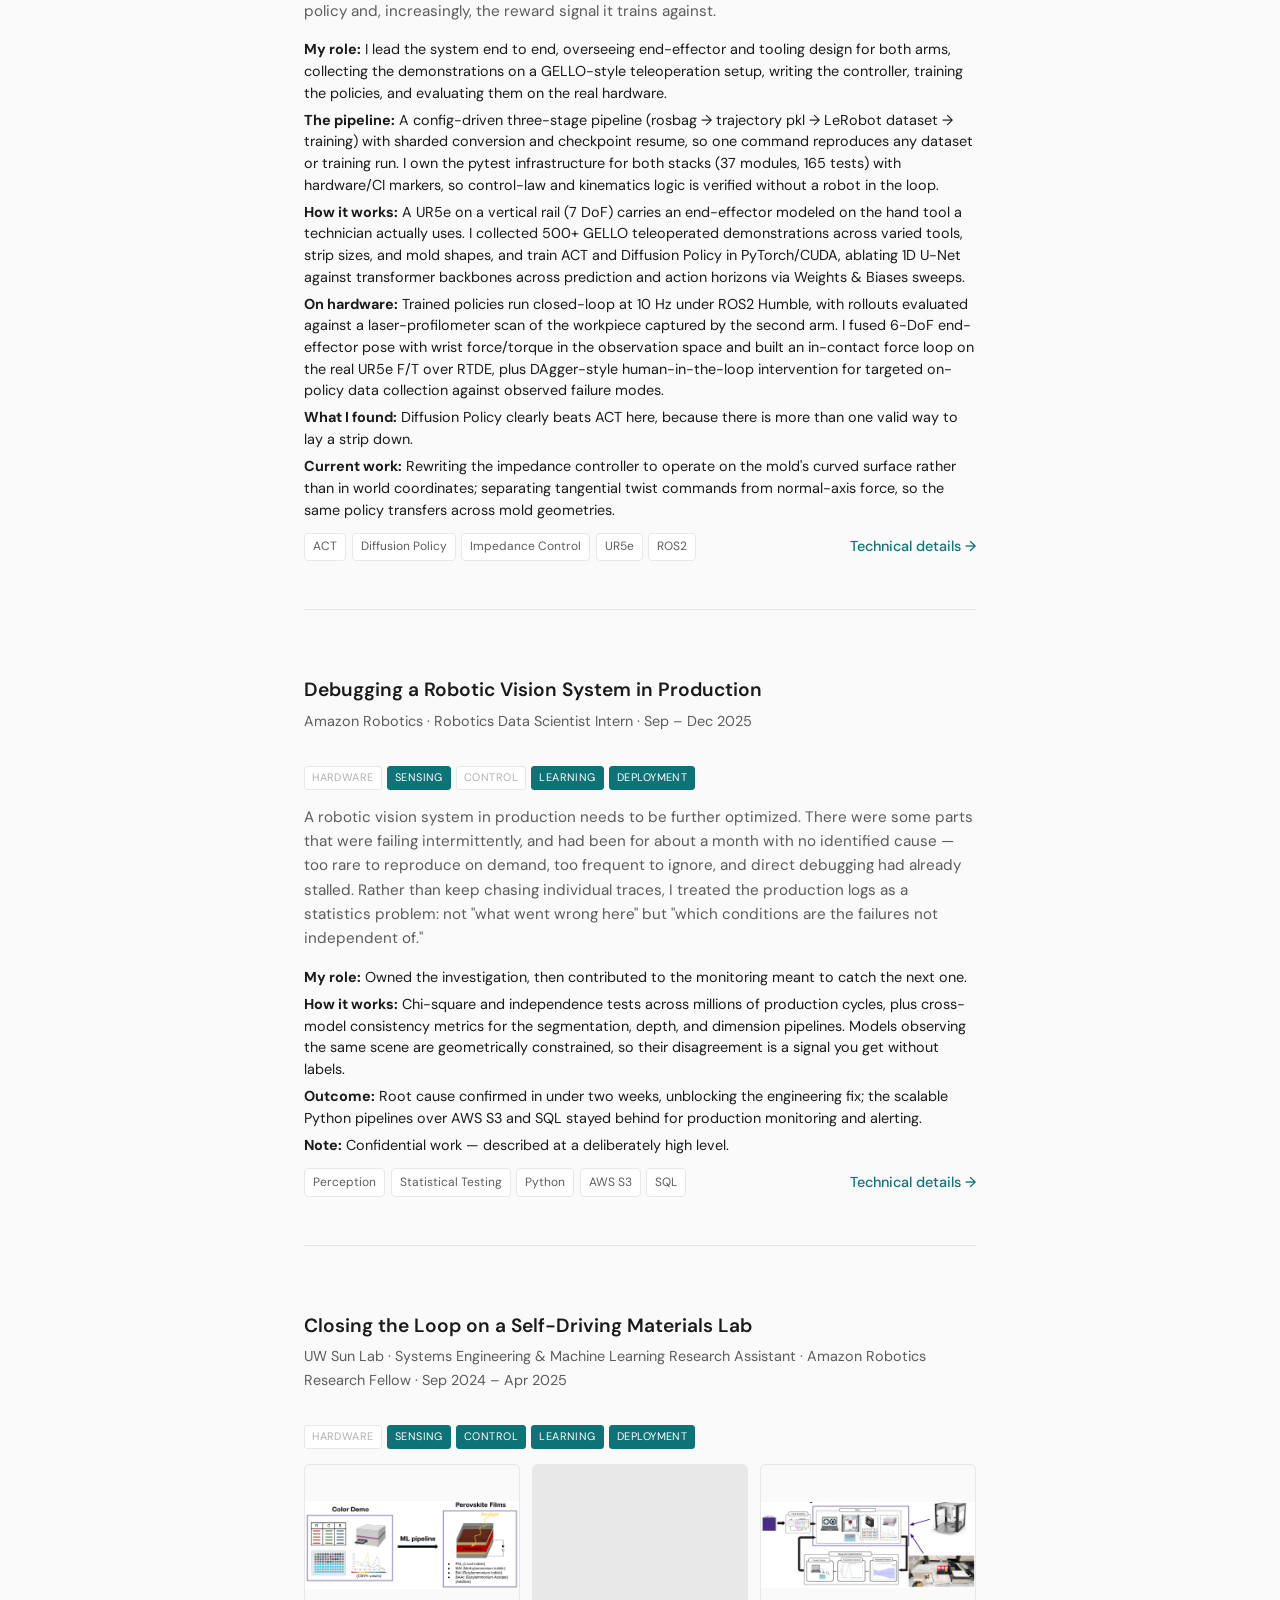
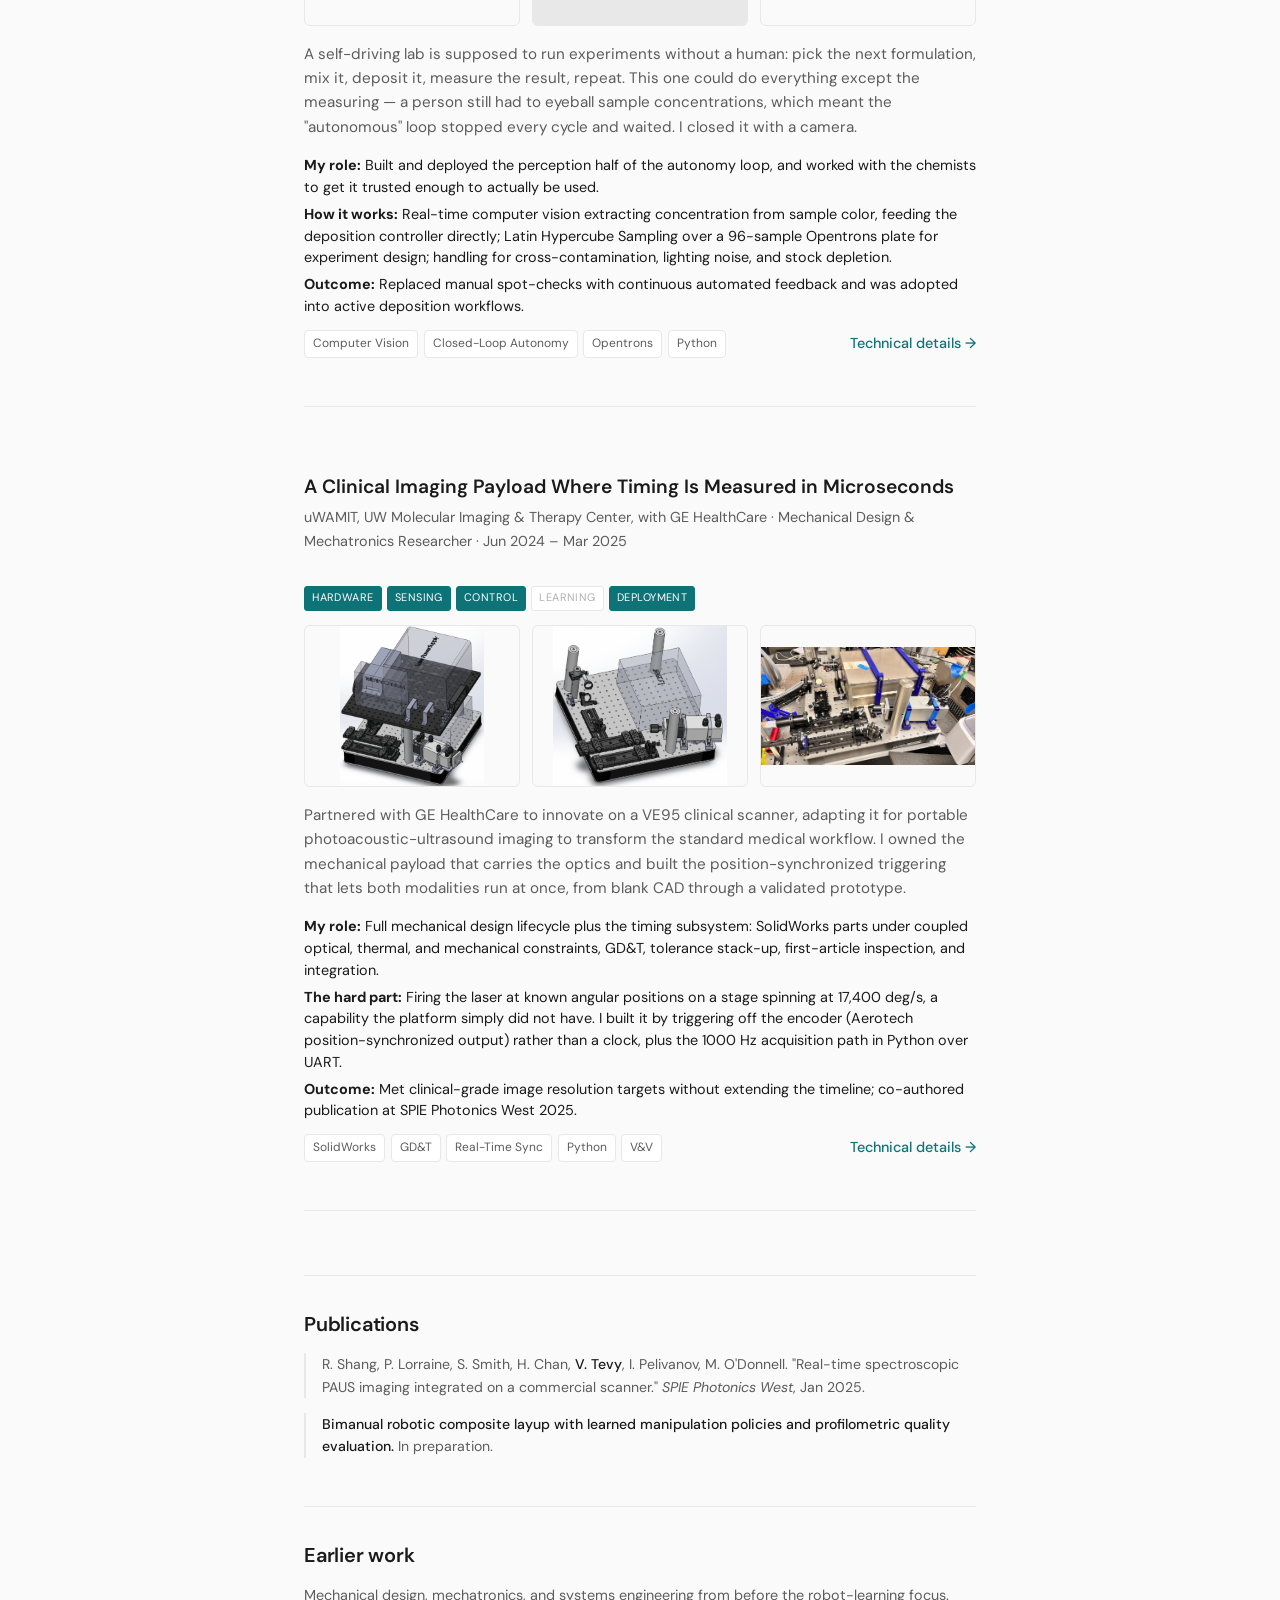
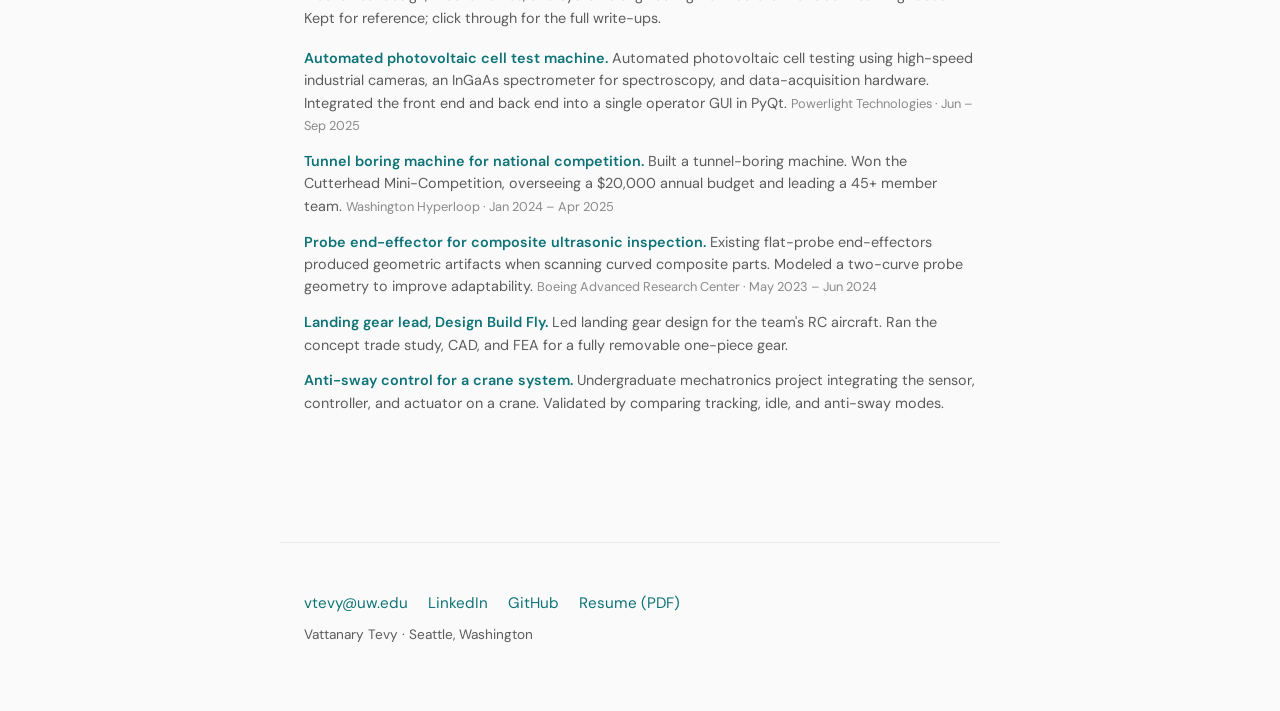
==== commit 5287bf33: "Slim down front page and reorder selected work Trim the hero intro to three short paragraphs, drop G" ====
--- a/index.html
+++ b/index.html
@@ -4,7 +4,7 @@
   <meta charset="UTF-8" />
   <meta name="viewport" content="width=device-width, initial-scale=1.0" />
   <title>Vattanary Tevy — Robotics &amp; Automation Engineer</title>
-  <meta name="description" content="Robotics and automation engineer building and deploying learned policies on real robotic hardware: rosbag capture, LeRobot dataset conversion, diffusion policy training in PyTorch, and closed-loop evaluation on UR5e arms under ROS2." />
+  <meta name="description" content="Robotics engineer developing fullstack robotics pipelines. Currently at UW's WEIRD Lab, automating carbon fiber layup with bimanual arms." />
   <link rel="stylesheet" href="assets/css/style.css" />
 </head>
 <body>
@@ -25,26 +25,21 @@
       </div>
       <div class="hero-right">
         <p class="positioning">
-          I build robots that learn to do physical work, and own the loop from hardware to intelligence: 
-          <strong>designing end-effectors, integrating sensors into the mechanical stack, writing real-time controllers, 
-            and training the policies that decide what the robot does next.</strong>
-          </p> 
+          <strong>I've enjoyed developing fullstack robotics pipelines.</strong>
+        </p>
         <p class="positioning">
-          My background is mechanical; I care about the layer most learning researchers never touch: 
+          My background is mechanical; I care about the layer most learning researchers never touch:
           the electromechanical integration that determines whether a policy sees clean signals, feels the world accurately, and has any chance of generalizing beyond the training set.
         </p>
         <p class="positioning" style="font-size: 0.95rem; color: var(--text-muted);">
-          Currently at UW's WEIRD Lab, I lead a bimanual carbon-fiber layup cell on
-          two UR5e arms and own the pipeline end to end: rosbag capture, LeRobot
-          dataset conversion, diffusion policy training in PyTorch, and closed-loop
-          evaluation on the real hardware under ROS2.
+          Currently at UW's WEIRD Lab, supervised by PI Abhishek Gupta, I work on
+          automating carbon fiber layup using bimanual arms, building the end-to-end
+          system and developing the learning algorithms behind it.
         </p>
 
         <p class="contact-inline">
           <a href="mailto:vtevy@uw.edu">vtevy@uw.edu</a>
           <a href="https://www.linkedin.com/in/vattanary-tevy" target="_blank" rel="noopener">LinkedIn</a>
-          <a href="https://github.com/VattanaryT" target="_blank" rel="noopener">GitHub</a>
-          <a href="resume/Vattanary_Tevy_Resume.pdf" target="_blank" rel="noopener">Resume</a>
         </p>
       </div>
     </section>
@@ -54,19 +49,19 @@
       <div class="skill-groups">
         <dl class="skill-group">
           <dt>Robot learning</dt>
-          <dd>PyTorch (CUDA), diffusion policy, imitation learning (ACT, behavior cloning), DAgger, Hugging Face LeRobot, transformer &amp; 1D U-Net backbones, W&amp;B sweeps, dataset curation, policy evaluation, sim-to-real</dd>
+          <dd>PyTorch (CUDA), diffusion policy, imitation learning (ACT, behavior cloning), DAgger, Hugging Face LeRobot, transformer &amp; 1D U-Net backbones, W&amp;B sweeps, dataset curation, policy evaluation</dd>
         </dl>
         <dl class="skill-group">
           <dt>Robotics &amp; control</dt>
-          <dd>ROS2 Humble, UR5e / bimanual UR cells, MuJoCo, URDF, FK/IK, operational-space &amp; impedance control, force/torque control (RTDE), MPPI / MPC, HJI reachability, laser profilometry &amp; scan registration</dd>
+          <dd>ROS2, bimanual UR5e, URDF, FK/IK, operational-space &amp; impedance control, force/torque control (RTDE), laser profilometry</dd>
         </dl>
         <dl class="skill-group">
           <dt>Software &amp; infrastructure</dt>
-          <dd>Python (NumPy, SciPy, Pandas, PyArrow), pytest (hardware/CI markers), C++, SQL, AWS S3, Git, Linux, MATLAB/Simulink, cloud ML training pipelines</dd>
+          <dd>Python, pytest, C++, SQL, AWS S3, Git, Linux, MATLAB, ML training pipelines</dd>
         </dl>
         <dl class="skill-group">
           <dt>Mechanical design</dt>
-          <dd>SolidWorks (CSWA), GD&amp;T (ASME Y14.5), sub-mm tolerance stack-up, manufacturing &amp; tooling drawings, FEA, end-effector &amp; test fixture design, prototype fabrication (FDM/SLA, CNC)</dd>
+          <dd>SolidWorks, GD&amp;T, manufacturing &amp; tooling drawings, FEA, end-effector &amp; test fixture design, prototype fabrication (FDM/SLA, CNC)</dd>
         </dl>
         <dl class="skill-group">
           <dt>Electromechanical integration</dt>
@@ -74,11 +69,12 @@
         </dl>
         <dl class="skill-group">
           <dt>Test &amp; verification</dt>
-          <dd>Automated test system design, structured V&amp;V cycles, statistical hypothesis testing (chi-square), FFT signal processing, first article inspection, BOM &amp; PLM documentation</dd>
-        </dl>
-      </div>
-    </section>
-
+          <dd>Automated test system design, structured V&amp;V cycles, statistical hypothesis testing, signal processing, BOM &amp; PLM documentation</dd>
+        </dl>
+      </div>
+    </section>
+
+    <!-- Education & honors hidden
     <div class="info-grid">
       <section class="about-section">
         <h2>Education</h2>
@@ -92,6 +88,7 @@
         <p>The Social Justice Award (Ethics)<br />University of Washington, 2024 · Green River College, 2022</p>
       </section>
     </div>
+    -->
 
     <h2 class="page-title" id="work">Selected work</h2>
     <!-- <p class="page-subtitle">
@@ -171,39 +168,7 @@
       </div>
     </article>
 
-    <!-- 3. Powerlight -->
-    <article class="project-block" id="powerlight">
-      <div class="project-block-header">
-        <div>
-          <h3>Building an Automated Test Machine From Scratch, Alone</h3>
-          <p class="project-block-role">Powerlight Technologies · Automation Engineering Intern · Jun – Sep 2025</p>
-        </div>
-      </div>
-      <div class="stack-bar">
-        <span class="on">Hardware</span><span class="on">Sensing</span><span class="on">Control</span><span>Learning</span><span class="on">Deployment</span>
-      </div>
-      <div class="project-block-visuals img-1">
-        <img src="assets/img/powerlight_setup.jpg" alt="Automated PV cell test station" />
-      </div>
-      <p class="project-block-summary">
-        Testing photovoltaic cells was entirely manual, so throughput was capped by
-        how long a person could stand at the bench — and the data drifted depending
-        on who ran it. I built the machine that replaced that process: the
-        mechanical fixturing, the sensor and actuator integration, and the control
-        software, from an empty bench to a system that runs unattended overnight.
-      </p>
-      <ul class="project-block-bullets">
-        <li><strong>My role:</strong> Sole engineer, scoping through commissioning — hardware selection, design, build, software, and documentation.</li>
-        <li><strong>How it works:</strong> SolidWorks fixtures and assembly tooling holding sub-0.1 mm optical alignment; integrated high-speed cameras, an InGaAs spectrometer, DAQ, and actuators; Python control software with a PyQt operator GUI; full BOM and V&amp;V documentation.</li>
-        <li><strong>Outcome:</strong> Every manual step eliminated, enabling continuous unattended operation; folded into the existing PLM/BOM workflow so it outlived my internship.</li>
-      </ul>
-      <div class="project-block-footer">
-        <span class="project-block-tags"><span>Automation</span><span>DAQ</span><span>PyQt</span><span>SolidWorks</span><span>V&amp;V</span></span>
-        <a href="projects/powerlight.html" class="project-block-link">Technical details →</a>
-      </div>
-    </article>
-
-    <!-- 4. Sun Lab / MARA -->
+    <!-- 3. Sun Lab / MARA -->
     <article class="project-block" id="sun-lab">
       <div class="project-block-header">
         <div>
@@ -237,14 +202,48 @@
       </div>
     </article>
 
+    <!-- 4. uWAMIT / PAUS -->
+    <article class="project-block" id="uwamit">
+      <div class="project-block-header">
+        <div>
+          <h3>A Clinical Imaging Payload Where Timing Is Measured in Microseconds</h3>
+          <p class="project-block-role">uWAMIT, UW Molecular Imaging &amp; Therapy Center, with GE HealthCare · Mechanical Design &amp; Mechatronics Researcher · Jun 2024 – Mar 2025</p>
+        </div>
+      </div>
+      <div class="stack-bar">
+        <span class="on">Hardware</span><span class="on">Sensing</span><span class="on">Control</span><span>Learning</span><span class="on">Deployment</span>
+      </div>
+      <div class="project-block-visuals">
+        <img src="assets/img/paus_cad.png" alt="PAUS payload CAD assembly" />
+        <img src="assets/img/paus_partial_cad.png" alt="PAUS optical subsystem CAD" />
+        <img src="assets/img/paus_system.jpg" alt="Assembled PAUS system" />
+      </div>
+      <p class="project-block-summary">
+        Partnered with GE HealthCare to innovate on a VE95 clinical scanner,
+        adapting it for portable photoacoustic-ultrasound imaging to transform the
+        standard medical workflow. I owned the mechanical payload that carries the
+        optics and built the position-synchronized triggering that lets both
+        modalities run at once, from blank CAD through a validated prototype.
+      </p>
+      <ul class="project-block-bullets">
+        <li><strong>My role:</strong> Full mechanical design lifecycle plus the timing subsystem: SolidWorks parts under coupled optical, thermal, and mechanical constraints, GD&amp;T, tolerance stack-up, first-article inspection, and integration.</li>
+        <li><strong>The hard part:</strong> Firing the laser at known angular positions on a stage spinning at 17,400 deg/s, a capability the platform simply did not have. I built it by triggering off the encoder (Aerotech position-synchronized output) rather than a clock, plus the 1000 Hz acquisition path in Python over UART.</li>
+        <li><strong>Outcome:</strong> Met clinical-grade image resolution targets without extending the timeline; co-authored publication at SPIE Photonics West 2025.</li>
+      </ul>
+      <div class="project-block-footer">
+        <span class="project-block-tags"><span>SolidWorks</span><span>GD&amp;T</span><span>Real-Time Sync</span><span>Python</span><span>V&amp;V</span></span>
+        <a href="projects/uwamit.html" class="project-block-link">Technical details &rarr;</a>
+      </div>
+    </article>
+
     <!-- Publications -->
     <section class="minor-section" id="publications">
       <h2>Publications</h2>
       <ul class="pub-list">
         <li>
-          R. Shang*, P. Lorraine, S. Smith, H. Chan, <strong>V. Tevy*</strong>, I. Pelivanov, M. O'Donnell.
+          R. Shang, P. Lorraine, S. Smith, H. Chan, <strong>V. Tevy</strong>, I. Pelivanov, M. O'Donnell.
           "Real-time spectroscopic PAUS imaging integrated on a commercial scanner."
-          <em>SPIE Photonics West</em>, Jan 2025. <span class="meta">(* equal contribution)</span>
+          <em>SPIE Photonics West</em>, Jan 2025.
         </li>
         <li>
           <strong>Bimanual robotic composite layup with learned manipulation policies and profilometric quality evaluation.</strong>
@@ -253,10 +252,11 @@
       </ul>
     </section>
 
-    <!-- Graduate coursework projects -->
+    <!-- Coursework projects hidden
+     Graduate coursework projects 
     <section class="minor-section" id="coursework">
       <h2>Coursework projects</h2>
-      <!-- <p>Course projects from my M.S. — smaller in scope than the work above.</p> -->
+       <p>Course projects from my M.S. — smaller in scope than the work above.</p> 
       <ul class="minor-list">
         <li>
           <strong>SHIELD — safe real-time robot controller.</strong>
@@ -271,14 +271,16 @@
           simulated trajectories; MAE of 0.0069 A validated against real battery data.
           <span class="meta">Mar – Jun 2025</span>
         </li>
-        <!-- <li>
+         <li>
           <strong>3–6 DoF robotic arm — CAD through motion planning.</strong>
           Designed the arm in SolidWorks, exported to URDF, implemented FK/IK and
           motion planning in ROS, and validated in MuJoCo.
           <span class="meta">Mar – Jun 2024</span>
-        </li> -->
-      </ul>
-    </section>
+        </li> 
+      </ul>
+    </section>
+    -->
+
 
     <!-- Earlier work -->
     <section class="minor-section" id="earlier-work">
@@ -286,27 +288,27 @@
       <p>Mechanical design, mechatronics, and systems engineering from before the robot-learning focus. Kept for reference; click through for the full write-ups.</p>
       <ul class="minor-list">
         <li>
-          <strong><a href="projects/uwamit.html">Photoacoustic-ultrasound imaging payload, with GE HealthCare.</a></strong>
-          Owned the mechanical design lifecycle of a custom PAUS payload in SolidWorks under coupled optical, thermal, and mechanical constraints (GD&amp;T per ASME Y14.5, sub-mm tolerance stack-up), and resolved a laser-fiber synchronization instability by redesigning the pulse-timing mechanism with embedded real-time control (Python, UART). Validated to clinical-grade targets; one co-authored publication.
-          <span class="meta">uWAMIT, UW Molecular Imaging &amp; Therapy · Jun 2024 – Mar 2025</span>
+          <strong><a href="projects/powerlight.html">Automated photovoltaic cell test machine.</a></strong>
+          Automated photovoltaic cell testing using high-speed industrial cameras, an InGaAs spectrometer for spectroscopy, and data-acquisition hardware. Integrated the front end and back end into a single operator GUI in PyQt.
+          <span class="meta">Powerlight Technologies · Jun &ndash; Sep 2025</span>
         </li>
         <li>
           <strong><a href="projects/washington-hyperloop.html">Tunnel boring machine for national competition.</a></strong>
-          Built the electromechanical control system (ESP32, motor drivers, UART/I2C sensors, Python data server) and led 45+ engineers across 5 subteams as Executive Director; won the Cutterhead Mini-Competition with zero control-system failures.
-          <span class="meta">Washington Hyperloop · Jan 2024 – Apr 2025</span>
+          Built a tunnel-boring machine. Won the Cutterhead Mini-Competition, overseeing a $20,000 annual budget and leading a 45+ member team.
+          <span class="meta">Washington Hyperloop · Jan 2024 &ndash; Apr 2025</span>
         </li>
         <li>
           <strong><a href="projects/boeing-arc.html">Probe end-effector for composite ultrasonic inspection.</a></strong>
-          Traced phantom defects in curved-part scans to probe geometry and water coupling via FFT signal analysis, then designed and validated a replacement two-curve probe and test fixture in SolidWorks; coordinated fabrication, inspected first articles, and verified performance through scan testing.
-          <span class="meta">Boeing Advanced Research Center · May 2023 – Jun 2024</span>
+          Existing flat-probe end-effectors produced geometric artifacts when scanning curved composite parts. Modeled a two-curve probe geometry to improve adaptability.
+          <span class="meta">Boeing Advanced Research Center · May 2023 &ndash; Jun 2024</span>
         </li>
         <li>
           <strong><a href="projects/design-build-fly.html">Landing gear lead, Design Build Fly.</a></strong>
-          Led landing gear design for the team's RC aircraft: concept trade study against retracts and sliding pins, CAD and FEA, and fuselage/wing-spar integration for a fully removable one-piece gear.
+          Led landing gear design for the team's RC aircraft. Ran the concept trade study, CAD, and FEA for a fully removable one-piece gear.
         </li>
         <li>
           <strong><a href="projects/anti-sway.html">Anti-sway control for a crane system.</a></strong>
-          Undergraduate mechatronics project: sensor, controller, and actuator integration, fabrication, and validation comparing tracking, idle, and anti-sway modes.
+          Undergraduate mechatronics project integrating the sensor, controller, and actuator on a crane. Validated by comparing tracking, idle, and anti-sway modes.
         </li>
       </ul>
     </section>
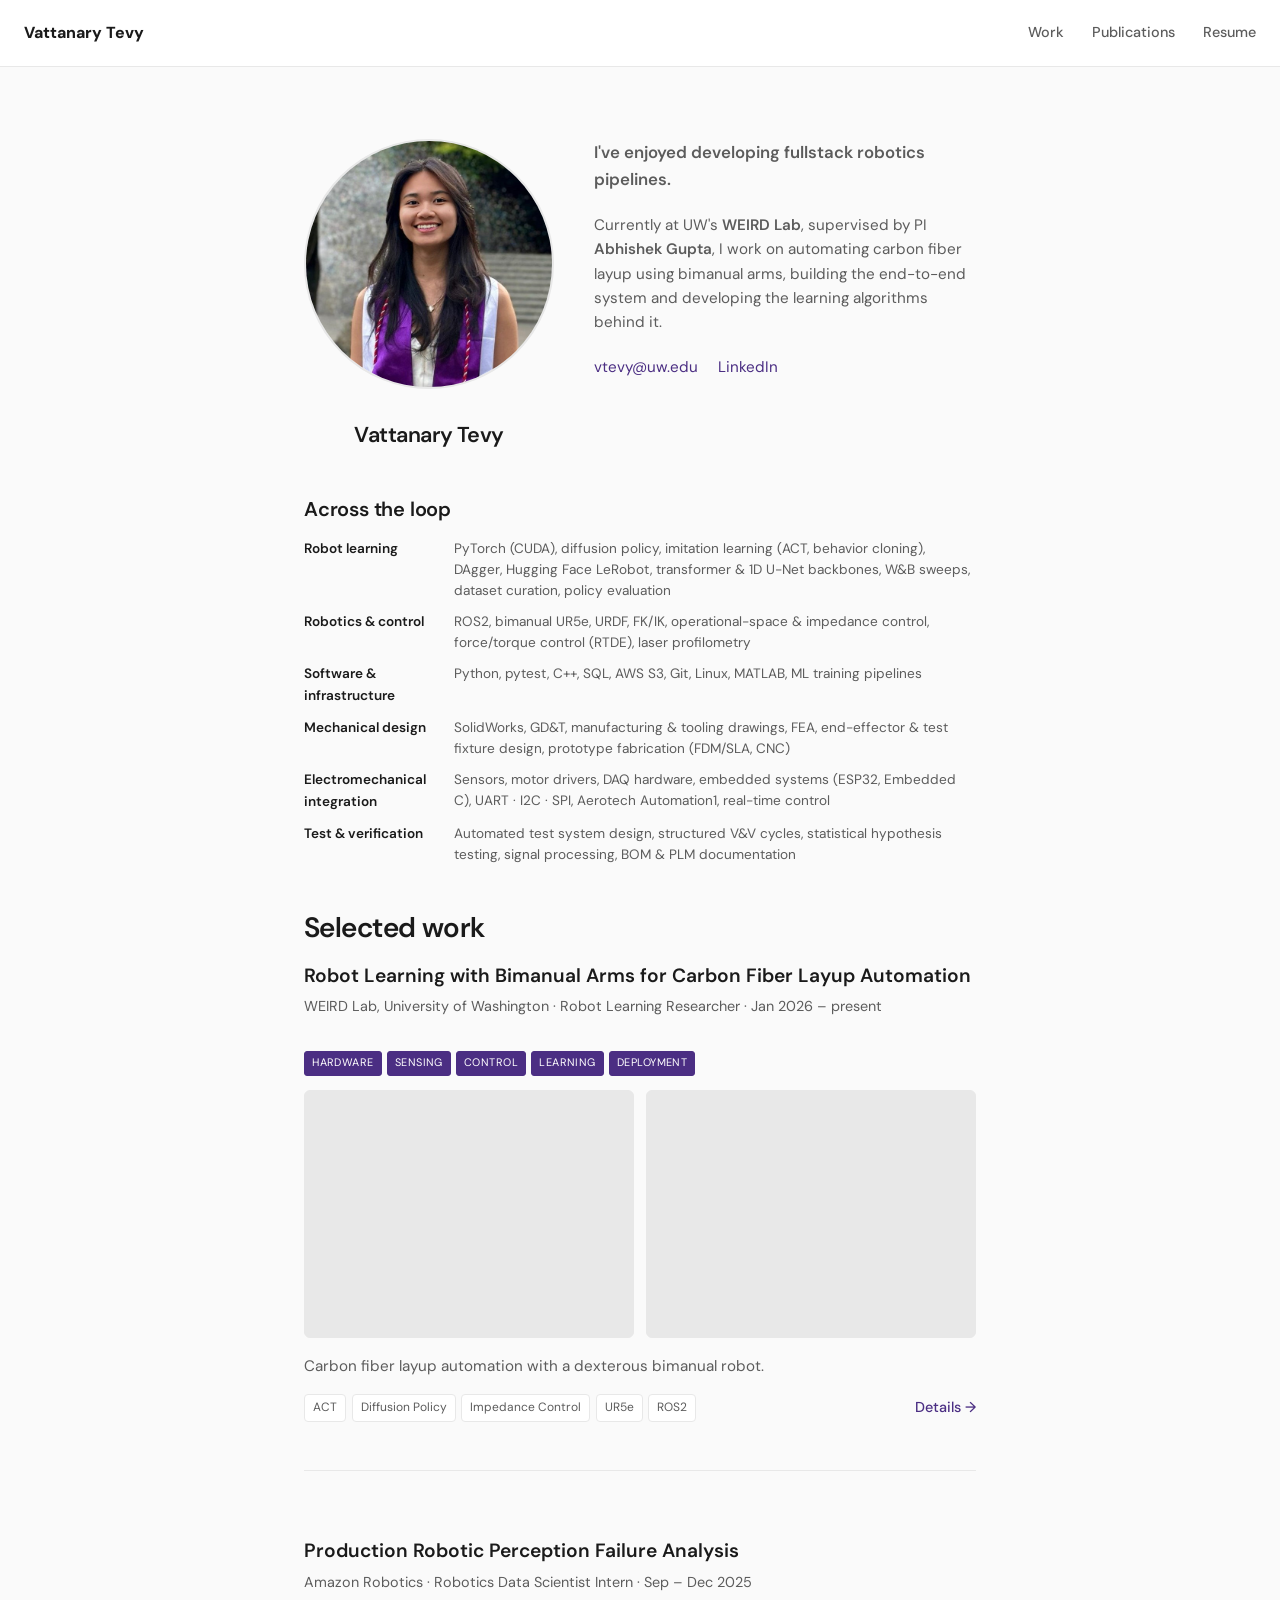
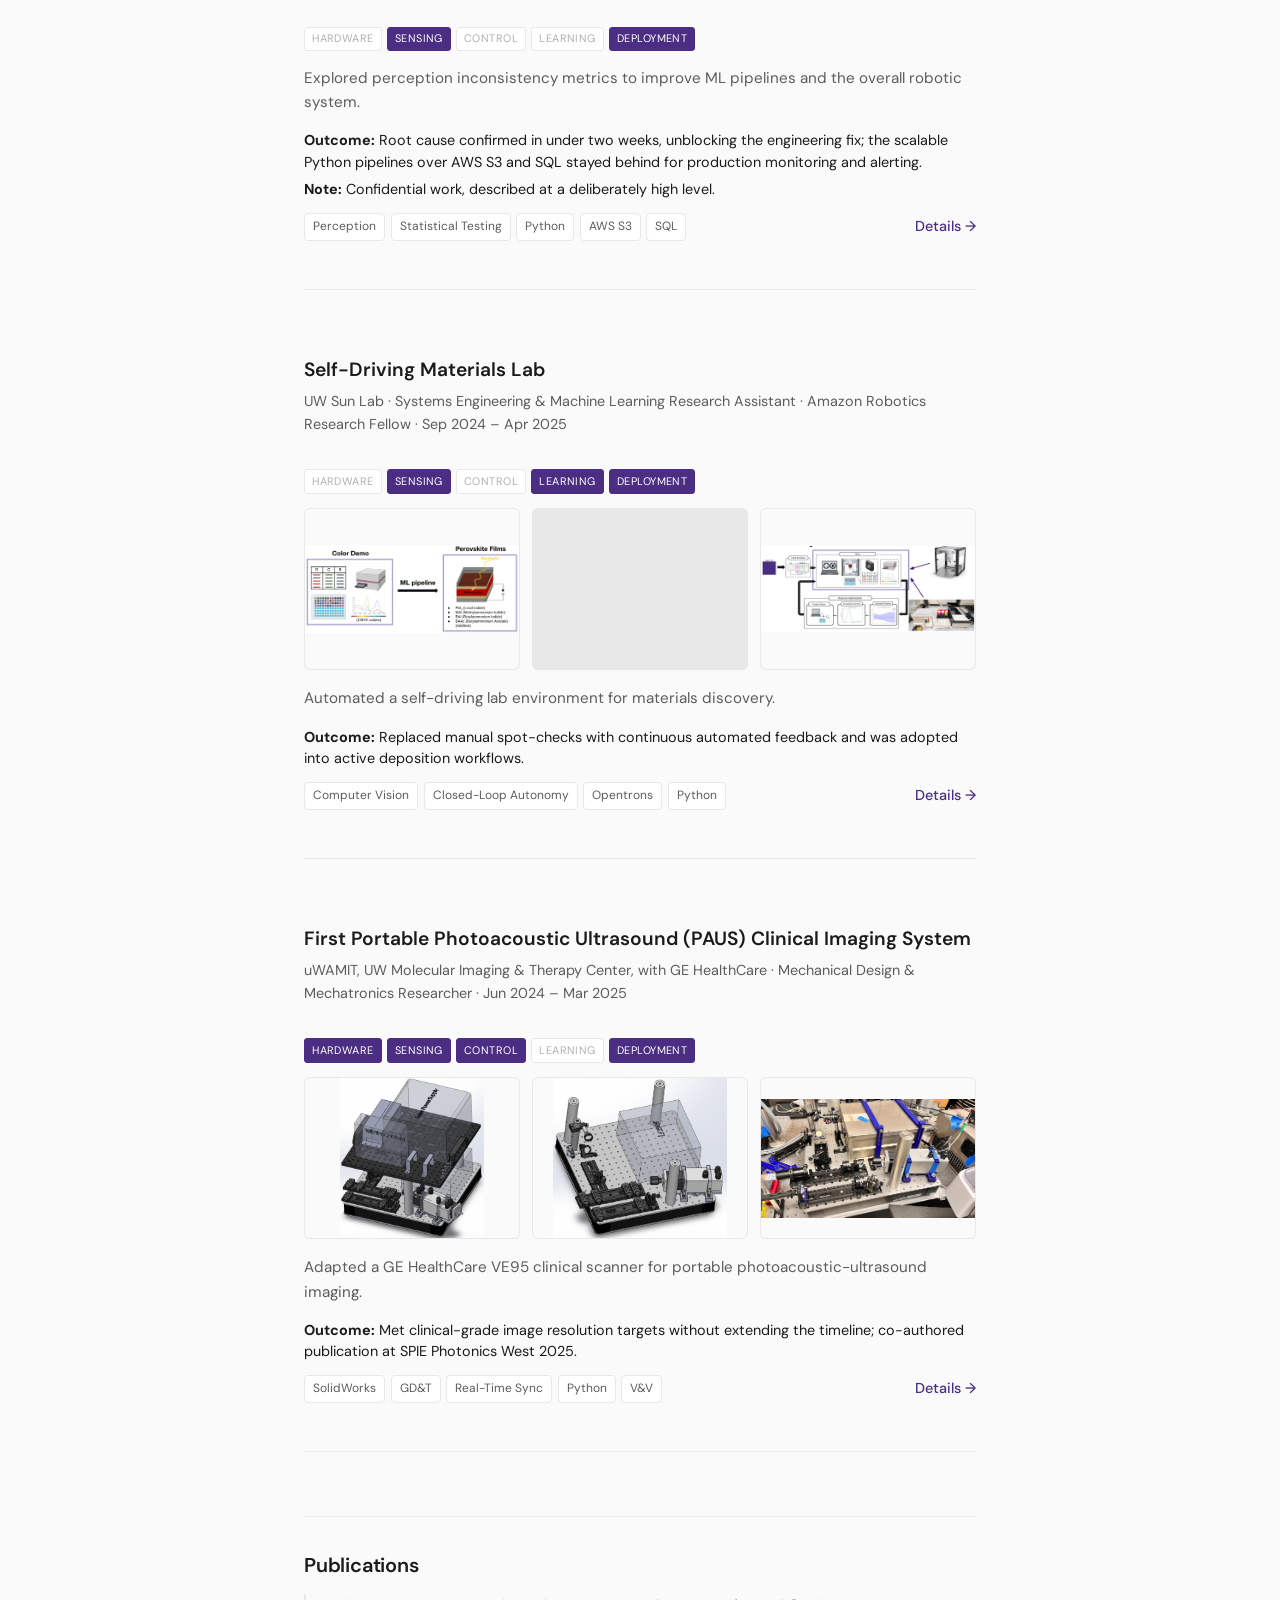
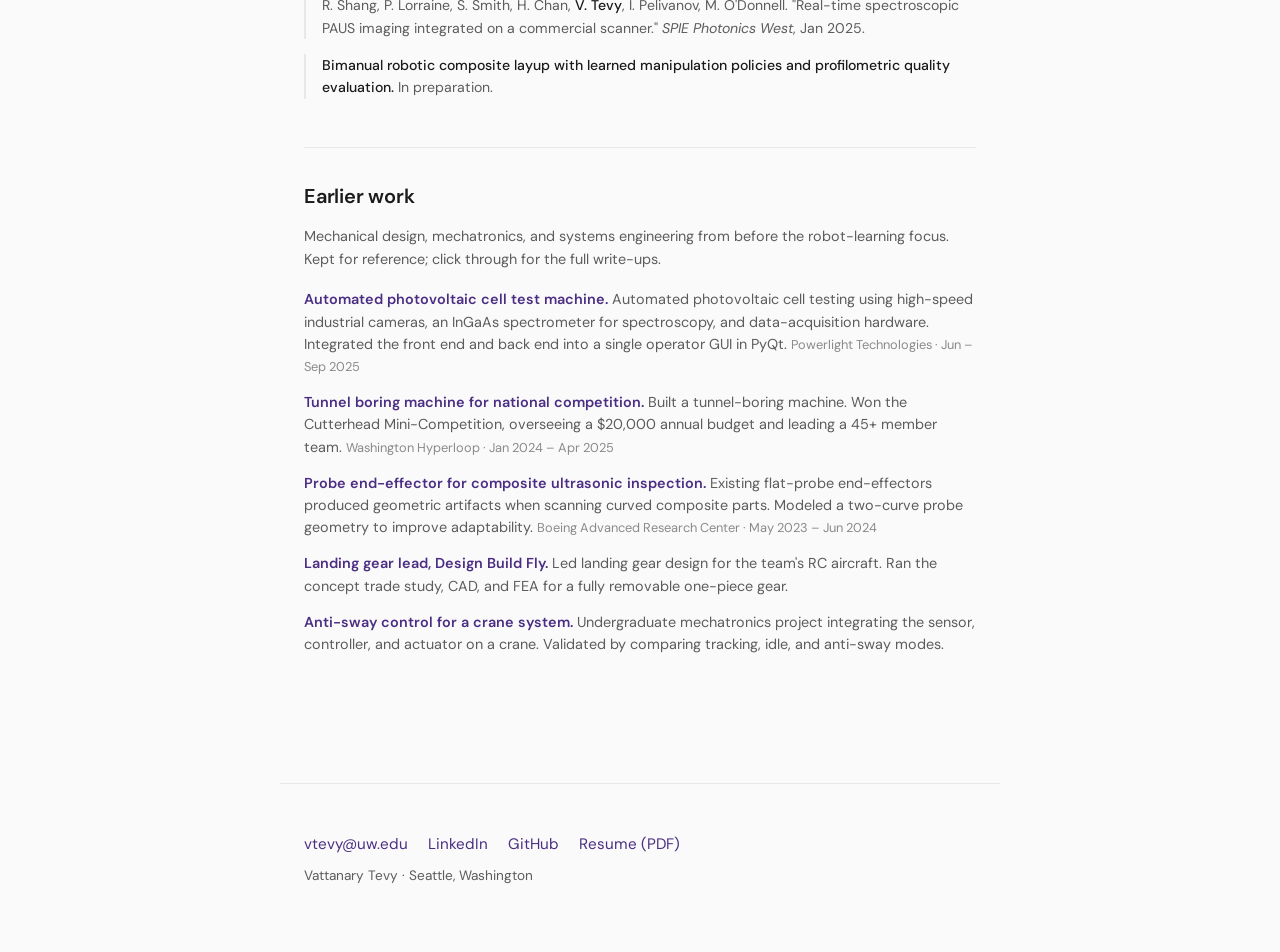
==== commit ccfac4d3: "Apply UW palette, swap in one-page resume, simplify link labels Switch the accent tokens to Husky Pu" ====
--- a/index.html
+++ b/index.html
@@ -5,7 +5,7 @@
   <meta name="viewport" content="width=device-width, initial-scale=1.0" />
   <title>Vattanary Tevy — Robotics &amp; Automation Engineer</title>
   <meta name="description" content="Robotics engineer developing fullstack robotics pipelines. Currently at UW's WEIRD Lab, automating carbon fiber layup with bimanual arms." />
-  <link rel="stylesheet" href="assets/css/style.css" />
+  <link rel="stylesheet" href="assets/css/style.css?v=202609171253" />
 </head>
 <body>
   <header>
@@ -13,7 +13,7 @@
     <nav>
       <a href="#work">Work</a>
       <a href="#publications">Publications</a>
-      <a href="resume/Vattanary_Tevy_Resume.pdf" target="_blank" rel="noopener">Resume</a>
+      <a href="resume/Vattanary_Tevy_Resume.pdf?v=202609171253" target="_blank" rel="noopener">Resume</a>
     </nav>
   </header>
 
@@ -27,14 +27,11 @@
         <p class="positioning">
           <strong>I've enjoyed developing fullstack robotics pipelines.</strong>
         </p>
-        <p class="positioning">
-          My background is mechanical; I care about the layer most learning researchers never touch:
-          the electromechanical integration that determines whether a policy sees clean signals, feels the world accurately, and has any chance of generalizing beyond the training set.
-        </p>
         <p class="positioning" style="font-size: 0.95rem; color: var(--text-muted);">
-          Currently at UW's WEIRD Lab, supervised by PI Abhishek Gupta, I work on
-          automating carbon fiber layup using bimanual arms, building the end-to-end
-          system and developing the learning algorithms behind it.
+          Currently at UW's <strong>WEIRD Lab</strong>, supervised by PI
+          <strong>Abhishek Gupta</strong>, I work on automating carbon fiber layup
+          using bimanual arms, building the end-to-end system and developing the
+          learning algorithms behind it.
         </p>
 
         <p class="contact-inline">
@@ -114,25 +111,11 @@
         <video src="assets/img/geodude_gello_tool.mp4" muted playsinline loop autoplay></video>
       </div>
       <p class="project-block-summary">
-        Carbon fiber layup is still done by hand because success depends on
-        precise contact forces of a skilled technician. Changes in pressure could lead to 
-        distortion and wrinkles. My team is using a bimanual robot that learns the motion from human demonstrations:
-        the right arm performs the layup, and the left arm carries a
-        laser profilometer that scans the surface afterward and measures the surface quality. 
-        That measurement is both the grade for the policy and,
-        increasingly, the reward signal it trains against.
-      </p>
-      <ul class="project-block-bullets">
-        <li><strong>My role:</strong> I lead the system end to end, overseeing end-effector and tooling design for both arms, collecting the demonstrations on a GELLO-style teleoperation setup, writing the controller, training the policies, and evaluating them on the real hardware.</li>
-        <li><strong>The pipeline:</strong> A config-driven three-stage pipeline (rosbag &rarr; trajectory pkl &rarr; LeRobot dataset &rarr; training) with sharded conversion and checkpoint resume, so one command reproduces any dataset or training run. I own the pytest infrastructure for both stacks (37 modules, 165 tests) with hardware/CI markers, so control-law and kinematics logic is verified without a robot in the loop.</li>
-        <li><strong>How it works:</strong> A UR5e on a vertical rail (7 DoF) carries an end-effector modeled on the hand tool a technician actually uses. I collected 500+ GELLO teleoperated demonstrations across varied tools, strip sizes, and mold shapes, and train ACT and Diffusion Policy in PyTorch/CUDA, ablating 1D U-Net against transformer backbones across prediction and action horizons via Weights &amp; Biases sweeps.</li>
-        <li><strong>On hardware:</strong> Trained policies run closed-loop at 10 Hz under ROS2 Humble, with rollouts evaluated against a laser-profilometer scan of the workpiece captured by the second arm. I fused 6-DoF end-effector pose with wrist force/torque in the observation space and built an in-contact force loop on the real UR5e F/T over RTDE, plus DAgger-style human-in-the-loop intervention for targeted on-policy data collection against observed failure modes.</li>
-        <li><strong>What I found:</strong> Diffusion Policy clearly beats ACT here, because there is more than one valid way to lay a strip down.</li>
-        <li><strong>Current work:</strong> Rewriting the impedance controller to operate on the mold's curved surface rather than in world coordinates; separating tangential twist commands from normal-axis force, so the same policy transfers across mold geometries.</li>
-      </ul>
+        Carbon fiber layup automation with a dexterous bimanual robot.
+      </p>
       <div class="project-block-footer">
         <span class="project-block-tags"><span>ACT</span><span>Diffusion Policy</span><span>Impedance Control</span><span>UR5e</span><span>ROS2</span></span>
-        <a href="projects/weird-lab.html" class="project-block-link">Technical details →</a>
+        <a href="projects/weird-lab.html" class="project-block-link">Details →</a>
       </div>
     </article>
 
@@ -140,31 +123,24 @@
     <article class="project-block" id="amazon-robotics">
       <div class="project-block-header">
         <div>
-          <h3>Debugging a Robotic Vision System in Production</h3>
+          <h3>Production Robotic Perception Failure Analysis</h3>
           <p class="project-block-role">Amazon Robotics · Robotics Data Scientist Intern · Sep – Dec 2025</p>
         </div>
       </div>
       <div class="stack-bar">
-        <span>Hardware</span><span class="on">Sensing</span><span>Control</span><span class="on">Learning</span><span class="on">Deployment</span>
-      </div>
-      <p class="project-block-summary">
-        A robotic vision system in production needs to be further optimized. There were some
-        parts that were failing intermittently, and had
-        been for about a month with no identified cause — too rare to reproduce on
-        demand, too frequent to ignore, and direct debugging had already stalled.
-        Rather than keep chasing individual traces, I treated the production logs
-        as a statistics problem: not "what went wrong here" but "which conditions
-        are the failures not independent of."
+        <span>Hardware</span><span class="on">Sensing</span><span>Control</span><span>Learning</span><span class="on">Deployment</span>
+      </div>
+      <p class="project-block-summary">
+        Explored perception inconsistency metrics to improve ML pipelines and the
+        overall robotic system.
       </p>
       <ul class="project-block-bullets">
-        <li><strong>My role:</strong> Owned the investigation, then contributed to the monitoring meant to catch the next one.</li>
-        <li><strong>How it works:</strong> Chi-square and independence tests across millions of production cycles, plus cross-model consistency metrics for the segmentation, depth, and dimension pipelines. Models observing the same scene are geometrically constrained, so their disagreement is a signal you get without labels.</li>
         <li><strong>Outcome:</strong> Root cause confirmed in under two weeks, unblocking the engineering fix; the scalable Python pipelines over AWS S3 and SQL stayed behind for production monitoring and alerting.</li>
-        <li><strong>Note:</strong> Confidential work — described at a deliberately high level.</li>
+        <li><strong>Note:</strong> Confidential work, described at a deliberately high level.</li>
       </ul>
       <div class="project-block-footer">
         <span class="project-block-tags"><span>Perception</span><span>Statistical Testing</span><span>Python</span><span>AWS S3</span><span>SQL</span></span>
-        <a href="projects/amazon-robotics.html" class="project-block-link">Technical details →</a>
+        <a href="projects/amazon-robotics.html" class="project-block-link">Details →</a>
       </div>
     </article>
 
@@ -172,12 +148,12 @@
     <article class="project-block" id="sun-lab">
       <div class="project-block-header">
         <div>
-          <h3>Closing the Loop on a Self-Driving Materials Lab</h3>
+          <h3>Self-Driving Materials Lab</h3>
           <p class="project-block-role">UW Sun Lab · Systems Engineering &amp; Machine Learning Research Assistant · Amazon Robotics Research Fellow · Sep 2024 – Apr 2025</p>
         </div>
       </div>
       <div class="stack-bar">
-        <span>Hardware</span><span class="on">Sensing</span><span class="on">Control</span><span class="on">Learning</span><span class="on">Deployment</span>
+        <span>Hardware</span><span class="on">Sensing</span><span>Control</span><span class="on">Learning</span><span class="on">Deployment</span>
       </div>
       <div class="project-block-visuals">
         <img src="assets/img/mara_architecture.png" alt="MARA system architecture" />
@@ -185,20 +161,14 @@
         <img src="assets/img/mara_workflow.jpg" alt="MARA experiment workflow" />
       </div>
       <p class="project-block-summary">
-        A self-driving lab is supposed to run experiments without a human: pick the
-        next formulation, mix it, deposit it, measure the result, repeat. This one
-        could do everything except the measuring — a person still had to eyeball
-        sample concentrations, which meant the "autonomous" loop stopped every
-        cycle and waited. I closed it with a camera.
+        Automated a self-driving lab environment for materials discovery.
       </p>
       <ul class="project-block-bullets">
-        <li><strong>My role:</strong> Built and deployed the perception half of the autonomy loop, and worked with the chemists to get it trusted enough to actually be used.</li>
-        <li><strong>How it works:</strong> Real-time computer vision extracting concentration from sample color, feeding the deposition controller directly; Latin Hypercube Sampling over a 96-sample Opentrons plate for experiment design; handling for cross-contamination, lighting noise, and stock depletion.</li>
         <li><strong>Outcome:</strong> Replaced manual spot-checks with continuous automated feedback and was adopted into active deposition workflows.</li>
       </ul>
       <div class="project-block-footer">
         <span class="project-block-tags"><span>Computer Vision</span><span>Closed-Loop Autonomy</span><span>Opentrons</span><span>Python</span></span>
-        <a href="projects/sun-lab.html" class="project-block-link">Technical details →</a>
+        <a href="projects/sun-lab.html" class="project-block-link">Details →</a>
       </div>
     </article>
 
@@ -206,7 +176,7 @@
     <article class="project-block" id="uwamit">
       <div class="project-block-header">
         <div>
-          <h3>A Clinical Imaging Payload Where Timing Is Measured in Microseconds</h3>
+          <h3>First Portable Photoacoustic Ultrasound (PAUS) Clinical Imaging System</h3>
           <p class="project-block-role">uWAMIT, UW Molecular Imaging &amp; Therapy Center, with GE HealthCare · Mechanical Design &amp; Mechatronics Researcher · Jun 2024 – Mar 2025</p>
         </div>
       </div>
@@ -219,20 +189,15 @@
         <img src="assets/img/paus_system.jpg" alt="Assembled PAUS system" />
       </div>
       <p class="project-block-summary">
-        Partnered with GE HealthCare to innovate on a VE95 clinical scanner,
-        adapting it for portable photoacoustic-ultrasound imaging to transform the
-        standard medical workflow. I owned the mechanical payload that carries the
-        optics and built the position-synchronized triggering that lets both
-        modalities run at once, from blank CAD through a validated prototype.
+        Adapted a GE HealthCare VE95 clinical scanner for portable
+        photoacoustic-ultrasound imaging.
       </p>
       <ul class="project-block-bullets">
-        <li><strong>My role:</strong> Full mechanical design lifecycle plus the timing subsystem: SolidWorks parts under coupled optical, thermal, and mechanical constraints, GD&amp;T, tolerance stack-up, first-article inspection, and integration.</li>
-        <li><strong>The hard part:</strong> Firing the laser at known angular positions on a stage spinning at 17,400 deg/s, a capability the platform simply did not have. I built it by triggering off the encoder (Aerotech position-synchronized output) rather than a clock, plus the 1000 Hz acquisition path in Python over UART.</li>
         <li><strong>Outcome:</strong> Met clinical-grade image resolution targets without extending the timeline; co-authored publication at SPIE Photonics West 2025.</li>
       </ul>
       <div class="project-block-footer">
         <span class="project-block-tags"><span>SolidWorks</span><span>GD&amp;T</span><span>Real-Time Sync</span><span>Python</span><span>V&amp;V</span></span>
-        <a href="projects/uwamit.html" class="project-block-link">Technical details &rarr;</a>
+        <a href="projects/uwamit.html" class="project-block-link">Details &rarr;</a>
       </div>
     </article>
 
@@ -319,7 +284,7 @@
       <a href="mailto:vtevy@uw.edu">vtevy@uw.edu</a>
       <a href="https://www.linkedin.com/in/vattanary-tevy" target="_blank" rel="noopener">LinkedIn</a>
       <a href="https://github.com/VattanaryT" target="_blank" rel="noopener">GitHub</a>
-      <a href="resume/Vattanary_Tevy_Resume.pdf" target="_blank" rel="noopener">Resume (PDF)</a>
+      <a href="resume/Vattanary_Tevy_Resume.pdf?v=202609171253" target="_blank" rel="noopener">Resume (PDF)</a>
     </p>
     <p>Vattanary Tevy · Seattle, Washington</p>
   </footer>
--- a/assets/css/style.css
+++ b/assets/css/style.css
@@ -3,8 +3,11 @@
 
 /* =========  Global theme — minimalist, recruiter-friendly  ========= */
 :root {
-  --accent: #0d7377;
-  --accent-hover: #095456;
+  /* University of Washington palette */
+  --accent: #4b2e83;          /* Husky Purple */
+  --accent-hover: #3a2266;
+  --accent-gold: #b7a57a;     /* Husky Gold */
+  --accent-gold-deep: #85754d;
   --text: #1a1a1a;
   --text-muted: #5c5c5c;
   --bg: #fafafa;
@@ -880,7 +883,7 @@
 .callout {
   background: var(--surface);
   border: 1px solid var(--border);
-  border-left: 3px solid var(--accent);
+  border-left: 3px solid var(--accent-gold);
   border-radius: 4px;
   padding: 0.9rem 1.1rem;
   font-size: 0.9rem;
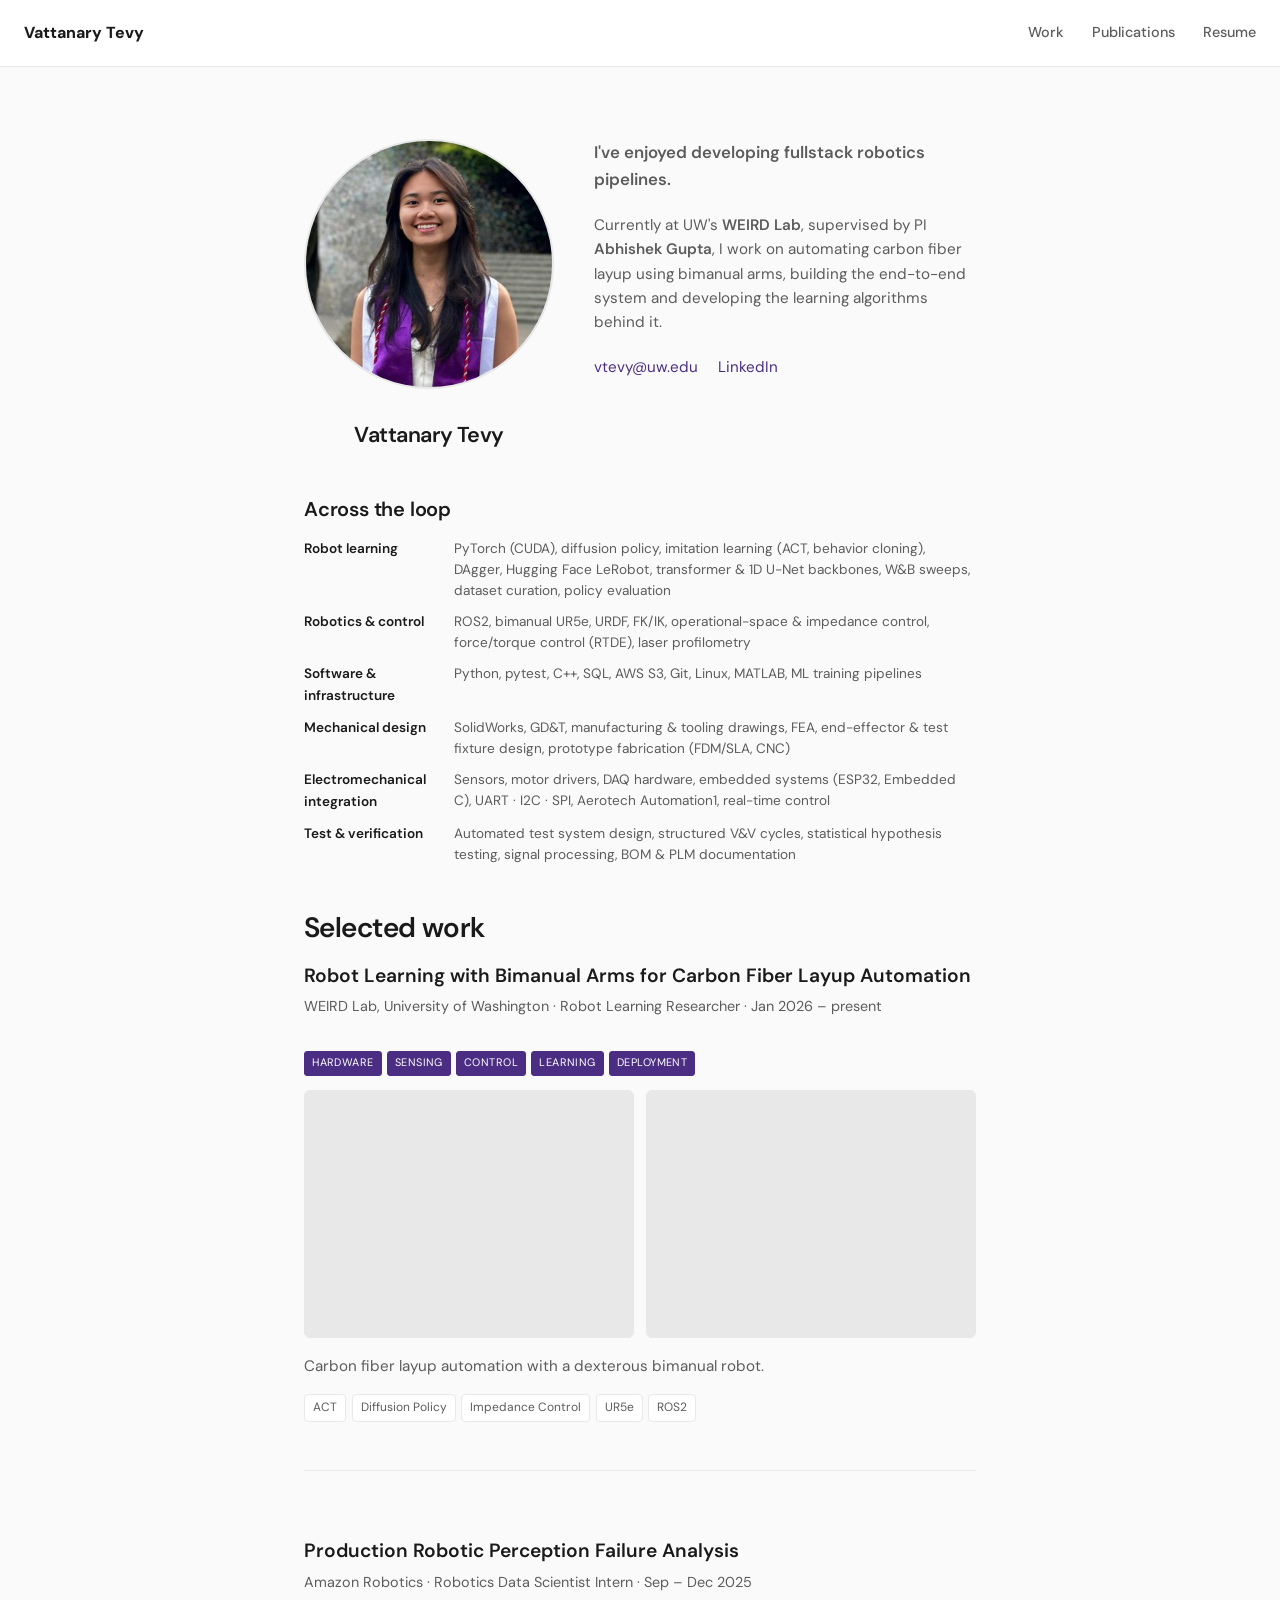
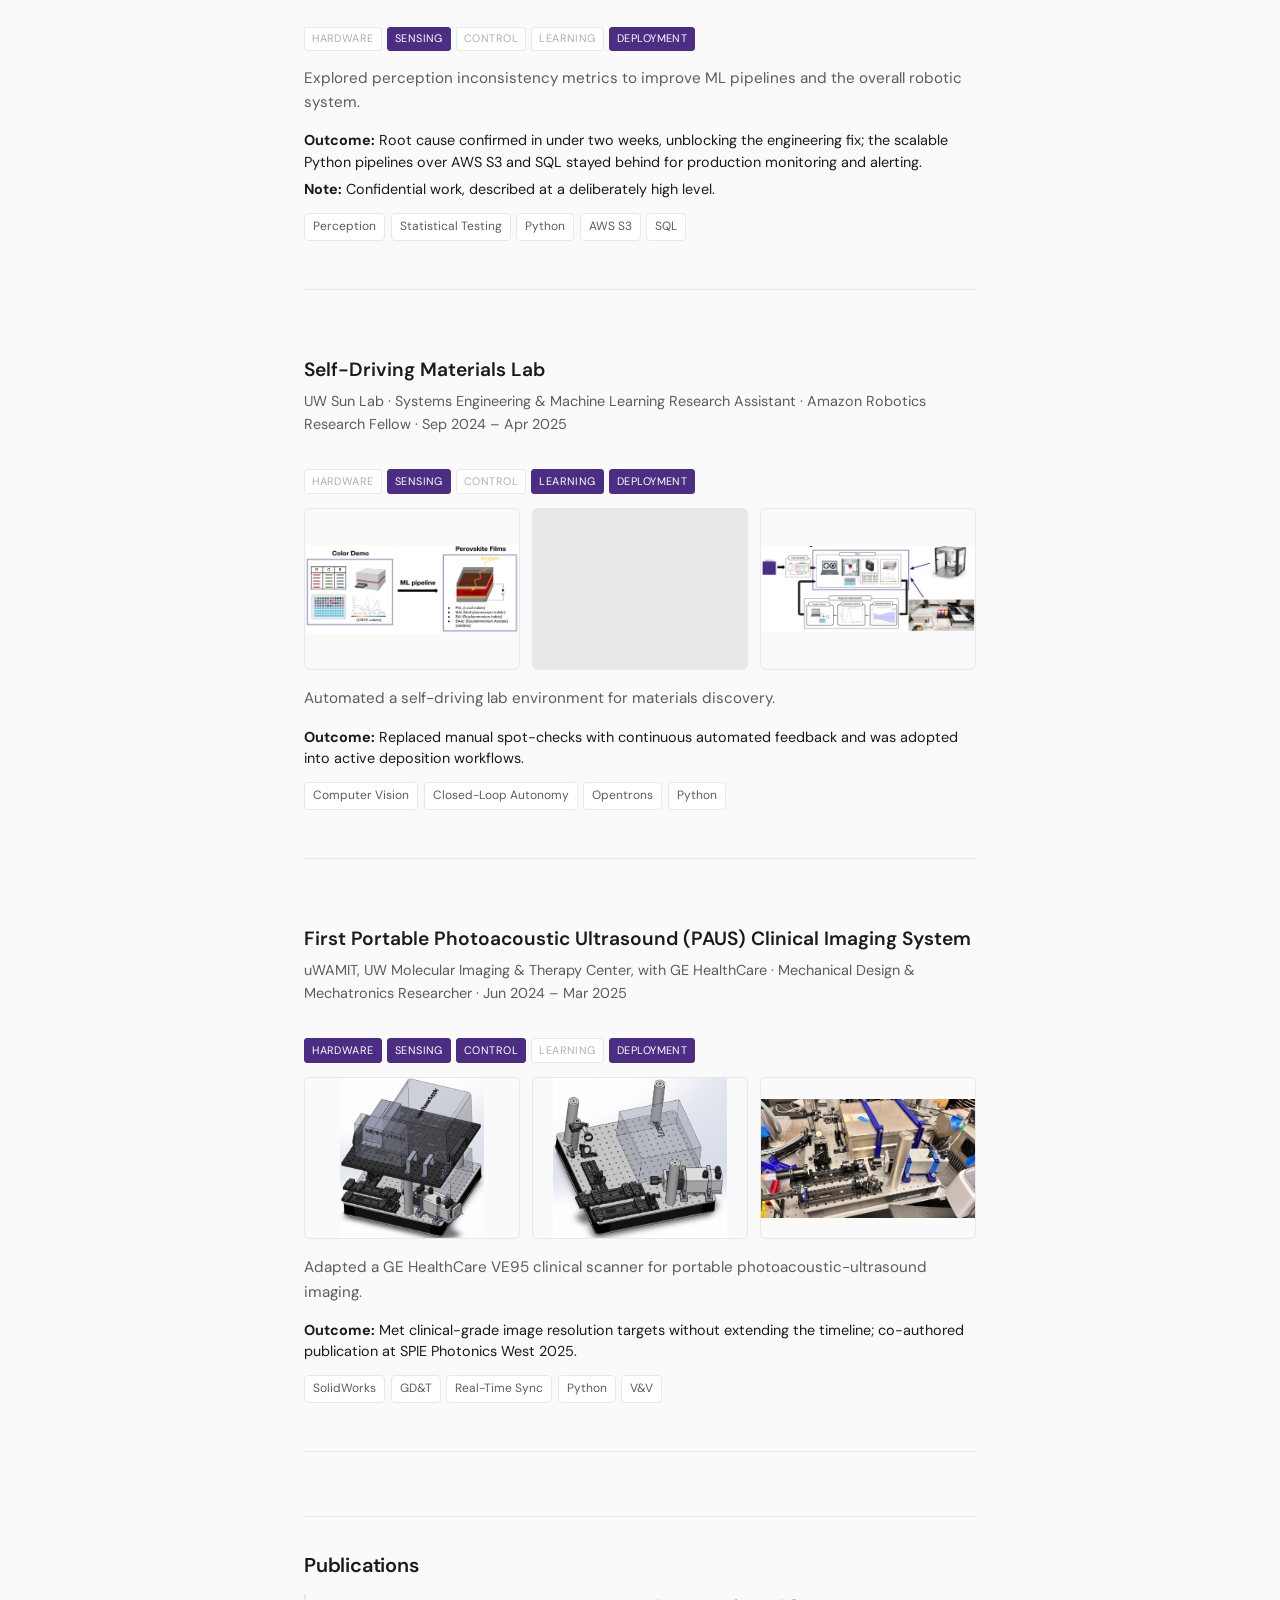
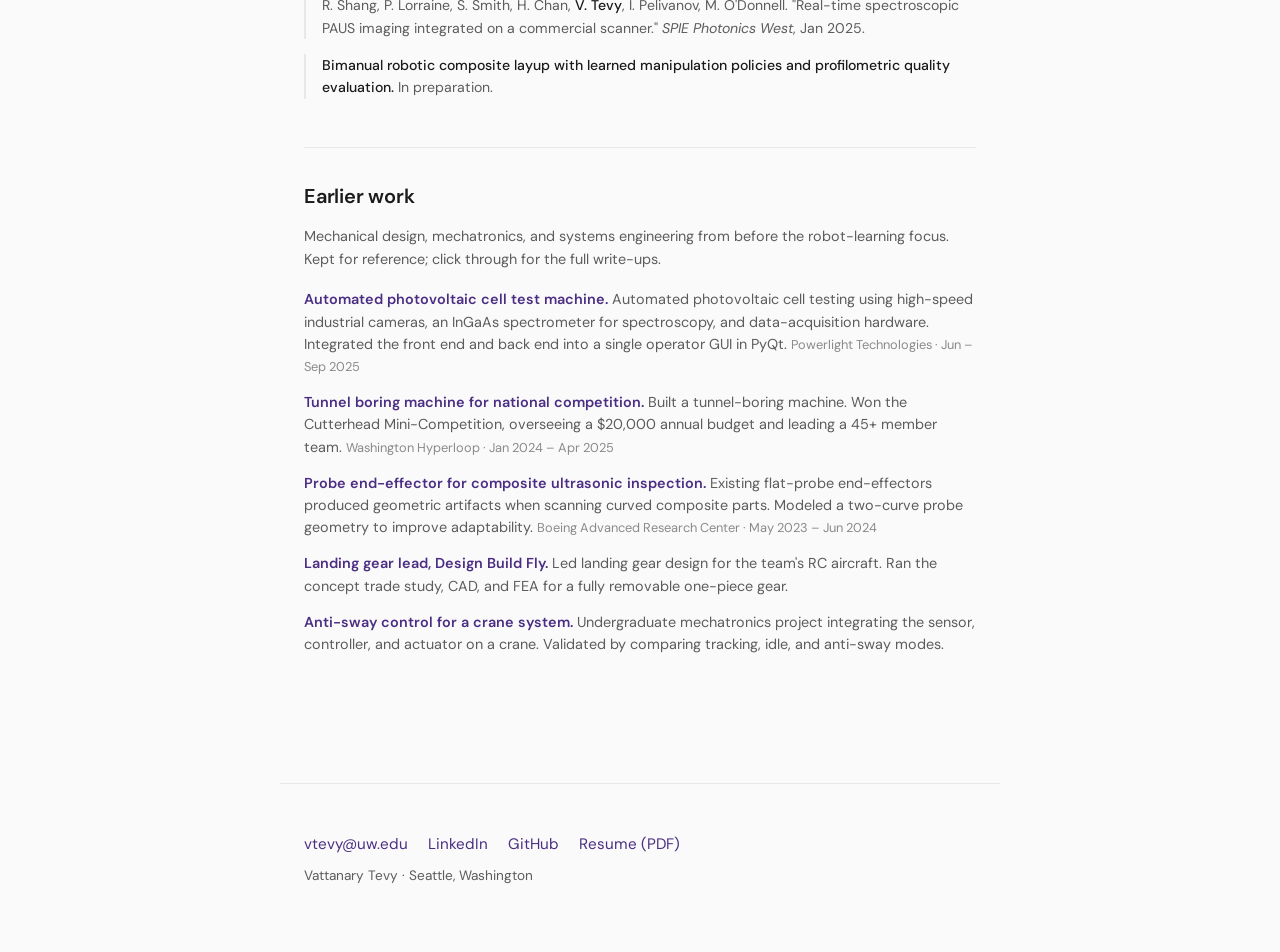
==== commit 8819346a: "Hide selected-work detail links on main pending validation The four selected-work detail pages are n" ====
--- a/index.html
+++ b/index.html
@@ -115,7 +115,9 @@
       </p>
       <div class="project-block-footer">
         <span class="project-block-tags"><span>ACT</span><span>Diffusion Policy</span><span>Impedance Control</span><span>UR5e</span><span>ROS2</span></span>
+        <!-- Details link hidden on main until the detail pages are validated:
         <a href="projects/weird-lab.html" class="project-block-link">Details →</a>
+        -->
       </div>
     </article>
 
@@ -140,7 +142,9 @@
       </ul>
       <div class="project-block-footer">
         <span class="project-block-tags"><span>Perception</span><span>Statistical Testing</span><span>Python</span><span>AWS S3</span><span>SQL</span></span>
+        <!-- Details link hidden on main until the detail pages are validated:
         <a href="projects/amazon-robotics.html" class="project-block-link">Details →</a>
+        -->
       </div>
     </article>
 
@@ -168,7 +172,9 @@
       </ul>
       <div class="project-block-footer">
         <span class="project-block-tags"><span>Computer Vision</span><span>Closed-Loop Autonomy</span><span>Opentrons</span><span>Python</span></span>
+        <!-- Details link hidden on main until the detail pages are validated:
         <a href="projects/sun-lab.html" class="project-block-link">Details →</a>
+        -->
       </div>
     </article>
 
@@ -197,7 +203,9 @@
       </ul>
       <div class="project-block-footer">
         <span class="project-block-tags"><span>SolidWorks</span><span>GD&amp;T</span><span>Real-Time Sync</span><span>Python</span><span>V&amp;V</span></span>
+        <!-- Details link hidden on main until the detail pages are validated:
         <a href="projects/uwamit.html" class="project-block-link">Details &rarr;</a>
+        -->
       </div>
     </article>
 
